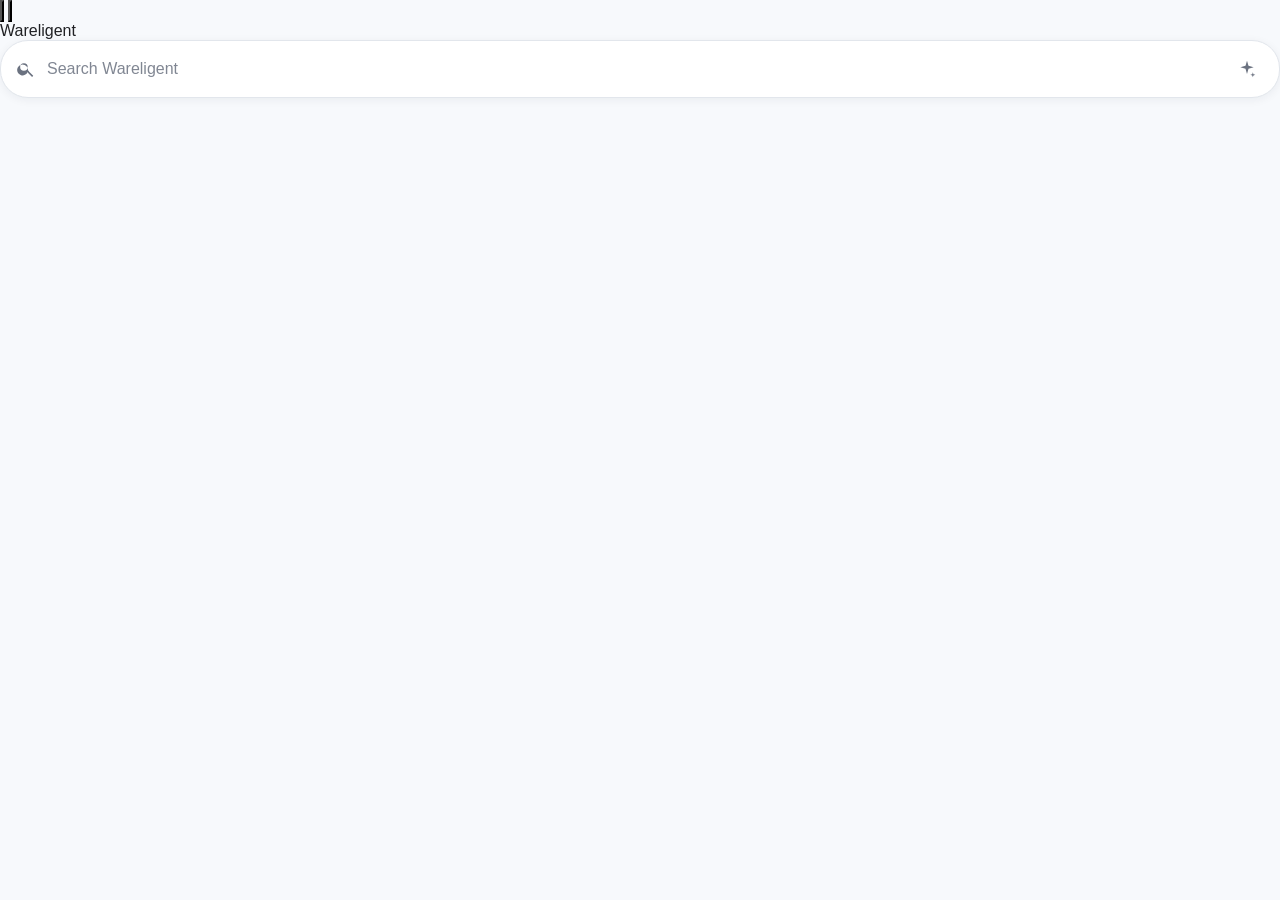
==== index.html @ 11588c5f "Update index.html" ====
<!DOCTYPE html>
<html lang="en">
<head>
  <meta charset="UTF-8">
  <meta name="viewport" content="width=device-width, initial-scale=1.0">

  <title>Wareligent</title>

  <link rel="stylesheet" href="style.css">
  <script src="script.js" defer></script>
</head>

<body>

  <div class="app">

    <!-- Top Bar -->
    <header class="topbar">

      <div class="topbar-spacer"></div>

      <div class="top-actions">

        <!-- Clear -->
        <button
          id="fireBtn"
          class="top-btn"
          type="button"
          aria-label="Clear"
        >
          <svg viewBox="0 0 24 24">
            <path d="M13.5 0.7s-2.6 2.2-2.6 4.7c0 1.3.5 2.4 1.3 3.2-1.8 0-3.3 1.5-3.3 3.3 0 .3 0 .5.1.8-1-.7-1.7-1.8-1.7-3.2 0-.2 0-.5.1-.7-2.3 1.6-3.7 4.1-3.7 7.1 0 4.8 3.9 8.7 8.7 8.7s8.7-3.9 8.7-8.7c0-5.8-4.4-10.6-7.6-15.2z"/>
          </svg>
        </button>

        <!-- Menu -->
        <button
          id="menuBtn"
          class="top-btn"
          type="button"
          aria-label="Settings"
        >
          <svg viewBox="0 0 24 24">
            <path d="M12 8a4 4 0 1 0 0 8 4 4 0 0 0 0-8zm8.9 3a7.8 7.8 0 0 0-.7-1.8l1.4-1.4-1.4-1.4-1.4 1.4a7.8 7.8 0 0 0-1.8-.7V5h-2v2.1a7.8 7.8 0 0 0-1.8.7L11.8 6.4 10.4 7.8l1.4 1.4a7.8 7.8 0 0 0-.7 1.8H9v2h2.1c.2.6.4 1.2.7 1.8l-1.4 1.4 1.4 1.4 1.4-1.4c.6.3 1.2.6 1.8.7V19h2v-2.1c.6-.2 1.2-.4 1.8-.7l1.4 1.4 1.4-1.4-1.4-1.4c.3-.6.6-1.2.7-1.8H21v-2h-2.1z"/>
          </svg>
        </button>

      </div>
    </header>


    <!-- Main -->
    <main class="main">

      <!-- Logo -->
      <div class="logo" id="brandTitle">
        Wareligent
      </div>


      <!-- Search -->
      <div class="search-box" id="searchBox">

        <!-- Back -->
        <button
          id="backBtn"
          class="back-btn"
          type="button"
          aria-label="Back"
        >
          <svg viewBox="0 0 24 24">
            <path d="M20 11H7.8l5.6-5.6L12 4l-8 8 8 8 1.4-1.4L7.8 13H20v-2z"/>
          </svg>
        </button>


        <!-- Search -->
        <svg
          class="search-icon"
          viewBox="0 0 24 24"
        >
          <path d="M15.5 14h-.8l-.3-.3A6.5 6.5 0 1 0 14 15.5l.3.3v.8l5 5 1.4-1.4-5.2-5.2zM9.5 14A4.5 4.5 0 1 1 9.5 5a4.5 4.5 0 0 1 0 9z"/>
        </svg>


        <input
          id="searchInput"
          type="text"
          placeholder="Search Wareligent"
          autocomplete="off"
          autocapitalize="off"
          spellcheck="false"
          enterkeyhint="search"
        >


        <!-- Clear -->
        <button
          id="clearBtn"
          class="clear-btn"
          type="button"
          aria-label="Clear search"
        >
          ×
        </button>


        <!-- AI -->
        <button
          id="aiSparkBtn"
          class="ai-btn"
          type="button"
          aria-label="AI Search"
        >
          <svg viewBox="0 0 24 24">
            <path d="M12 2l1.8 6.2L20 10l-6.2 1.8L12 18l-1.8-6.2L4 10l6.2-1.8L12 2zm7 14l.7 2.3L22 19l-2.3.7L19 22l-.7-2.3L16 19l2.3-.7L19 16z"/>
          </svg>
        </button>

      </div>

    </main>


    <!-- Settings -->
    <div
      id="menuModal"
      class="menu-modal"
      aria-hidden="true"
    >

      <div class="menu">

        <div class="menu-top">
          <span>Settings</span>

          <button
            id="closeMenuBtn"
            type="button"
            aria-label="Close"
          >
            ×
          </button>
        </div>


        <button
          id="themeToggleBtn"
          class="setting"
          type="button"
        >
          <span>Dark mode</span>
          <span id="themeStatus">Off</span>
        </button>


        <a
          class="setting"
          href="https://about-wareligent.vercel.app"
          target="_blank"
          rel="noopener noreferrer"
        >
          <span>About</span>
          <span>→</span>
        </a>

      </div>

    </div>


    <!-- Fire Effect -->
    <div
      id="fireOverlay"
      class="fire-overlay"
    ></div>

  </div>

</body>
</html>
---- style.css ----
/* =====================================================
   WARELIGENT
   Simple • Professional • Mobile First
===================================================== */

:root {
  --bg: #f7f9fc;
  --surface: #ffffff;
  --surface-soft: #f1f4f8;

  --text: #202124;
  --muted: #6b7280;

  --border: #e2e6ec;
  --primary: #1769ff;
  --primary-soft: #edf4ff;

  --shadow-sm: 0 2px 10px rgba(20, 30, 50, 0.06);
  --shadow-md: 0 10px 35px rgba(20, 30, 50, 0.10);

  --radius: 18px;
}

body.dark-theme {
  --bg: #101214;
  --surface: #181b1f;
  --surface-soft: #22262b;

  --text: #f1f3f4;
  --muted: #a5adb8;

  --border: #30353c;
  --primary: #5c94ff;
  --primary-soft: #1b2b49;

  --shadow-sm: 0 2px 12px rgba(0, 0, 0, 0.25);
  --shadow-md: 0 12px 40px rgba(0, 0, 0, 0.40);
}


/* =====================================================
   RESET
===================================================== */

* {
  box-sizing: border-box;
  margin: 0;
  padding: 0;

  -webkit-tap-highlight-color: transparent;
}

html {
  min-height: 100%;
  background: var(--bg);
}

body {
  min-height: 100vh;

  font-family:
    -apple-system,
    BlinkMacSystemFont,
    "Segoe UI",
    Roboto,
    Helvetica,
    Arial,
    sans-serif;

  background: var(--bg);
  color: var(--text);

  overflow-x: hidden;

  transition:
    background-color 0.25s ease,
    color 0.25s ease;
}

button,
input {
  font: inherit;
}

button {
  -webkit-appearance: none;
  appearance: none;
}

a {
  color: inherit;
}


/* =====================================================
   APP
===================================================== */

.app {
  min-height: 100vh;

  display: flex;
  flex-direction: column;
}


/* =====================================================
   HEADER
===================================================== */

.app-header {
  width: 100%;

  min-height: 68px;

  padding:
    14px
    16px;

  display: flex;
  align-items: center;
  justify-content: space-between;

  transition:
    opacity 0.25s ease,
    transform 0.25s ease;
}

.header-spacer {
  flex: 1;
}

.header-actions {
  display: flex;
  align-items: center;
  gap: 10px;
}


/* =====================================================
   HEADER BUTTONS
===================================================== */

.icon-btn {
  width: 40px;
  height: 40px;

  border: 0;
  outline: 0;

  background: transparent;

  color: var(--text);

  display: grid;
  place-items: center;

  border-radius: 50%;

  cursor: pointer;

  transition:
    background 0.2s ease,
    transform 0.2s ease;
}

.icon-btn svg {
  width: 21px;
  height: 21px;

  fill: currentColor;
}

.icon-btn:hover {
  background: var(--surface-soft);
}

.icon-btn:active {
  transform: scale(0.90);
}


/* =====================================================
   TAB BADGE
===================================================== */

.tab-badge {
  width: 30px;
  height: 30px;

  border: 2px solid var(--text);
  border-radius: 8px;

  background: transparent;

  color: var(--text);

  font-size: 12px;
  font-weight: 700;

  display: grid;
  place-items: center;

  cursor: pointer;

  transition:
    transform 0.2s ease,
    background 0.2s ease;
}

.tab-badge:active {
  transform: scale(0.90);
}


/* =====================================================
   MAIN
===================================================== */

.main-content {
  flex: 1;

  width: 100%;

  display: flex;
  justify-content: center;

  padding:
    58px
    18px
    30px;
}

.search-area {
  width: 100%;
  max-width: 620px;

  display: flex;
  flex-direction: column;
  align-items: center;
}


/* =====================================================
   BRAND
===================================================== */

.brand {
  display: flex;
  flex-direction: column;
  align-items: center;

  margin-bottom: 24px;

  user-select: none;

  transition:
    opacity 0.25s ease,
    transform 0.25s ease;
}


/* Simple original Wareligent mark */

.brand-mark {
  width: 38px;
  height: 38px;

  margin-bottom: 8px;

  display: flex;
  align-items: flex-end;
  justify-content: center;

  gap: 4px;
}

.brand-mark span {
  display: block;

  width: 7px;

  border-radius: 8px;

  background:
    linear-gradient(
      180deg,
      #00bfff,
      #1769ff,
      #7b2cff
    );
}

.brand-mark span:nth-child(1) {
  height: 18px;
}

.brand-mark span:nth-child(2) {
  height: 30px;
}

.brand-mark span:nth-child(3) {
  height: 23px;
}


.brand h1 {
  font-size: clamp(38px, 10vw, 52px);

  line-height: 1;

  font-weight: 800;

  letter-spacing: -2px;

  background:
    linear-gradient(
      135deg,
      #00bfff 0%,
      #1769ff 50%,
      #7b2cff 100%
    );

  -webkit-background-clip: text;
  background-clip: text;

  -webkit-text-fill-color: transparent;
}

.brand p {
  margin-top: 9px;

  color: var(--muted);

  font-size: 13px;
  font-weight: 400;
}


/* =====================================================
   SEARCH BOX
===================================================== */

.search-box {
  width: 100%;
  height: 56px;

  display: flex;
  align-items: center;

  padding:
    0
    15px;

  gap: 11px;

  background: var(--surface);

  border: 1px solid var(--border);

  border-radius: 28px;

  box-shadow: var(--shadow-sm);

  transition:
    border-color 0.2s ease,
    box-shadow 0.2s ease,
    border-radius 0.25s ease,
    height 0.25s ease;
}

.search-box:hover {
  box-shadow: var(--shadow-md);
}

.search-box:focus-within {
  border-color: rgba(23, 105, 255, 0.35);

  box-shadow:
    0 5px 25px rgba(23, 105, 255, 0.12);
}


/* Search icon */

.search-icon {
  width: 20px;
  height: 20px;

  flex: 0 0 auto;

  fill: var(--muted);

  transition: opacity 0.2s ease;
}


/* Input */

.search-box input {
  min-width: 0;
  flex: 1;

  border: 0;
  outline: 0;

  background: transparent;

  color: var(--text);

  font-size: 16px;

  line-height: 1.3;
}

.search-box input::placeholder {
  color: var(--muted);
  opacity: 0.85;
}


/* =====================================================
   BACK BUTTON
===================================================== */

.back-btn {
  width: 30px;
  height: 30px;

  flex: 0 0 auto;

  border: 0;
  outline: 0;

  background: transparent;

  color: var(--text);

  display: none;
  place-items: center;

  cursor: pointer;
}

.back-btn svg {
  width: 20px;
  height: 20px;

  fill: currentColor;
}


/* =====================================================
   CLEAR BUTTON
===================================================== */

.clear-btn {
  width: 28px;
  height: 28px;

  flex: 0 0 auto;

  border: 0;
  outline: 0;

  background: transparent;

  display: none;
  place-items: center;

  cursor: pointer;
}

.clear-btn span,
.clear-btn span::after {
  width: 16px;
  height: 2px;

  position: absolute;

  border-radius: 2px;

  background: var(--muted);

  content: "";
}

.clear-btn span {
  transform: rotate(45deg);
}

.clear-btn span::after {
  transform: rotate(90deg);
}


/* =====================================================
   AI BUTTON
===================================================== */

.ai-btn {
  width: 34px;
  height: 34px;

  flex: 0 0 auto;

  border: 0;
  outline: 0;

  background: transparent;

  color: var(--muted);

  display: grid;
  place-items: center;

  border-radius: 50%;

  cursor: pointer;

  transition:
    background 0.2s ease,
    color 0.2s ease,
    transform 0.2s ease;
}

.ai-btn svg {
  width: 20px;
  height: 20px;

  fill: currentColor;
}

.ai-btn:hover {
  background: var(--primary-soft);
  color: var(--primary);
}

.ai-btn:active {
  transform: scale(0.88);
}


/* =====================================================
   SEARCH HINT
===================================================== */

.search-hint {
  margin-top: 13px;

  display: flex;
  align-items: center;
  gap: 6px;

  color: var(--muted);

  font-size: 11px;

  opacity: 0.75;
}

kbd {
  padding:
    2px
    6px;

  border: 1px solid var(--border);

  border-bottom-width: 2px;

  border-radius: 5px;

  background: var(--surface);

  color: var(--muted);

  font-size: 10px;
}


/* =====================================================
   FOOTER
===================================================== */

.app-footer {
  padding:
    18px
    20px
    22px;

  display: flex;
  justify-content: center;
  align-items: center;

  gap: 7px;

  color: var(--muted);

  font-size: 11px;

  opacity: 0.7;
}

.footer-dot {
  opacity: 0.5;
}


/* =====================================================
   SEARCH FOCUS MODE
===================================================== */

body.search-focused .app-header {
  opacity: 0;
  transform: translateY(-20px);

  pointer-events: none;

  display: none;
}

body.search-focused .main-content {
  padding:
    0
    0
    20px;
}

body.search-focused .search-area {
  max-width: 100%;
}

body.search-focused .brand,
body.search-focused .search-hint,
body.search-focused .app-footer {
  display: none;
}

body.search-focused .search-box {
  width: 100%;

  height: 52px;

  border-radius:
    0
    0
    14px
    14px;

  border-top: 0;

  box-shadow:
    0 4px 18px rgba(0, 0, 0, 0.08);

  padding:
    0
    12px;
}

body.search-focused .search-icon {
  display: none;
}

body.search-focused .back-btn {
  display: grid;
}


/* =====================================================
   MENU MODAL
===================================================== */

.menu-modal {
  position: fixed;
  inset: 0;

  z-index: 5000;

  background: rgba(0, 0, 0, 0.38);

  backdrop-filter: blur(4px);
  -webkit-backdrop-filter: blur(4px);

  display: flex;
  justify-content: flex-end;

  opacity: 0;

  pointer-events: none;

  transition:
    opacity 0.25s ease;
}

.menu-modal.open {
  opacity: 1;
  pointer-events: auto;
}


/* =====================================================
   MENU
===================================================== */

.menu-content {
  width: min(340px, 88vw);
  height: 100%;

  padding:
    25px
    20px
    20px;

  background: var(--surface);

  box-shadow:
    -10px 0 35px rgba(0, 0, 0, 0.16);

  transform: translateX(100%);

  transition:
    transform 0.30s cubic-bezier(0.16, 1, 0.3, 1);

  display: flex;
  flex-direction: column;
}

.menu-modal.open .menu-content {
  transform: translateX(0);
}


/* =====================================================
   MENU HEADER
===================================================== */

.menu-header {
  display: flex;
  align-items: center;
  justify-content: space-between;

  margin-bottom: 25px;
}

.menu-eyebrow {
  display: block;

  margin-bottom: 3px;

  color: var(--primary);

  font-size: 9px;

  font-weight: 800;

  letter-spacing: 1.5px;
}

.menu-header h2 {
  font-size: 22px;
  font-weight: 700;
}

.close-btn {
  width: 38px;
  height: 38px;

  border: 0;
  outline: 0;

  border-radius: 50%;

  background: var(--surface-soft);

  color: var(--text);

  font-size: 25px;

  line-height: 1;

  cursor: pointer;

  display: grid;
  place-items: center;

  transition:
    transform 0.2s ease,
    background 0.2s ease;
}

.close-btn:hover {
  background: var(--border);
}

.close-btn:active {
  transform: scale(0.9);
}


/* =====================================================
   MENU BODY
===================================================== */

.menu-body {
  display: flex;
  flex-direction: column;

  gap: 10px;
}


/* =====================================================
   MENU ITEM
===================================================== */

.menu-item {
  width: 100%;

  min-height: 66px;

  padding:
    12px
    13px;

  display: flex;
  align-items: center;
  justify-content: space-between;

  gap: 10px;

  border: 1px solid var(--border);
  border-radius: 14px;

  background: var(--surface-soft);

  color: var(--text);

  text-decoration: none;

  cursor: pointer;

  transition:
    transform 0.2s ease,
    border-color 0.2s ease,
    background 0.2s ease;
}

.menu-item:hover {
  border-color: rgba(23, 105, 255, 0.3);
}

.menu-item:active {
  transform: scale(0.98);
}

.menu-item-left {
  display: flex;
  align-items: center;

  gap: 11px;

  text-align: left;
}

.menu-icon {
  width: 34px;
  height: 34px;

  flex: 0 0 auto;

  display: grid;
  place-items: center;

  border-radius: 10px;

  background: var(--surface);

  color: var(--primary);

  font-size: 17px;
  font-weight: 700;
}

.menu-item strong {
  display: block;

  font-size: 14px;
  font-weight: 600;
}

.menu-item small {
  display: block;

  margin-top: 3px;

  color: var(--muted);

  font-size: 11px;
}

.status-pill {
  padding:
    4px
    8px;

  border-radius: 20px;

  background: var(--surface);

  color: var(--muted);

  font-size: 11px;
  font-weight: 600;
}

.arrow {
  color: var(--muted);
  font-size: 20px;
}


/* =====================================================
   MENU FOOTER
===================================================== */

.menu-footer {
  margin-top: auto;

  padding-top: 20px;

  border-top: 1px solid var(--border);

  color: var(--muted);

  text-align: center;

  font-size: 10px;
}


/* =====================================================
   FIRE EFFECT
===================================================== */

.fire-overlay {
  position: fixed;
  inset: 0;

  z-index: 9999;

  pointer-events: none;

  opacity: 0;

  background:
    radial-gradient(
      circle at center,
      rgba(255, 125, 30, 0.65),
      rgba(255, 55, 0, 0.25) 35%,
      transparent 72%
    );

  transform: scale(0.8);

  transition:
    opacity 0.18s ease,
    transform 0.35s ease;
}

.fire-overlay.active {
  opacity: 1;

  transform: scale(1.15);
}


/* =====================================================
   TOAST
===================================================== */

.toast {
  position: fixed;

  left: 50%;
  bottom: 25px;

  z-index: 10000;

  padding:
    9px
    14px;

  border-radius: 20px;

  background: #202124;
  color: #ffffff;

  font-size: 12px;

  transform:
    translate(-50%, 20px);

  opacity: 0;

  pointer-events: none;

  transition:
    opacity 0.2s ease,
    transform 0.2s ease;
}

.toast.show {
  opacity: 1;

  transform:
    translate(-50%, 0);
}


/* =====================================================
   SMALL MOBILE DEVICES
===================================================== */

@media (max-width: 380px) {

  .main-content {
    padding-top: 45px;
  }

  .brand h1 {
    font-size: 40px;
  }

  .brand p {
    font-size: 12px;
  }

  .search-box {
    height: 53px;
  }

  .search-box input {
    font-size: 15px;
  }

}


/* =====================================================
   DESKTOP
===================================================== */

@media (min-width: 700px) {

  .app-header {
    padding:
      18px
      24px;
  }

  .main-content {
    padding-top: 95px;
  }

  .search-box {
    height: 58px;
  }

  .brand {
    margin-bottom: 27px;
  }

}


/* =====================================================
   REDUCED MOTION
===================================================== */

@media (prefers-reduced-motion: reduce) {

  *,
  *::before,
  *::after {
    scroll-behavior: auto !important;

    animation-duration: 0.01ms !important;
    animation-iteration-count: 1 !important;

    transition-duration: 0.01ms !important;
  }

}
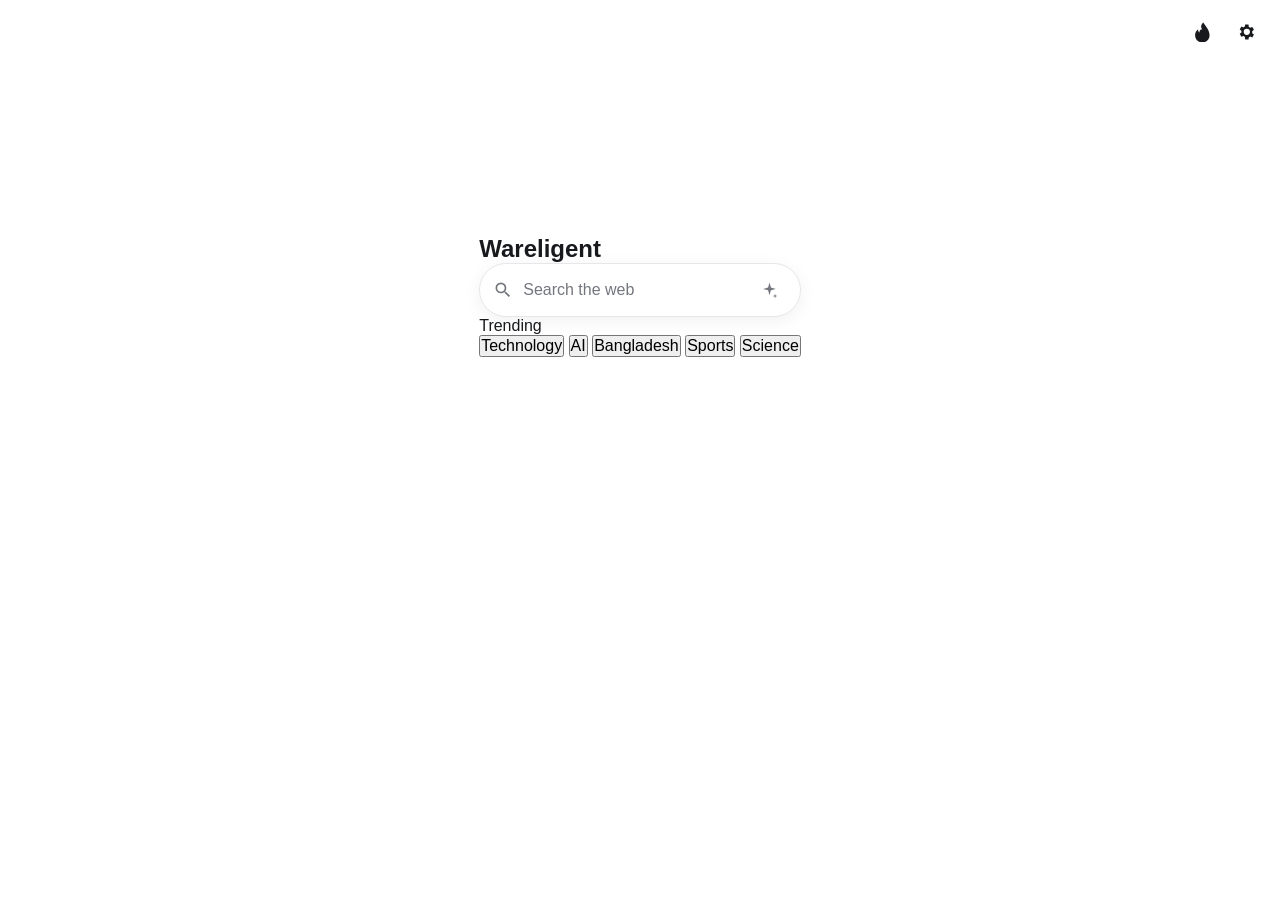
==== commit 581fab7a: "Update index.html" ====
--- a/index.html
+++ b/index.html
@@ -4,6 +4,8 @@
   <meta charset="UTF-8">
   <meta name="viewport" content="width=device-width, initial-scale=1.0">
 
+  <meta name="theme-color" content="#ffffff">
+
   <title>Wareligent</title>
 
   <link rel="stylesheet" href="style.css">
@@ -14,14 +16,18 @@
 
   <div class="app">
 
-    <!-- Top Bar -->
+    <!-- Background animation -->
+    <div class="ambient ambient-one"></div>
+    <div class="ambient ambient-two"></div>
+
+
+    <!-- Header -->
     <header class="topbar">
 
-      <div class="topbar-spacer"></div>
+      <div></div>
 
       <div class="top-actions">
 
-        <!-- Clear -->
         <button
           id="fireBtn"
           class="top-btn"
@@ -29,11 +35,10 @@
           aria-label="Clear"
         >
           <svg viewBox="0 0 24 24">
-            <path d="M13.5 0.7s-2.6 2.2-2.6 4.7c0 1.3.5 2.4 1.3 3.2-1.8 0-3.3 1.5-3.3 3.3 0 .3 0 .5.1.8-1-.7-1.7-1.8-1.7-3.2 0-.2 0-.5.1-.7-2.3 1.6-3.7 4.1-3.7 7.1 0 4.8 3.9 8.7 8.7 8.7s8.7-3.9 8.7-8.7c0-5.8-4.4-10.6-7.6-15.2z"/>
+            <path d="M13.5.7s-2.6 2.2-2.6 4.7c0 1.3.5 2.4 1.3 3.2-1.8 0-3.3 1.5-3.3 3.3 0 .3 0 .5.1.8-1-.7-1.7-1.8-1.7-3.2 0-.2 0-.5.1-.7-2.3 1.6-3.7 4.1-3.7 7.1 0 4.8 3.9 8.7 8.7 8.7s8.7-3.9 8.7-8.7c0-5.8-4.4-10.6-7.6-15.2z"/>
           </svg>
         </button>
 
-        <!-- Menu -->
         <button
           id="menuBtn"
           class="top-btn"
@@ -41,83 +46,137 @@
           aria-label="Settings"
         >
           <svg viewBox="0 0 24 24">
-            <path d="M12 8a4 4 0 1 0 0 8 4 4 0 0 0 0-8zm8.9 3a7.8 7.8 0 0 0-.7-1.8l1.4-1.4-1.4-1.4-1.4 1.4a7.8 7.8 0 0 0-1.8-.7V5h-2v2.1a7.8 7.8 0 0 0-1.8.7L11.8 6.4 10.4 7.8l1.4 1.4a7.8 7.8 0 0 0-.7 1.8H9v2h2.1c.2.6.4 1.2.7 1.8l-1.4 1.4 1.4 1.4 1.4-1.4c.6.3 1.2.6 1.8.7V19h2v-2.1c.6-.2 1.2-.4 1.8-.7l1.4 1.4 1.4-1.4-1.4-1.4c.3-.6.6-1.2.7-1.8H21v-2h-2.1z"/>
+            <path d="M19.43 12.98c.04-.32.07-.65.07-.98s-.02-.66-.07-.98l2.11-1.65-2-3.46-2.49 1a7.8 7.8 0 0 0-1.69-.98L15 3h-4l-.36 2.53c-.61.25-1.18.58-1.69.98l-2.49-1-2 3.46 2.11 1.65c-.04.32-.08.65-.08.98s.03.66.08.98l-2.11 1.65 2 3.46 2.49-1c.51.4 1.08.73 1.69.98L11 21h4l.36-2.53c.61-.25 1.18-.58 1.69-.98l2.49 1 2-3.46-2.11-1.65zM13 15.5A3.5 3.5 0 1 1 13 8a3.5 3.5 0 0 1 0 7.5z"/>
           </svg>
         </button>
 
       </div>
+
     </header>
 
 
     <!-- Main -->
     <main class="main">
 
-      <!-- Logo -->
-      <div class="logo" id="brandTitle">
-        Wareligent
-      </div>
-
-
-      <!-- Search -->
-      <div class="search-box" id="searchBox">
-
-        <!-- Back -->
-        <button
-          id="backBtn"
-          class="back-btn"
-          type="button"
-          aria-label="Back"
-        >
-          <svg viewBox="0 0 24 24">
-            <path d="M20 11H7.8l5.6-5.6L12 4l-8 8 8 8 1.4-1.4L7.8 13H20v-2z"/>
+      <section class="search-section">
+
+        <!-- Brand -->
+        <div class="brand">
+
+          <div class="brand-mark">
+            <span></span>
+            <span></span>
+            <span></span>
+          </div>
+
+          <h1>Wareligent</h1>
+
+        </div>
+
+
+        <!-- Search -->
+        <div
+          id="searchBox"
+          class="search-box"
+        >
+
+          <button
+            id="backBtn"
+            class="back-btn"
+            type="button"
+            aria-label="Back"
+          >
+            <svg viewBox="0 0 24 24">
+              <path d="M20 11H7.83l5.59-5.59L12 4l-8 8 8 8 1.41-1.41L7.83 13H20v-2z"/>
+            </svg>
+          </button>
+
+
+          <svg
+            class="search-icon"
+            viewBox="0 0 24 24"
+          >
+            <path d="M15.5 14h-.79l-.28-.27A6.47 6.47 0 0 0 16 9.5a6.5 6.5 0 1 0-6.5 6.5c1.61 0 3.09-.59 4.23-1.57l.27.28v.79l5 4.99L20.49 19l-4.99-5zM9.5 14C7.01 14 5 11.99 5 9.5S7.01 5 9.5 5 14 7.01 14 9.5 11.99 14 9.5 14z"/>
           </svg>
-        </button>
-
-
-        <!-- Search -->
-        <svg
-          class="search-icon"
-          viewBox="0 0 24 24"
-        >
-          <path d="M15.5 14h-.8l-.3-.3A6.5 6.5 0 1 0 14 15.5l.3.3v.8l5 5 1.4-1.4-5.2-5.2zM9.5 14A4.5 4.5 0 1 1 9.5 5a4.5 4.5 0 0 1 0 9z"/>
-        </svg>
-
-
-        <input
-          id="searchInput"
-          type="text"
-          placeholder="Search Wareligent"
-          autocomplete="off"
-          autocapitalize="off"
-          spellcheck="false"
-          enterkeyhint="search"
-        >
-
-
-        <!-- Clear -->
-        <button
-          id="clearBtn"
-          class="clear-btn"
-          type="button"
-          aria-label="Clear search"
-        >
-          ×
-        </button>
-
-
-        <!-- AI -->
-        <button
-          id="aiSparkBtn"
-          class="ai-btn"
-          type="button"
-          aria-label="AI Search"
-        >
-          <svg viewBox="0 0 24 24">
-            <path d="M12 2l1.8 6.2L20 10l-6.2 1.8L12 18l-1.8-6.2L4 10l6.2-1.8L12 2zm7 14l.7 2.3L22 19l-2.3.7L19 22l-.7-2.3L16 19l2.3-.7L19 16z"/>
-          </svg>
-        </button>
-
-      </div>
+
+
+          <input
+            id="searchInput"
+            type="text"
+            placeholder="Search the web"
+            autocomplete="off"
+            autocapitalize="off"
+            spellcheck="false"
+            enterkeyhint="search"
+          >
+
+
+          <button
+            id="clearBtn"
+            class="clear-btn"
+            type="button"
+            aria-label="Clear"
+          >
+            ×
+          </button>
+
+
+          <button
+            id="aiSparkBtn"
+            class="ai-btn"
+            type="button"
+            aria-label="AI Search"
+          >
+            <svg viewBox="0 0 24 24">
+              <path d="M12 2l1.8 6.2L20 10l-6.2 1.8L12 18l-1.8-6.2L4 10l6.2-1.8L12 2zm7 14l.7 2.3L22 19l-2.3.7L19 22l-.7-2.3L16 19l2.3-.7L19 16z"/>
+            </svg>
+          </button>
+
+        </div>
+
+
+        <!-- Trending -->
+        <div
+          id="trending"
+          class="trending"
+        >
+
+          <div class="trending-head">
+
+            <span class="trend-dot"></span>
+
+            <span>Trending</span>
+
+          </div>
+
+
+          <div class="trend-scroll">
+
+            <button class="trend-item" type="button">
+              Technology
+            </button>
+
+            <button class="trend-item" type="button">
+              AI
+            </button>
+
+            <button class="trend-item" type="button">
+              Bangladesh
+            </button>
+
+            <button class="trend-item" type="button">
+              Sports
+            </button>
+
+            <button class="trend-item" type="button">
+              Science
+            </button>
+
+          </div>
+
+        </div>
+
+      </section>
 
     </main>
 
@@ -131,16 +190,17 @@
 
       <div class="menu">
 
-        <div class="menu-top">
+        <div class="menu-header">
+
           <span>Settings</span>
 
           <button
             id="closeMenuBtn"
             type="button"
-            aria-label="Close"
           >
             ×
           </button>
+
         </div>
 
 
@@ -155,12 +215,12 @@
 
 
         <a
+          href="https://about-wareligent.vercel.app"
           class="setting"
-          href="https://about-wareligent.vercel.app"
           target="_blank"
           rel="noopener noreferrer"
         >
-          <span>About</span>
+          <span>About Wareligent</span>
           <span>→</span>
         </a>
 
@@ -169,7 +229,7 @@
     </div>
 
 
-    <!-- Fire Effect -->
+    <!-- Fire -->
     <div
       id="fireOverlay"
       class="fire-overlay"
--- a/style.css
+++ b/style.css
@@ -1,40 +1,32 @@
 /* =====================================================
    WARELIGENT
-   Simple • Professional • Mobile First
+   Minimal Search Interface
 ===================================================== */
 
 :root {
-  --bg: #f7f9fc;
-  --surface: #ffffff;
-  --surface-soft: #f1f4f8;
-
-  --text: #202124;
-  --muted: #6b7280;
-
-  --border: #e2e6ec;
+  --bg: #ffffff;
+  --text: #17191c;
+  --muted: #73777d;
+  --border: #e5e7eb;
+  --search: #ffffff;
+  --hover: #f4f5f7;
   --primary: #1769ff;
-  --primary-soft: #edf4ff;
-
-  --shadow-sm: 0 2px 10px rgba(20, 30, 50, 0.06);
-  --shadow-md: 0 10px 35px rgba(20, 30, 50, 0.10);
-
-  --radius: 18px;
+
+  --shadow:
+    0 4px 18px rgba(0, 0, 0, 0.06);
 }
 
 body.dark-theme {
   --bg: #101214;
-  --surface: #181b1f;
-  --surface-soft: #22262b;
-
-  --text: #f1f3f4;
-  --muted: #a5adb8;
-
-  --border: #30353c;
-  --primary: #5c94ff;
-  --primary-soft: #1b2b49;
-
-  --shadow-sm: 0 2px 12px rgba(0, 0, 0, 0.25);
-  --shadow-md: 0 12px 40px rgba(0, 0, 0, 0.40);
+  --text: #f2f4f7;
+  --muted: #9299a3;
+  --border: #2c3036;
+  --search: #171a1e;
+  --hover: #20242a;
+  --primary: #6b9cff;
+
+  --shadow:
+    0 5px 22px rgba(0, 0, 0, 0.28);
 }
 
 
@@ -43,16 +35,17 @@
 ===================================================== */
 
 * {
-  box-sizing: border-box;
   margin: 0;
   padding: 0;
+  box-sizing: border-box;
 
   -webkit-tap-highlight-color: transparent;
 }
 
-html {
+html,
+body {
+  width: 100%;
   min-height: 100%;
-  background: var(--bg);
 }
 
 body {
@@ -63,7 +56,6 @@
     BlinkMacSystemFont,
     "Segoe UI",
     Roboto,
-    Helvetica,
     Arial,
     sans-serif;
 
@@ -73,8 +65,8 @@
   overflow-x: hidden;
 
   transition:
-    background-color 0.25s ease,
-    color 0.25s ease;
+    background-color .25s ease,
+    color .25s ease;
 }
 
 button,
@@ -82,15 +74,6 @@
   font: inherit;
 }
 
-button {
-  -webkit-appearance: none;
-  appearance: none;
-}
-
-a {
-  color: inherit;
-}
-
 
 /* =====================================================
    APP
@@ -98,55 +81,49 @@
 
 .app {
   min-height: 100vh;
-
-  display: flex;
-  flex-direction: column;
-}
-
-
-/* =====================================================
-   HEADER
-===================================================== */
-
-.app-header {
   width: 100%;
 
-  min-height: 68px;
-
-  padding:
-    14px
-    16px;
+  background: var(--bg);
+}
+
+
+/* =====================================================
+   TOP BAR
+===================================================== */
+
+.topbar {
+  width: 100%;
+
+  height: 64px;
+
+  padding: 10px 14px;
 
   display: flex;
   align-items: center;
   justify-content: space-between;
-
-  transition:
-    opacity 0.25s ease,
-    transform 0.25s ease;
-}
-
-.header-spacer {
+}
+
+.topbar-spacer {
   flex: 1;
 }
 
-.header-actions {
+.top-actions {
   display: flex;
   align-items: center;
-  gap: 10px;
-}
-
-
-/* =====================================================
-   HEADER BUTTONS
-===================================================== */
-
-.icon-btn {
+  gap: 4px;
+}
+
+
+/* =====================================================
+   TOP BUTTON
+===================================================== */
+
+.top-btn {
   width: 40px;
   height: 40px;
 
   border: 0;
-  outline: 0;
+  border-radius: 50%;
 
   background: transparent;
 
@@ -155,61 +132,26 @@
   display: grid;
   place-items: center;
 
-  border-radius: 50%;
-
   cursor: pointer;
 
   transition:
-    background 0.2s ease,
-    transform 0.2s ease;
-}
-
-.icon-btn svg {
-  width: 21px;
-  height: 21px;
+    background .18s ease,
+    transform .18s ease;
+}
+
+.top-btn svg {
+  width: 20px;
+  height: 20px;
 
   fill: currentColor;
 }
 
-.icon-btn:hover {
-  background: var(--surface-soft);
-}
-
-.icon-btn:active {
-  transform: scale(0.90);
-}
-
-
-/* =====================================================
-   TAB BADGE
-===================================================== */
-
-.tab-badge {
-  width: 30px;
-  height: 30px;
-
-  border: 2px solid var(--text);
-  border-radius: 8px;
-
-  background: transparent;
-
-  color: var(--text);
-
-  font-size: 12px;
-  font-weight: 700;
-
-  display: grid;
-  place-items: center;
-
-  cursor: pointer;
-
-  transition:
-    transform 0.2s ease,
-    background 0.2s ease;
-}
-
-.tab-badge:active {
-  transform: scale(0.90);
+.top-btn:hover {
+  background: var(--hover);
+}
+
+.top-btn:active {
+  transform: scale(.9);
 }
 
 
@@ -217,123 +159,54 @@
    MAIN
 ===================================================== */
 
-.main-content {
-  flex: 1;
-
-  width: 100%;
+.main {
+  min-height: calc(100vh - 64px);
 
   display: flex;
-  justify-content: center;
+  flex-direction: column;
+
+  align-items: center;
 
   padding:
-    58px
+    18vh
     18px
     30px;
 }
 
-.search-area {
-  width: 100%;
-  max-width: 620px;
-
-  display: flex;
-  flex-direction: column;
-  align-items: center;
-}
-
-
-/* =====================================================
-   BRAND
-===================================================== */
-
-.brand {
-  display: flex;
-  flex-direction: column;
-  align-items: center;
-
+
+/* =====================================================
+   LOGO
+===================================================== */
+
+.logo {
   margin-bottom: 24px;
 
+  font-size: clamp(38px, 10vw, 52px);
+
+  line-height: 1;
+
+  font-weight: 800;
+
+  letter-spacing: -2px;
+
   user-select: none;
-
-  transition:
-    opacity 0.25s ease,
-    transform 0.25s ease;
-}
-
-
-/* Simple original Wareligent mark */
-
-.brand-mark {
-  width: 38px;
-  height: 38px;
-
-  margin-bottom: 8px;
-
-  display: flex;
-  align-items: flex-end;
-  justify-content: center;
-
-  gap: 4px;
-}
-
-.brand-mark span {
-  display: block;
-
-  width: 7px;
-
-  border-radius: 8px;
 
   background:
     linear-gradient(
-      180deg,
-      #00bfff,
-      #1769ff,
-      #7b2cff
-    );
-}
-
-.brand-mark span:nth-child(1) {
-  height: 18px;
-}
-
-.brand-mark span:nth-child(2) {
-  height: 30px;
-}
-
-.brand-mark span:nth-child(3) {
-  height: 23px;
-}
-
-
-.brand h1 {
-  font-size: clamp(38px, 10vw, 52px);
-
-  line-height: 1;
-
-  font-weight: 800;
-
-  letter-spacing: -2px;
-
-  background:
-    linear-gradient(
-      135deg,
-      #00bfff 0%,
-      #1769ff 50%,
-      #7b2cff 100%
+      120deg,
+      #00b8ff,
+      #1769ff 55%,
+      #7a35ff
     );
 
   -webkit-background-clip: text;
   background-clip: text;
 
   -webkit-text-fill-color: transparent;
-}
-
-.brand p {
-  margin-top: 9px;
-
-  color: var(--muted);
-
-  font-size: 13px;
-  font-weight: 400;
+
+  transition:
+    opacity .2s ease,
+    transform .2s ease;
 }
 
 
@@ -343,62 +216,64 @@
 
 .search-box {
   width: 100%;
-  height: 56px;
+  max-width: 590px;
+
+  height: 54px;
 
   display: flex;
   align-items: center;
 
-  padding:
-    0
-    15px;
-
-  gap: 11px;
-
-  background: var(--surface);
-
-  border: 1px solid var(--border);
-
-  border-radius: 28px;
-
-  box-shadow: var(--shadow-sm);
-
-  transition:
-    border-color 0.2s ease,
-    box-shadow 0.2s ease,
-    border-radius 0.25s ease,
-    height 0.25s ease;
-}
-
-.search-box:hover {
-  box-shadow: var(--shadow-md);
+  padding: 0 13px;
+
+  gap: 10px;
+
+  background: var(--search);
+
+  border:
+    1px solid var(--border);
+
+  border-radius: 27px;
+
+  box-shadow: var(--shadow);
+
+  transition:
+    max-width .25s ease,
+    height .25s ease,
+    border-radius .25s ease,
+    box-shadow .25s ease;
 }
 
 .search-box:focus-within {
-  border-color: rgba(23, 105, 255, 0.35);
+  border-color:
+    rgba(23, 105, 255, .35);
 
   box-shadow:
-    0 5px 25px rgba(23, 105, 255, 0.12);
-}
-
-
-/* Search icon */
+    0 5px 25px rgba(23, 105, 255, .10);
+}
+
+
+/* =====================================================
+   SEARCH ICON
+===================================================== */
 
 .search-icon {
   width: 20px;
   height: 20px;
 
-  flex: 0 0 auto;
+  flex-shrink: 0;
 
   fill: var(--muted);
-
-  transition: opacity 0.2s ease;
-}
-
-
-/* Input */
+}
+
+
+/* =====================================================
+   INPUT
+===================================================== */
 
 .search-box input {
+  width: 100%;
   min-width: 0;
+
   flex: 1;
 
   border: 0;
@@ -409,35 +284,30 @@
   color: var(--text);
 
   font-size: 16px;
-
-  line-height: 1.3;
 }
 
 .search-box input::placeholder {
   color: var(--muted);
-  opacity: 0.85;
-}
-
-
-/* =====================================================
-   BACK BUTTON
+}
+
+
+/* =====================================================
+   BACK
 ===================================================== */
 
 .back-btn {
   width: 30px;
   height: 30px;
 
-  flex: 0 0 auto;
-
-  border: 0;
-  outline: 0;
-
-  background: transparent;
-
-  color: var(--text);
+  flex-shrink: 0;
 
   display: none;
   place-items: center;
+
+  border: 0;
+  background: transparent;
+
+  color: var(--text);
 
   cursor: pointer;
 }
@@ -451,61 +321,42 @@
 
 
 /* =====================================================
-   CLEAR BUTTON
+   CLEAR
 ===================================================== */
 
 .clear-btn {
   width: 28px;
   height: 28px;
 
-  flex: 0 0 auto;
-
-  border: 0;
-  outline: 0;
-
-  background: transparent;
+  flex-shrink: 0;
 
   display: none;
   place-items: center;
 
+  border: 0;
+  background: transparent;
+
+  color: var(--muted);
+
+  font-size: 24px;
+  font-weight: 300;
+
   cursor: pointer;
 }
 
-.clear-btn span,
-.clear-btn span::after {
-  width: 16px;
-  height: 2px;
-
-  position: absolute;
-
-  border-radius: 2px;
-
-  background: var(--muted);
-
-  content: "";
-}
-
-.clear-btn span {
-  transform: rotate(45deg);
-}
-
-.clear-btn span::after {
-  transform: rotate(90deg);
-}
-
-
-/* =====================================================
-   AI BUTTON
+
+/* =====================================================
+   AI
 ===================================================== */
 
 .ai-btn {
   width: 34px;
   height: 34px;
 
-  flex: 0 0 auto;
+  flex-shrink: 0;
 
   border: 0;
-  outline: 0;
+  border-radius: 50%;
 
   background: transparent;
 
@@ -514,95 +365,28 @@
   display: grid;
   place-items: center;
 
-  border-radius: 50%;
-
   cursor: pointer;
 
   transition:
-    background 0.2s ease,
-    color 0.2s ease,
-    transform 0.2s ease;
+    background .18s ease,
+    color .18s ease,
+    transform .18s ease;
 }
 
 .ai-btn svg {
-  width: 20px;
-  height: 20px;
+  width: 19px;
+  height: 19px;
 
   fill: currentColor;
 }
 
 .ai-btn:hover {
-  background: var(--primary-soft);
   color: var(--primary);
+  background: var(--hover);
 }
 
 .ai-btn:active {
-  transform: scale(0.88);
-}
-
-
-/* =====================================================
-   SEARCH HINT
-===================================================== */
-
-.search-hint {
-  margin-top: 13px;
-
-  display: flex;
-  align-items: center;
-  gap: 6px;
-
-  color: var(--muted);
-
-  font-size: 11px;
-
-  opacity: 0.75;
-}
-
-kbd {
-  padding:
-    2px
-    6px;
-
-  border: 1px solid var(--border);
-
-  border-bottom-width: 2px;
-
-  border-radius: 5px;
-
-  background: var(--surface);
-
-  color: var(--muted);
-
-  font-size: 10px;
-}
-
-
-/* =====================================================
-   FOOTER
-===================================================== */
-
-.app-footer {
-  padding:
-    18px
-    20px
-    22px;
-
-  display: flex;
-  justify-content: center;
-  align-items: center;
-
-  gap: 7px;
-
-  color: var(--muted);
-
-  font-size: 11px;
-
-  opacity: 0.7;
-}
-
-.footer-dot {
-  opacity: 0.5;
+  transform: scale(.88);
 }
 
 
@@ -610,51 +394,41 @@
    SEARCH FOCUS MODE
 ===================================================== */
 
-body.search-focused .app-header {
-  opacity: 0;
-  transform: translateY(-20px);
-
-  pointer-events: none;
-
+body.search-focused .topbar {
   display: none;
 }
 
-body.search-focused .main-content {
+body.search-focused .main {
+  min-height: 100vh;
+
   padding:
     0
     0
     20px;
-}
-
-body.search-focused .search-area {
-  max-width: 100%;
-}
-
-body.search-focused .brand,
-body.search-focused .search-hint,
-body.search-focused .app-footer {
+
+  align-items: stretch;
+}
+
+body.search-focused .logo {
   display: none;
 }
 
 body.search-focused .search-box {
-  width: 100%;
+  max-width: none;
 
   height: 52px;
 
   border-radius:
     0
     0
-    14px
-    14px;
+    13px
+    13px;
 
   border-top: 0;
-
-  box-shadow:
-    0 4px 18px rgba(0, 0, 0, 0.08);
 
   padding:
     0
-    12px;
+    11px;
 }
 
 body.search-focused .search-icon {
@@ -667,29 +441,25 @@
 
 
 /* =====================================================
-   MENU MODAL
+   SETTINGS MODAL
 ===================================================== */
 
 .menu-modal {
   position: fixed;
   inset: 0;
 
-  z-index: 5000;
-
-  background: rgba(0, 0, 0, 0.38);
-
-  backdrop-filter: blur(4px);
-  -webkit-backdrop-filter: blur(4px);
+  z-index: 1000;
 
   display: flex;
   justify-content: flex-end;
 
+  background: rgba(0, 0, 0, .25);
+
   opacity: 0;
-
   pointer-events: none;
 
   transition:
-    opacity 0.25s ease;
+    opacity .2s ease;
 }
 
 .menu-modal.open {
@@ -699,139 +469,88 @@
 
 
 /* =====================================================
-   MENU
-===================================================== */
-
-.menu-content {
-  width: min(340px, 88vw);
+   SETTINGS PANEL
+===================================================== */
+
+.menu {
+  width: min(300px, 86vw);
   height: 100%;
 
-  padding:
-    25px
-    20px
-    20px;
-
-  background: var(--surface);
-
-  box-shadow:
-    -10px 0 35px rgba(0, 0, 0, 0.16);
+  padding: 22px 18px;
+
+  background: var(--bg);
+
+  border-left:
+    1px solid var(--border);
 
   transform: translateX(100%);
 
   transition:
-    transform 0.30s cubic-bezier(0.16, 1, 0.3, 1);
-
-  display: flex;
-  flex-direction: column;
-}
-
-.menu-modal.open .menu-content {
+    transform .25s cubic-bezier(.16, 1, .3, 1);
+}
+
+.menu-modal.open .menu {
   transform: translateX(0);
 }
 
 
 /* =====================================================
-   MENU HEADER
-===================================================== */
-
-.menu-header {
+   MENU TOP
+===================================================== */
+
+.menu-top {
   display: flex;
   align-items: center;
   justify-content: space-between;
 
   margin-bottom: 25px;
-}
-
-.menu-eyebrow {
-  display: block;
-
-  margin-bottom: 3px;
-
-  color: var(--primary);
-
-  font-size: 9px;
-
-  font-weight: 800;
-
-  letter-spacing: 1.5px;
-}
-
-.menu-header h2 {
-  font-size: 22px;
+
+  font-size: 19px;
   font-weight: 700;
 }
 
-.close-btn {
-  width: 38px;
-  height: 38px;
+.menu-top button {
+  width: 34px;
+  height: 34px;
 
   border: 0;
-  outline: 0;
-
   border-radius: 50%;
 
-  background: var(--surface-soft);
+  background: transparent;
 
   color: var(--text);
 
   font-size: 25px;
 
-  line-height: 1;
-
   cursor: pointer;
-
-  display: grid;
-  place-items: center;
-
-  transition:
-    transform 0.2s ease,
-    background 0.2s ease;
-}
-
-.close-btn:hover {
-  background: var(--border);
-}
-
-.close-btn:active {
-  transform: scale(0.9);
-}
-
-
-/* =====================================================
-   MENU BODY
-===================================================== */
-
-.menu-body {
-  display: flex;
-  flex-direction: column;
-
-  gap: 10px;
-}
-
-
-/* =====================================================
-   MENU ITEM
-===================================================== */
-
-.menu-item {
+}
+
+
+/* =====================================================
+   SETTING
+===================================================== */
+
+.setting {
   width: 100%;
 
-  min-height: 66px;
+  min-height: 52px;
+
+  margin-bottom: 8px;
 
   padding:
-    12px
+    0
     13px;
 
   display: flex;
   align-items: center;
   justify-content: space-between;
 
-  gap: 10px;
-
-  border: 1px solid var(--border);
-  border-radius: 14px;
-
-  background: var(--surface-soft);
+  border:
+    1px solid var(--border);
+
+  border-radius: 12px;
+
+  background: var(--hover);
 
   color: var(--text);
 
@@ -839,102 +558,12 @@
 
   cursor: pointer;
 
-  transition:
-    transform 0.2s ease,
-    border-color 0.2s ease,
-    background 0.2s ease;
-}
-
-.menu-item:hover {
-  border-color: rgba(23, 105, 255, 0.3);
-}
-
-.menu-item:active {
-  transform: scale(0.98);
-}
-
-.menu-item-left {
-  display: flex;
-  align-items: center;
-
-  gap: 11px;
-
-  text-align: left;
-}
-
-.menu-icon {
-  width: 34px;
-  height: 34px;
-
-  flex: 0 0 auto;
-
-  display: grid;
-  place-items: center;
-
-  border-radius: 10px;
-
-  background: var(--surface);
-
-  color: var(--primary);
-
-  font-size: 17px;
-  font-weight: 700;
-}
-
-.menu-item strong {
-  display: block;
-
   font-size: 14px;
-  font-weight: 600;
-}
-
-.menu-item small {
-  display: block;
-
-  margin-top: 3px;
-
-  color: var(--muted);
-
-  font-size: 11px;
-}
-
-.status-pill {
-  padding:
-    4px
-    8px;
-
-  border-radius: 20px;
-
-  background: var(--surface);
-
-  color: var(--muted);
-
-  font-size: 11px;
-  font-weight: 600;
-}
-
-.arrow {
-  color: var(--muted);
-  font-size: 20px;
-}
-
-
-/* =====================================================
-   MENU FOOTER
-===================================================== */
-
-.menu-footer {
-  margin-top: auto;
-
-  padding-top: 20px;
-
-  border-top: 1px solid var(--border);
-
-  color: var(--muted);
-
-  text-align: center;
-
-  font-size: 10px;
+}
+
+.setting:hover {
+  border-color:
+    rgba(23, 105, 255, .3);
 }
 
 
@@ -946,7 +575,7 @@
   position: fixed;
   inset: 0;
 
-  z-index: 9999;
+  z-index: 5000;
 
   pointer-events: none;
 
@@ -954,95 +583,42 @@
 
   background:
     radial-gradient(
-      circle at center,
-      rgba(255, 125, 30, 0.65),
-      rgba(255, 55, 0, 0.25) 35%,
-      transparent 72%
+      circle,
+      rgba(255, 120, 20, .65),
+      transparent 65%
     );
 
-  transform: scale(0.8);
-
-  transition:
-    opacity 0.18s ease,
-    transform 0.35s ease;
+  transform: scale(.7);
+
+  transition:
+    opacity .18s ease,
+    transform .3s ease;
 }
 
 .fire-overlay.active {
   opacity: 1;
-
   transform: scale(1.15);
 }
 
 
 /* =====================================================
-   TOAST
-===================================================== */
-
-.toast {
-  position: fixed;
-
-  left: 50%;
-  bottom: 25px;
-
-  z-index: 10000;
-
-  padding:
-    9px
-    14px;
-
-  border-radius: 20px;
-
-  background: #202124;
-  color: #ffffff;
-
-  font-size: 12px;
-
-  transform:
-    translate(-50%, 20px);
-
-  opacity: 0;
-
-  pointer-events: none;
-
-  transition:
-    opacity 0.2s ease,
-    transform 0.2s ease;
-}
-
-.toast.show {
-  opacity: 1;
-
-  transform:
-    translate(-50%, 0);
-}
-
-
-/* =====================================================
-   SMALL MOBILE DEVICES
-===================================================== */
-
-@media (max-width: 380px) {
-
-  .main-content {
-    padding-top: 45px;
+   MOBILE
+===================================================== */
+
+@media (max-width: 480px) {
+
+  .main {
+    padding-top: 17vh;
   }
 
-  .brand h1 {
-    font-size: 40px;
-  }
-
-  .brand p {
-    font-size: 12px;
+  .logo {
+    margin-bottom: 21px;
   }
 
   .search-box {
     height: 53px;
   }
 
-  .search-box input {
-    font-size: 15px;
-  }
-
 }
 
 
@@ -1052,22 +628,8 @@
 
 @media (min-width: 700px) {
 
-  .app-header {
-    padding:
-      18px
-      24px;
-  }
-
-  .main-content {
-    padding-top: 95px;
-  }
-
-  .search-box {
-    height: 58px;
-  }
-
-  .brand {
-    margin-bottom: 27px;
+  .main {
+    padding-top: 19vh;
   }
 
 }
@@ -1082,12 +644,8 @@
   *,
   *::before,
   *::after {
-    scroll-behavior: auto !important;
-
-    animation-duration: 0.01ms !important;
-    animation-iteration-count: 1 !important;
-
-    transition-duration: 0.01ms !important;
+    transition: none !important;
+    animation: none !important;
   }
 
 }
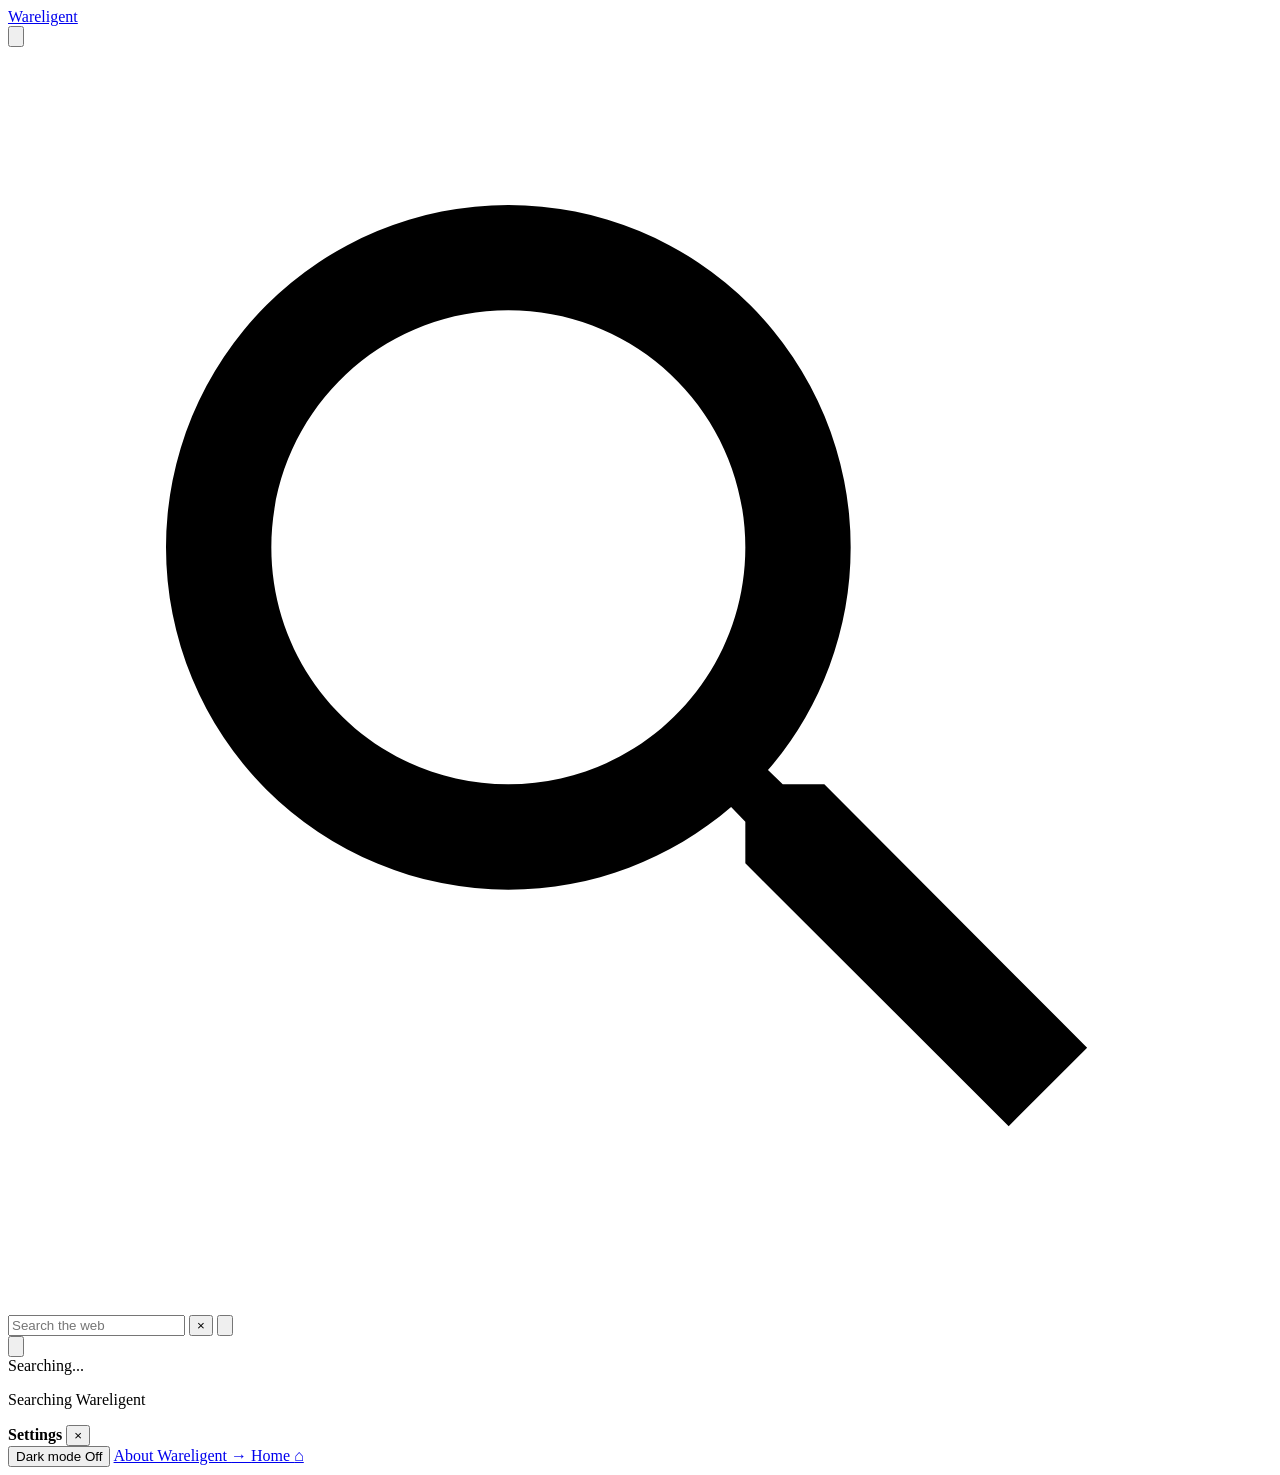
==== commit df2e16a7: "Update index.html" ====
--- a/index.html
+++ b/index.html
@@ -2,201 +2,343 @@
 <html lang="en">
 <head>
   <meta charset="UTF-8">
-  <meta name="viewport" content="width=device-width, initial-scale=1.0">
-
-  <meta name="theme-color" content="#ffffff">
-
-  <title>Wareligent</title>
-
-  <link rel="stylesheet" href="style.css">
-  <script src="script.js" defer></script>
+
+  <meta
+    name="viewport"
+    content="width=device-width, initial-scale=1.0"
+  >
+
+  <meta
+    name="theme-color"
+    content="#ffffff"
+  >
+
+  <meta
+    name="description"
+    content="Wareligent Search"
+  >
+
+  <title>Search — Wareligent</title>
+
+  <link
+    rel="stylesheet"
+    href="search.css"
+  >
+
+  <script
+    src="search.js"
+    defer
+  ></script>
 </head>
 
 <body>
 
-  <div class="app">
-
-    <!-- Background animation -->
-    <div class="ambient ambient-one"></div>
-    <div class="ambient ambient-two"></div>
-
-
-    <!-- Header -->
-    <header class="topbar">
-
-      <div></div>
-
-      <div class="top-actions">
-
-        <button
-          id="fireBtn"
-          class="top-btn"
-          type="button"
-          aria-label="Clear"
-        >
-          <svg viewBox="0 0 24 24">
-            <path d="M13.5.7s-2.6 2.2-2.6 4.7c0 1.3.5 2.4 1.3 3.2-1.8 0-3.3 1.5-3.3 3.3 0 .3 0 .5.1.8-1-.7-1.7-1.8-1.7-3.2 0-.2 0-.5.1-.7-2.3 1.6-3.7 4.1-3.7 7.1 0 4.8 3.9 8.7 8.7 8.7s8.7-3.9 8.7-8.7c0-5.8-4.4-10.6-7.6-15.2z"/>
+  <!-- Page transition -->
+  <div
+    id="pageTransition"
+    class="page-transition"
+  ></div>
+
+
+  <div class="search-app">
+
+
+    <!-- =========================================
+         HEADER
+    ========================================== -->
+
+    <header class="results-header">
+
+      <div class="header-inner">
+
+
+        <!-- Home -->
+        <a
+          href="/"
+          id="homeBtn"
+          class="home-btn"
+          aria-label="Go to Wareligent home"
+        >
+
+          <span class="mini-logo">
+            <i></i>
+            <i></i>
+            <i></i>
+          </span>
+
+          <span class="home-label">
+            Wareligent
+          </span>
+
+        </a>
+
+
+        <!-- Search -->
+        <form
+          id="searchForm"
+          class="results-search"
+          role="search"
+        >
+
+          <button
+            type="button"
+            id="backHomeBtn"
+            class="back-home-btn"
+            aria-label="Back to home"
+          >
+
+            <svg
+              viewBox="0 0 24 24"
+              aria-hidden="true"
+            >
+              <path
+                d="M20 11H7.83l5.59-5.59L12 4l-1.41 1.41L14.17 11H4v2h10.17l-7.58 7.59L8 22l12-8-12-8-1.41 1.41L12.17 11H20z"
+              />
+            </svg>
+
+          </button>
+
+
+          <svg
+            class="results-search-icon"
+            viewBox="0 0 24 24"
+            aria-hidden="true"
+          >
+            <path
+              d="M15.5 14h-.79l-.28-.27A6.47 6.47 0 0 0 16 9.5a6.5 6.5 0 1 0-6.5 6.5c1.61 0 3.09-.59 4.23-1.57l.27.28v.79l5 4.99L20.49 19l-4.99-5zM9.5 14C7.01 14 5 11.99 5 9.5S7.01 5 9.5 5 14 7.01 14 9.5 11.99 14 9.5 14z"
+            />
           </svg>
-        </button>
-
-        <button
-          id="menuBtn"
-          class="top-btn"
-          type="button"
-          aria-label="Settings"
-        >
-          <svg viewBox="0 0 24 24">
-            <path d="M19.43 12.98c.04-.32.07-.65.07-.98s-.02-.66-.07-.98l2.11-1.65-2-3.46-2.49 1a7.8 7.8 0 0 0-1.69-.98L15 3h-4l-.36 2.53c-.61.25-1.18.58-1.69.98l-2.49-1-2 3.46 2.11 1.65c-.04.32-.08.65-.08.98s.03.66.08.98l-2.11 1.65 2 3.46 2.49-1c.51.4 1.08.73 1.69.98L11 21h4l.36-2.53c.61-.25 1.18-.58 1.69-.98l2.49 1 2-3.46-2.11-1.65zM13 15.5A3.5 3.5 0 1 1 13 8a3.5 3.5 0 0 1 0 7.5z"/>
-          </svg>
-        </button>
-
-      </div>
-
-    </header>
-
-
-    <!-- Main -->
-    <main class="main">
-
-      <section class="search-section">
-
-        <!-- Brand -->
-        <div class="brand">
-
-          <div class="brand-mark">
-            <span></span>
-            <span></span>
-            <span></span>
-          </div>
-
-          <h1>Wareligent</h1>
-
-        </div>
-
-
-        <!-- Search -->
-        <div
-          id="searchBox"
-          class="search-box"
-        >
-
-          <button
-            id="backBtn"
-            class="back-btn"
-            type="button"
-            aria-label="Back"
-          >
-            <svg viewBox="0 0 24 24">
-              <path d="M20 11H7.83l5.59-5.59L12 4l-8 8 8 8 1.41-1.41L7.83 13H20v-2z"/>
-            </svg>
-          </button>
-
-
-          <svg
-            class="search-icon"
-            viewBox="0 0 24 24"
-          >
-            <path d="M15.5 14h-.79l-.28-.27A6.47 6.47 0 0 0 16 9.5a6.5 6.5 0 1 0-6.5 6.5c1.61 0 3.09-.59 4.23-1.57l.27.28v.79l5 4.99L20.49 19l-4.99-5zM9.5 14C7.01 14 5 11.99 5 9.5S7.01 5 9.5 5 14 7.01 14 9.5 11.99 14 9.5 14z"/>
-          </svg>
 
 
           <input
-            id="searchInput"
-            type="text"
+            id="queryInput"
+            type="search"
+            name="q"
             placeholder="Search the web"
             autocomplete="off"
             autocapitalize="off"
             spellcheck="false"
-            enterkeyhint="search"
-          >
-
-
-          <button
-            id="clearBtn"
-            class="clear-btn"
+            aria-label="Search"
+          >
+
+
+          <button
             type="button"
-            aria-label="Clear"
+            id="clearQueryBtn"
+            class="clear-query"
+            aria-label="Clear search"
           >
             ×
           </button>
 
 
           <button
-            id="aiSparkBtn"
-            class="ai-btn"
+            type="submit"
+            class="submit-search"
+            aria-label="Search"
+          >
+
+            <svg
+              viewBox="0 0 24 24"
+              aria-hidden="true"
+            >
+              <path
+                d="M9.5 3a6.5 6.5 0 0 0 0 13c1.61 0 3.09-.59 4.23-1.57l.27.28v.79l5 4.99L20.49 19l-4.99-5-.79-.01-.28-.27A6.47 6.47 0 0 0 16 9.5 6.5 6.5 0 0 0 9.5 3zm0 2C11.99 5 14 7.01 14 9.5S11.99 14 9.5 14 5 11.99 5 9.5 7.01 5 9.5 5z"
+              />
+            </svg>
+
+          </button>
+
+        </form>
+
+
+        <!-- Settings -->
+        <button
+          id="settingsBtn"
+          class="settings-btn"
+          type="button"
+          aria-label="Settings"
+        >
+
+          <svg
+            viewBox="0 0 24 24"
+            aria-hidden="true"
+          >
+            <path
+              d="M19.43 12.98c.04-.32.07-.65.07-.98s-.02-.66-.07-.98l2.11-1.65-2-3.46-2.49 1a7.8 7.8 0 0 0-1.69-.98L15 3h-4l-.36 2.53c-.61.25-1.18.58-1.69.98l-2.49-1-2 3.46 2.11 1.65c-.04.32-.08.65-.08.98s.03.66.08.98l-2.11 1.65 2 3.46 2.49-1c.51.4 1.08.73 1.69.98L11 21h4l.36-2.53c.61-.25 1.18-.58 1.69-.98l2.49 1 2-3.46-2.11-1.65zM13 15.5A3.5 3.5 0 1 1 13 8a3.5 3.5 0 0 1 0 7.5z"
+            />
+          </svg>
+
+        </button>
+
+      </div>
+
+    </header>
+
+
+
+    <!-- =========================================
+         MAIN RESULTS
+    ========================================== -->
+
+    <main class="results-main">
+
+      <div class="results-container">
+
+
+        <!-- Search information -->
+        <section
+          id="resultsInfo"
+          class="results-info"
+          aria-live="polite"
+        >
+
+          <div class="results-info-top">
+
+            <span
+              id="resultCount"
+              class="result-count"
+            >
+              Searching...
+            </span>
+
+          </div>
+
+          <div
+            id="queryLabel"
+            class="query-label"
+          ></div>
+
+        </section>
+
+
+        <!-- Loading -->
+        <section
+          id="loadingState"
+          class="loading-state"
+          aria-live="polite"
+        >
+
+          <div class="loading-logo">
+
+            <span></span>
+            <span></span>
+            <span></span>
+
+          </div>
+
+          <p>
+            Searching Wareligent
+          </p>
+
+        </section>
+
+
+        <!-- Results -->
+        <section
+          id="resultsList"
+          class="results-list"
+          aria-label="Search results"
+        ></section>
+
+
+        <!-- Empty -->
+        <section
+          id="emptyState"
+          class="empty-state"
+          hidden
+        >
+
+          <div class="empty-icon">
+
+            <svg
+              viewBox="0 0 24 24"
+              aria-hidden="true"
+            >
+              <path
+                d="M9.5 3a6.5 6.5 0 0 0 0 13c1.61 0 3.09-.59 4.23-1.57l.27.28v.79l5 4.99L20.49 19l-4.99-5-.79-.01-.28-.27A6.47 6.47 0 0 0 16 9.5 6.5 6.5 0 0 0 9.5 3zm0 2C11.99 5 14 7.01 14 9.5S11.99 14 9.5 14 5 11.99 5 9.5 7.01 5 9.5 5z"
+              />
+            </svg>
+
+          </div>
+
+          <h2>
+            No results found
+          </h2>
+
+          <p>
+            We couldn't find anything matching
+            your search.
+          </p>
+
+          <button
+            id="tryAgainBtn"
             type="button"
-            aria-label="AI Search"
-          >
-            <svg viewBox="0 0 24 24">
-              <path d="M12 2l1.8 6.2L20 10l-6.2 1.8L12 18l-1.8-6.2L4 10l6.2-1.8L12 2zm7 14l.7 2.3L22 19l-2.3.7L19 22l-.7-2.3L16 19l2.3-.7L19 16z"/>
-            </svg>
-          </button>
-
-        </div>
-
-
-        <!-- Trending -->
-        <div
-          id="trending"
-          class="trending"
-        >
-
-          <div class="trending-head">
-
-            <span class="trend-dot"></span>
-
-            <span>Trending</span>
-
+          >
+            Try another search
+          </button>
+
+        </section>
+
+
+        <!-- Error -->
+        <section
+          id="errorState"
+          class="error-state"
+          hidden
+        >
+
+          <div class="error-icon">
+            !
           </div>
 
-
-          <div class="trend-scroll">
-
-            <button class="trend-item" type="button">
-              Technology
-            </button>
-
-            <button class="trend-item" type="button">
-              AI
-            </button>
-
-            <button class="trend-item" type="button">
-              Bangladesh
-            </button>
-
-            <button class="trend-item" type="button">
-              Sports
-            </button>
-
-            <button class="trend-item" type="button">
-              Science
-            </button>
-
-          </div>
-
-        </div>
-
-      </section>
+          <h2>
+            Something went wrong
+          </h2>
+
+          <p>
+            Wareligent couldn't complete
+            this search right now.
+          </p>
+
+          <button
+            id="retryBtn"
+            type="button"
+          >
+            Try again
+          </button>
+
+        </section>
+
+
+      </div>
 
     </main>
 
 
-    <!-- Settings -->
+
+    <!-- =========================================
+         SETTINGS
+    ========================================== -->
+
     <div
-      id="menuModal"
-      class="menu-modal"
+      id="settingsModal"
+      class="settings-modal"
       aria-hidden="true"
     >
 
-      <div class="menu">
-
-        <div class="menu-header">
-
-          <span>Settings</span>
-
-          <button
-            id="closeMenuBtn"
+      <div class="settings-panel">
+
+        <div class="settings-header">
+
+          <strong>
+            Settings
+          </strong>
+
+          <button
+            id="closeSettingsBtn"
             type="button"
+            aria-label="Close settings"
           >
             ×
           </button>
@@ -205,35 +347,72 @@
 
 
         <button
-          id="themeToggleBtn"
-          class="setting"
+          id="themeBtn"
+          class="setting-row"
           type="button"
         >
-          <span>Dark mode</span>
-          <span id="themeStatus">Off</span>
+
+          <span>
+            Dark mode
+          </span>
+
+          <span
+            id="themeStatus"
+            class="setting-value"
+          >
+            Off
+          </span>
+
         </button>
 
 
         <a
+          class="setting-row"
           href="https://about-wareligent.vercel.app"
-          class="setting"
           target="_blank"
           rel="noopener noreferrer"
         >
-          <span>About Wareligent</span>
-          <span>→</span>
+
+          <span>
+            About Wareligent
+          </span>
+
+          <span>
+            →
+          </span>
+
         </a>
 
+
+        <a
+          class="setting-row"
+          href="/"
+        >
+
+          <span>
+            Home
+          </span>
+
+          <span>
+            ⌂
+          </span>
+
+        </a>
+
       </div>
 
     </div>
 
 
-    <!-- Fire -->
+    <!-- Page loader -->
     <div
-      id="fireOverlay"
-      class="fire-overlay"
-    ></div>
+      id="routeLoader"
+      class="route-loader"
+    >
+
+      <div class="loader-line"></div>
+
+    </div>
 
   </div>
 
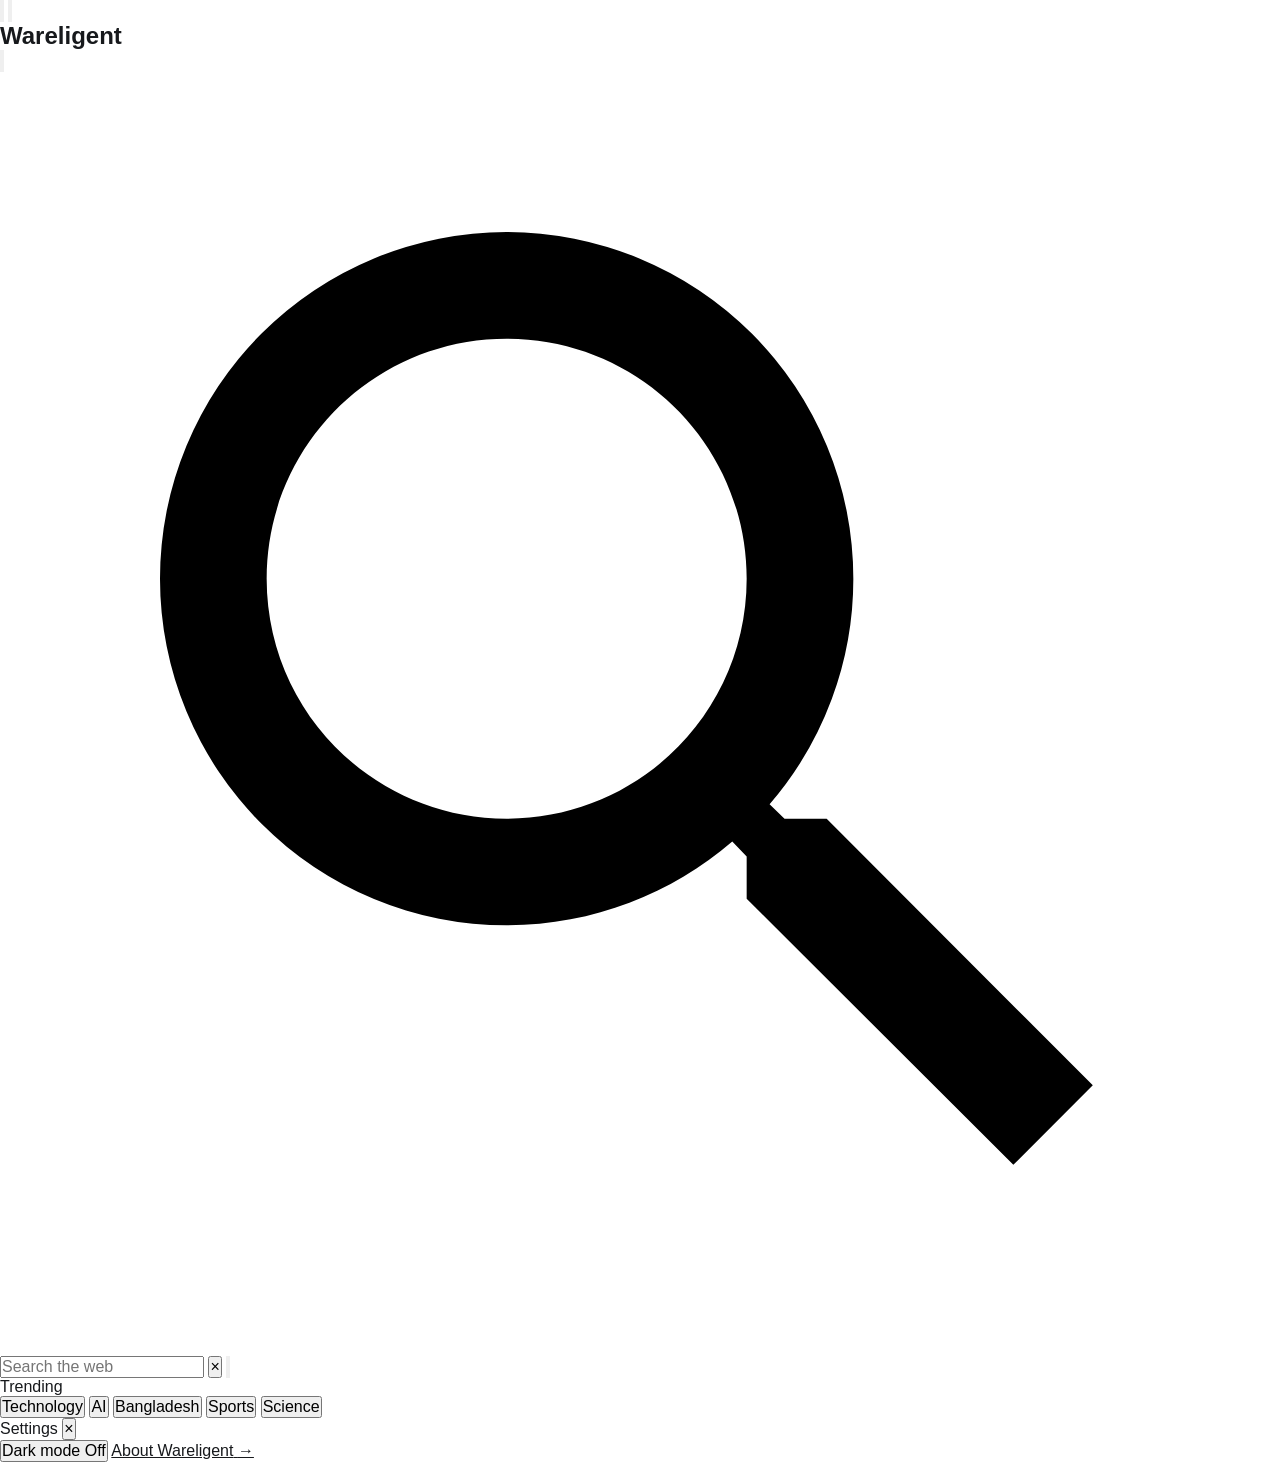
==== commit 52ae40a0: "Update index.html" ====
--- a/index.html
+++ b/index.html
@@ -2,343 +2,201 @@
 <html lang="en">
 <head>
   <meta charset="UTF-8">
-
-  <meta
-    name="viewport"
-    content="width=device-width, initial-scale=1.0"
-  >
-
-  <meta
-    name="theme-color"
-    content="#ffffff"
-  >
-
-  <meta
-    name="description"
-    content="Wareligent Search"
-  >
-
-  <title>Search — Wareligent</title>
-
-  <link
-    rel="stylesheet"
-    href="search.css"
-  >
-
-  <script
-    src="search.js"
-    defer
-  ></script>
+  <meta name="viewport" content="width=device-width, initial-scale=1.0">
+
+  <meta name="theme-color" content="#ffffff">
+
+  <title>Wareligent</title>
+
+  <link rel="stylesheet" href="style.css">
+  <script src="script.js" defer></script>
 </head>
 
 <body>
 
-  <!-- Page transition -->
-  <div
-    id="pageTransition"
-    class="page-transition"
-  ></div>
-
-
-  <div class="search-app">
-
-
-    <!-- =========================================
-         HEADER
-    ========================================== -->
-
-    <header class="results-header">
-
-      <div class="header-inner">
-
-
-        <!-- Home -->
-        <a
-          href="/"
-          id="homeBtn"
-          class="home-btn"
-          aria-label="Go to Wareligent home"
-        >
-
-          <span class="mini-logo">
-            <i></i>
-            <i></i>
-            <i></i>
-          </span>
-
-          <span class="home-label">
-            Wareligent
-          </span>
-
-        </a>
+  <div class="app">
+
+    <!-- Background animation -->
+    <div class="ambient ambient-one"></div>
+    <div class="ambient ambient-two"></div>
+
+
+    <!-- Header -->
+    <header class="topbar">
+
+      <div></div>
+
+      <div class="top-actions">
+
+        <button
+          id="fireBtn"
+          class="top-btn"
+          type="button"
+          aria-label="Clear"
+        >
+          <svg viewBox="0 0 24 24">
+            <path d="M13.5.7s-2.6 2.2-2.6 4.7c0 1.3.5 2.4 1.3 3.2-1.8 0-3.3 1.5-3.3 3.3 0 .3 0 .5.1.8-1-.7-1.7-1.8-1.7-3.2 0-.2 0-.5.1-.7-2.3 1.6-3.7 4.1-3.7 7.1 0 4.8 3.9 8.7 8.7 8.7s8.7-3.9 8.7-8.7c0-5.8-4.4-10.6-7.6-15.2z"/>
+          </svg>
+        </button>
+
+        <button
+          id="menuBtn"
+          class="top-btn"
+          type="button"
+          aria-label="Settings"
+        >
+          <svg viewBox="0 0 24 24">
+            <path d="M19.43 12.98c.04-.32.07-.65.07-.98s-.02-.66-.07-.98l2.11-1.65-2-3.46-2.49 1a7.8 7.8 0 0 0-1.69-.98L15 3h-4l-.36 2.53c-.61.25-1.18.58-1.69.98l-2.49-1-2 3.46 2.11 1.65c-.04.32-.08.65-.08.98s.03.66.08.98l-2.11 1.65 2 3.46 2.49-1c.51.4 1.08.73 1.69.98L11 21h4l.36-2.53c.61-.25 1.18-.58 1.69-.98l2.49 1 2-3.46-2.11-1.65zM13 15.5A3.5 3.5 0 1 1 13 8a3.5 3.5 0 0 1 0 7.5z"/>
+          </svg>
+        </button>
+
+      </div>
+
+    </header>
+
+
+    <!-- Main -->
+    <main class="main">
+
+      <section class="search-section">
+
+        <!-- Brand -->
+        <div class="brand">
+
+          <div class="brand-mark">
+            <span></span>
+            <span></span>
+            <span></span>
+          </div>
+
+          <h1>Wareligent</h1>
+
+        </div>
 
 
         <!-- Search -->
-        <form
-          id="searchForm"
-          class="results-search"
-          role="search"
-        >
-
-          <button
-            type="button"
-            id="backHomeBtn"
-            class="back-home-btn"
-            aria-label="Back to home"
-          >
-
-            <svg
-              viewBox="0 0 24 24"
-              aria-hidden="true"
-            >
-              <path
-                d="M20 11H7.83l5.59-5.59L12 4l-1.41 1.41L14.17 11H4v2h10.17l-7.58 7.59L8 22l12-8-12-8-1.41 1.41L12.17 11H20z"
-              />
+        <div
+          id="searchBox"
+          class="search-box"
+        >
+
+          <button
+            id="backBtn"
+            class="back-btn"
+            type="button"
+            aria-label="Back"
+          >
+            <svg viewBox="0 0 24 24">
+              <path d="M20 11H7.83l5.59-5.59L12 4l-8 8 8 8 1.41-1.41L7.83 13H20v-2z"/>
             </svg>
-
           </button>
 
 
           <svg
-            class="results-search-icon"
+            class="search-icon"
             viewBox="0 0 24 24"
-            aria-hidden="true"
-          >
-            <path
-              d="M15.5 14h-.79l-.28-.27A6.47 6.47 0 0 0 16 9.5a6.5 6.5 0 1 0-6.5 6.5c1.61 0 3.09-.59 4.23-1.57l.27.28v.79l5 4.99L20.49 19l-4.99-5zM9.5 14C7.01 14 5 11.99 5 9.5S7.01 5 9.5 5 14 7.01 14 9.5 11.99 14 9.5 14z"
-            />
+          >
+            <path d="M15.5 14h-.79l-.28-.27A6.47 6.47 0 0 0 16 9.5a6.5 6.5 0 1 0-6.5 6.5c1.61 0 3.09-.59 4.23-1.57l.27.28v.79l5 4.99L20.49 19l-4.99-5zM9.5 14C7.01 14 5 11.99 5 9.5S7.01 5 9.5 5 14 7.01 14 9.5 11.99 14 9.5 14z"/>
           </svg>
 
 
           <input
-            id="queryInput"
-            type="search"
-            name="q"
+            id="searchInput"
+            type="text"
             placeholder="Search the web"
             autocomplete="off"
             autocapitalize="off"
             spellcheck="false"
-            aria-label="Search"
-          >
-
-
-          <button
-            type="button"
-            id="clearQueryBtn"
-            class="clear-query"
-            aria-label="Clear search"
+            enterkeyhint="search"
+          >
+
+
+          <button
+            id="clearBtn"
+            class="clear-btn"
+            type="button"
+            aria-label="Clear"
           >
             ×
           </button>
 
 
           <button
-            type="submit"
-            class="submit-search"
-            aria-label="Search"
-          >
-
-            <svg
-              viewBox="0 0 24 24"
-              aria-hidden="true"
-            >
-              <path
-                d="M9.5 3a6.5 6.5 0 0 0 0 13c1.61 0 3.09-.59 4.23-1.57l.27.28v.79l5 4.99L20.49 19l-4.99-5-.79-.01-.28-.27A6.47 6.47 0 0 0 16 9.5 6.5 6.5 0 0 0 9.5 3zm0 2C11.99 5 14 7.01 14 9.5S11.99 14 9.5 14 5 11.99 5 9.5 7.01 5 9.5 5z"
-              />
+            id="aiSparkBtn"
+            class="ai-btn"
+            type="button"
+            aria-label="AI Search"
+          >
+            <svg viewBox="0 0 24 24">
+              <path d="M12 2l1.8 6.2L20 10l-6.2 1.8L12 18l-1.8-6.2L4 10l6.2-1.8L12 2zm7 14l.7 2.3L22 19l-2.3.7L19 22l-.7-2.3L16 19l2.3-.7L19 16z"/>
             </svg>
-
-          </button>
-
-        </form>
-
-
-        <!-- Settings -->
-        <button
-          id="settingsBtn"
-          class="settings-btn"
-          type="button"
-          aria-label="Settings"
-        >
-
-          <svg
-            viewBox="0 0 24 24"
-            aria-hidden="true"
-          >
-            <path
-              d="M19.43 12.98c.04-.32.07-.65.07-.98s-.02-.66-.07-.98l2.11-1.65-2-3.46-2.49 1a7.8 7.8 0 0 0-1.69-.98L15 3h-4l-.36 2.53c-.61.25-1.18.58-1.69.98l-2.49-1-2 3.46 2.11 1.65c-.04.32-.08.65-.08.98s.03.66.08.98l-2.11 1.65 2 3.46 2.49-1c.51.4 1.08.73 1.69.98L11 21h4l.36-2.53c.61-.25 1.18-.58 1.69-.98l2.49 1 2-3.46-2.11-1.65zM13 15.5A3.5 3.5 0 1 1 13 8a3.5 3.5 0 0 1 0 7.5z"
-            />
-          </svg>
-
-        </button>
-
-      </div>
-
-    </header>
-
-
-
-    <!-- =========================================
-         MAIN RESULTS
-    ========================================== -->
-
-    <main class="results-main">
-
-      <div class="results-container">
-
-
-        <!-- Search information -->
-        <section
-          id="resultsInfo"
-          class="results-info"
-          aria-live="polite"
-        >
-
-          <div class="results-info-top">
-
-            <span
-              id="resultCount"
-              class="result-count"
-            >
-              Searching...
-            </span>
+          </button>
+
+        </div>
+
+
+        <!-- Trending -->
+        <div
+          id="trending"
+          class="trending"
+        >
+
+          <div class="trending-head">
+
+            <span class="trend-dot"></span>
+
+            <span>Trending</span>
 
           </div>
 
-          <div
-            id="queryLabel"
-            class="query-label"
-          ></div>
-
-        </section>
-
-
-        <!-- Loading -->
-        <section
-          id="loadingState"
-          class="loading-state"
-          aria-live="polite"
-        >
-
-          <div class="loading-logo">
-
-            <span></span>
-            <span></span>
-            <span></span>
+
+          <div class="trend-scroll">
+
+            <button class="trend-item" type="button">
+              Technology
+            </button>
+
+            <button class="trend-item" type="button">
+              AI
+            </button>
+
+            <button class="trend-item" type="button">
+              Bangladesh
+            </button>
+
+            <button class="trend-item" type="button">
+              Sports
+            </button>
+
+            <button class="trend-item" type="button">
+              Science
+            </button>
 
           </div>
 
-          <p>
-            Searching Wareligent
-          </p>
-
-        </section>
-
-
-        <!-- Results -->
-        <section
-          id="resultsList"
-          class="results-list"
-          aria-label="Search results"
-        ></section>
-
-
-        <!-- Empty -->
-        <section
-          id="emptyState"
-          class="empty-state"
-          hidden
-        >
-
-          <div class="empty-icon">
-
-            <svg
-              viewBox="0 0 24 24"
-              aria-hidden="true"
-            >
-              <path
-                d="M9.5 3a6.5 6.5 0 0 0 0 13c1.61 0 3.09-.59 4.23-1.57l.27.28v.79l5 4.99L20.49 19l-4.99-5-.79-.01-.28-.27A6.47 6.47 0 0 0 16 9.5 6.5 6.5 0 0 0 9.5 3zm0 2C11.99 5 14 7.01 14 9.5S11.99 14 9.5 14 5 11.99 5 9.5 7.01 5 9.5 5z"
-              />
-            </svg>
-
-          </div>
-
-          <h2>
-            No results found
-          </h2>
-
-          <p>
-            We couldn't find anything matching
-            your search.
-          </p>
-
-          <button
-            id="tryAgainBtn"
-            type="button"
-          >
-            Try another search
-          </button>
-
-        </section>
-
-
-        <!-- Error -->
-        <section
-          id="errorState"
-          class="error-state"
-          hidden
-        >
-
-          <div class="error-icon">
-            !
-          </div>
-
-          <h2>
-            Something went wrong
-          </h2>
-
-          <p>
-            Wareligent couldn't complete
-            this search right now.
-          </p>
-
-          <button
-            id="retryBtn"
-            type="button"
-          >
-            Try again
-          </button>
-
-        </section>
-
-
-      </div>
+        </div>
+
+      </section>
 
     </main>
 
 
-
-    <!-- =========================================
-         SETTINGS
-    ========================================== -->
-
+    <!-- Settings -->
     <div
-      id="settingsModal"
-      class="settings-modal"
+      id="menuModal"
+      class="menu-modal"
       aria-hidden="true"
     >
 
-      <div class="settings-panel">
-
-        <div class="settings-header">
-
-          <strong>
-            Settings
-          </strong>
-
-          <button
-            id="closeSettingsBtn"
-            type="button"
-            aria-label="Close settings"
+      <div class="menu">
+
+        <div class="menu-header">
+
+          <span>Settings</span>
+
+          <button
+            id="closeMenuBtn"
+            type="button"
           >
             ×
           </button>
@@ -347,72 +205,35 @@
 
 
         <button
-          id="themeBtn"
-          class="setting-row"
+          id="themeToggleBtn"
+          class="setting"
           type="button"
         >
-
-          <span>
-            Dark mode
-          </span>
-
-          <span
-            id="themeStatus"
-            class="setting-value"
-          >
-            Off
-          </span>
-
+          <span>Dark mode</span>
+          <span id="themeStatus">Off</span>
         </button>
 
 
         <a
-          class="setting-row"
           href="https://about-wareligent.vercel.app"
+          class="setting"
           target="_blank"
           rel="noopener noreferrer"
         >
-
-          <span>
-            About Wareligent
-          </span>
-
-          <span>
-            →
-          </span>
-
+          <span>About Wareligent</span>
+          <span>→</span>
         </a>
 
-
-        <a
-          class="setting-row"
-          href="/"
-        >
-
-          <span>
-            Home
-          </span>
-
-          <span>
-            ⌂
-          </span>
-
-        </a>
-
       </div>
 
     </div>
 
 
-    <!-- Page loader -->
+    <!-- Fire -->
     <div
-      id="routeLoader"
-      class="route-loader"
-    >
-
-      <div class="loader-line"></div>
-
-    </div>
+      id="fireOverlay"
+      class="fire-overlay"
+    ></div>
 
   </div>
 
--- a/style.css
+++ b/style.css
@@ -0,0 +1,1659 @@
+/* =====================================================
+   WARELIGENT
+   Professional Search Results UI
+===================================================== */
+
+:root {
+
+  --bg: #ffffff;
+  --surface: #ffffff;
+  --surface-soft: #f7f8fa;
+
+  --text: #17191c;
+  --muted: #727780;
+  --muted-2: #9aa0a8;
+
+  --border: #e4e7eb;
+  --border-soft: #edf0f3;
+
+  --primary: #1769ff;
+  --primary-soft: rgba(23,105,255,.08);
+
+  --success: #20a464;
+
+  --shadow:
+    0 8px 28px rgba(20,30,50,.06);
+
+  --header-height: 72px;
+
+}
+
+body.dark-theme {
+
+  --bg: #0f1114;
+  --surface: #171a1f;
+  --surface-soft: #1c2025;
+
+  --text: #f1f3f5;
+  --muted: #969da7;
+  --muted-2: #68707b;
+
+  --border: #2b3037;
+  --border-soft: #242930;
+
+  --primary: #6b9cff;
+  --primary-soft: rgba(107,156,255,.10);
+
+  --shadow:
+    0 10px 30px rgba(0,0,0,.22);
+
+}
+
+
+/* =====================================================
+   RESET
+===================================================== */
+
+* {
+
+  margin: 0;
+  padding: 0;
+
+  box-sizing: border-box;
+
+  -webkit-tap-highlight-color: transparent;
+
+}
+
+html {
+
+  scroll-behavior: smooth;
+
+}
+
+body {
+
+  min-height: 100vh;
+
+  background: var(--bg);
+
+  color: var(--text);
+
+  font-family:
+    -apple-system,
+    BlinkMacSystemFont,
+    "Segoe UI",
+    Roboto,
+    Arial,
+    sans-serif;
+
+  overflow-x: hidden;
+
+  transition:
+    background .3s ease,
+    color .3s ease;
+
+}
+
+button,
+input {
+
+  font: inherit;
+
+}
+
+button {
+
+  cursor: pointer;
+
+}
+
+a {
+
+  color: inherit;
+
+}
+
+
+/* =====================================================
+   APP
+===================================================== */
+
+.search-app {
+
+  min-height: 100vh;
+
+  background:
+    radial-gradient(
+      circle at 15% 10%,
+      rgba(23,105,255,.035),
+      transparent 28%
+    ),
+
+    var(--bg);
+
+}
+
+
+/* =====================================================
+   PAGE TRANSITION
+===================================================== */
+
+.page-transition {
+
+  position: fixed;
+
+  inset: 0;
+
+  z-index: 9999;
+
+  pointer-events: none;
+
+  background:
+    linear-gradient(
+      120deg,
+      #1769ff,
+      #7a35ff
+    );
+
+  opacity: 0;
+
+  transform:
+    scaleY(0);
+
+  transform-origin:
+    bottom;
+
+}
+
+body.page-enter .page-transition {
+
+  animation:
+    pageEnter .65s
+    cubic-bezier(.77,0,.18,1)
+    both;
+
+}
+
+body.page-leave .page-transition {
+
+  animation:
+    pageLeave .5s
+    cubic-bezier(.77,0,.18,1)
+    both;
+
+}
+
+@keyframes pageEnter {
+
+  0% {
+
+    opacity: 1;
+
+    transform:
+      scaleY(1);
+
+    transform-origin:
+      bottom;
+
+  }
+
+  100% {
+
+    opacity: 0;
+
+    transform:
+      scaleY(0);
+
+    transform-origin:
+      top;
+
+  }
+
+}
+
+@keyframes pageLeave {
+
+  0% {
+
+    opacity: 0;
+
+    transform:
+      scaleY(0);
+
+    transform-origin:
+      top;
+
+  }
+
+  45% {
+
+    opacity: 1;
+
+    transform:
+      scaleY(1);
+
+    transform-origin:
+      top;
+
+  }
+
+  100% {
+
+    opacity: 1;
+
+    transform:
+      scaleY(1);
+
+    transform-origin:
+      bottom;
+
+  }
+
+}
+
+
+/* =====================================================
+   HEADER
+===================================================== */
+
+.results-header {
+
+  position: sticky;
+
+  top: 0;
+
+  z-index: 100;
+
+  height:
+    var(--header-height);
+
+  background:
+    color-mix(
+      in srgb,
+      var(--bg) 88%,
+      transparent
+    );
+
+  border-bottom:
+    1px solid var(--border-soft);
+
+  backdrop-filter:
+    blur(18px);
+
+  -webkit-backdrop-filter:
+    blur(18px);
+
+}
+
+.header-inner {
+
+  width: min(
+    1180px,
+    calc(100% - 28px)
+  );
+
+  height: 100%;
+
+  margin: auto;
+
+  display: flex;
+
+  align-items: center;
+
+  gap: 20px;
+
+}
+
+
+/* =====================================================
+   MINI LOGO
+===================================================== */
+
+.home-btn {
+
+  flex-shrink: 0;
+
+  display: flex;
+
+  align-items: center;
+
+  gap: 9px;
+
+  text-decoration: none;
+
+  font-weight: 800;
+
+  letter-spacing: -.5px;
+
+}
+
+.mini-logo {
+
+  height: 25px;
+
+  display: flex;
+
+  align-items: flex-end;
+
+  gap: 3px;
+
+}
+
+.mini-logo i {
+
+  display: block;
+
+  width: 5px;
+
+  border-radius: 8px;
+
+  background:
+    linear-gradient(
+      180deg,
+      #00b8ff,
+      #1769ff,
+      #7a35ff
+    );
+
+}
+
+.mini-logo i:nth-child(1) {
+
+  height: 13px;
+
+}
+
+.mini-logo i:nth-child(2) {
+
+  height: 24px;
+
+}
+
+.mini-logo i:nth-child(3) {
+
+  height: 18px;
+
+}
+
+.home-label {
+
+  font-size: 17px;
+
+}
+
+
+/* =====================================================
+   SEARCH BAR
+===================================================== */
+
+.results-search {
+
+  flex: 1;
+
+  max-width: 720px;
+
+  height: 46px;
+
+  margin: auto;
+
+  display: flex;
+
+  align-items: center;
+
+  gap: 9px;
+
+  padding:
+    0 8px 0 14px;
+
+  border:
+    1px solid var(--border);
+
+  border-radius: 24px;
+
+  background:
+    var(--surface);
+
+  box-shadow:
+    0 3px 14px
+    rgba(20,30,50,.035);
+
+  transition:
+    border-color .2s ease,
+    box-shadow .2s ease;
+
+}
+
+.results-search:focus-within {
+
+  border-color:
+    rgba(23,105,255,.42);
+
+  box-shadow:
+    0 5px 22px
+    rgba(23,105,255,.10);
+
+}
+
+.results-search-icon {
+
+  width: 19px;
+  height: 19px;
+
+  flex-shrink: 0;
+
+  fill: var(--muted);
+
+}
+
+.results-search input {
+
+  min-width: 0;
+
+  flex: 1;
+
+  height: 100%;
+
+  border: 0;
+
+  outline: 0;
+
+  background: transparent;
+
+  color: var(--text);
+
+  font-size: 15px;
+
+}
+
+.results-search input::placeholder {
+
+  color: var(--muted);
+
+}
+
+.back-home-btn {
+
+  display: none;
+
+  width: 30px;
+  height: 30px;
+
+  border: 0;
+
+  background: transparent;
+
+  color: var(--text);
+
+  place-items: center;
+
+}
+
+.back-home-btn svg {
+
+  width: 19px;
+  height: 19px;
+
+  fill: currentColor;
+
+  transform:
+    rotate(180deg);
+
+}
+
+.clear-query {
+
+  width: 30px;
+  height: 30px;
+
+  border: 0;
+
+  background: transparent;
+
+  color: var(--muted);
+
+  font-size: 22px;
+
+  font-weight: 300;
+
+  display: none;
+
+  place-items: center;
+
+}
+
+.submit-search {
+
+  width: 34px;
+  height: 34px;
+
+  border: 0;
+
+  border-radius: 50%;
+
+  background:
+    var(--primary-soft);
+
+  color:
+    var(--primary);
+
+  display: grid;
+
+  place-items: center;
+
+  transition:
+    transform .2s ease,
+    background .2s ease;
+
+}
+
+.submit-search svg {
+
+  width: 18px;
+  height: 18px;
+
+  fill: currentColor;
+
+}
+
+.submit-search:hover {
+
+  background:
+    rgba(23,105,255,.14);
+
+}
+
+.submit-search:active {
+
+  transform:
+    scale(.88);
+
+}
+
+
+/* =====================================================
+   SETTINGS BUTTON
+===================================================== */
+
+.settings-btn {
+
+  width: 40px;
+  height: 40px;
+
+  flex-shrink: 0;
+
+  border: 0;
+
+  border-radius: 50%;
+
+  background: transparent;
+
+  color: var(--text);
+
+  display: grid;
+
+  place-items: center;
+
+  transition:
+    background .2s ease,
+    transform .2s ease;
+
+}
+
+.settings-btn:hover {
+
+  background:
+    var(--surface-soft);
+
+}
+
+.settings-btn:active {
+
+  transform:
+    scale(.88);
+
+}
+
+.settings-btn svg {
+
+  width: 20px;
+  height: 20px;
+
+  fill: currentColor;
+
+}
+
+
+/* =====================================================
+   MAIN
+===================================================== */
+
+.results-main {
+
+  min-height:
+    calc(100vh - var(--header-height));
+
+}
+
+.results-container {
+
+  width: min(
+    820px,
+    calc(100% - 32px)
+  );
+
+  margin:
+    0 auto;
+
+  padding:
+    27px 0 80px;
+
+}
+
+
+/* =====================================================
+   RESULTS INFO
+===================================================== */
+
+.results-info {
+
+  margin-bottom: 22px;
+
+  animation:
+    contentIn .55s
+    ease both;
+
+}
+
+.results-info-top {
+
+  display: flex;
+
+  align-items: center;
+
+}
+
+.result-count {
+
+  color: var(--muted);
+
+  font-size: 12px;
+
+}
+
+.query-label {
+
+  margin-top: 6px;
+
+  color: var(--text);
+
+  font-size: 14px;
+
+  font-weight: 600;
+
+}
+
+
+/* =====================================================
+   RESULTS
+===================================================== */
+
+.results-list {
+
+  display: flex;
+
+  flex-direction: column;
+
+  gap: 4px;
+
+}
+
+
+/* =====================================================
+   RESULT CARD
+===================================================== */
+
+.result-card {
+
+  position: relative;
+
+  padding:
+    17px 16px 18px;
+
+  border-radius: 13px;
+
+  border:
+    1px solid transparent;
+
+  animation:
+    resultIn .55s
+    cubic-bezier(.2,.8,.2,1)
+    both;
+
+  transition:
+    background .2s ease,
+    border-color .2s ease,
+    transform .2s ease;
+
+}
+
+.result-card:hover {
+
+  background:
+    var(--surface-soft);
+
+  border-color:
+    var(--border-soft);
+
+  transform:
+    translateY(-1px);
+
+}
+
+.result-card:nth-child(2) {
+
+  animation-delay:
+    .045s;
+
+}
+
+.result-card:nth-child(3) {
+
+  animation-delay:
+    .09s;
+
+}
+
+.result-card:nth-child(4) {
+
+  animation-delay:
+    .135s;
+
+}
+
+.result-card:nth-child(5) {
+
+  animation-delay:
+    .18s;
+
+}
+
+@keyframes resultIn {
+
+  from {
+
+    opacity: 0;
+
+    transform:
+      translateY(12px);
+
+  }
+
+  to {
+
+    opacity: 1;
+
+    transform:
+      translateY(0);
+
+  }
+
+}
+
+
+/* =====================================================
+   RESULT TOP
+===================================================== */
+
+.result-source {
+
+  display: flex;
+
+  align-items: center;
+
+  gap: 8px;
+
+  margin-bottom: 7px;
+
+  min-width: 0;
+
+}
+
+.source-icon {
+
+  width: 24px;
+  height: 24px;
+
+  flex-shrink: 0;
+
+  border-radius: 7px;
+
+  background:
+    var(--surface-soft);
+
+  border:
+    1px solid var(--border);
+
+  display: grid;
+
+  place-items: center;
+
+  color:
+    var(--muted);
+
+  font-size: 11px;
+
+  font-weight: 700;
+
+}
+
+.source-info {
+
+  min-width: 0;
+
+}
+
+.source-name {
+
+  color:
+    var(--text);
+
+  font-size: 12px;
+
+  font-weight: 600;
+
+  white-space: nowrap;
+
+  overflow: hidden;
+
+  text-overflow: ellipsis;
+
+}
+
+.source-url {
+
+  color:
+    var(--muted);
+
+  font-size: 11px;
+
+  white-space: nowrap;
+
+  overflow: hidden;
+
+  text-overflow: ellipsis;
+
+}
+
+
+/* =====================================================
+   TITLE
+===================================================== */
+
+.result-title {
+
+  display: block;
+
+  margin-bottom: 6px;
+
+  color:
+    var(--primary);
+
+  font-size:
+    clamp(17px, 2.5vw, 19px);
+
+  line-height: 1.3;
+
+  font-weight: 650;
+
+  letter-spacing:
+    -.2px;
+
+  text-decoration: none;
+
+}
+
+.result-title:hover {
+
+  text-decoration:
+    underline;
+
+}
+
+
+/* =====================================================
+   DESCRIPTION
+===================================================== */
+
+.result-description {
+
+  max-width: 700px;
+
+  color:
+    var(--muted);
+
+  font-size: 13px;
+
+  line-height: 1.65;
+
+}
+
+
+/* =====================================================
+   KEYWORDS
+===================================================== */
+
+.result-keywords {
+
+  display: flex;
+
+  flex-wrap: wrap;
+
+  gap: 6px;
+
+  margin-top: 11px;
+
+}
+
+.keyword {
+
+  padding:
+    4px 8px;
+
+  border:
+    1px solid var(--border);
+
+  border-radius: 12px;
+
+  background:
+    var(--surface);
+
+  color:
+    var(--muted);
+
+  font-size: 10px;
+
+}
+
+
+/* =====================================================
+   DIVIDER
+===================================================== */
+
+.result-card::after {
+
+  content: "";
+
+  position: absolute;
+
+  left: 16px;
+  right: 16px;
+
+  bottom: -3px;
+
+  height: 1px;
+
+  background:
+    var(--border-soft);
+
+}
+
+.result-card:last-child::after {
+
+  display: none;
+
+}
+
+
+/* =====================================================
+   LOADING
+===================================================== */
+
+.loading-state {
+
+  min-height: 260px;
+
+  display: flex;
+
+  flex-direction: column;
+
+  align-items: center;
+
+  justify-content: center;
+
+  gap: 14px;
+
+  color: var(--muted);
+
+  animation:
+    contentIn .4s ease both;
+
+}
+
+.loading-logo {
+
+  height: 28px;
+
+  display: flex;
+
+  align-items: flex-end;
+
+  gap: 4px;
+
+}
+
+.loading-logo span {
+
+  width: 5px;
+
+  border-radius: 8px;
+
+  background:
+    linear-gradient(
+      180deg,
+      #00b8ff,
+      #1769ff,
+      #7a35ff
+    );
+
+  animation:
+    loadingBars
+    1s
+    ease-in-out
+    infinite;
+
+}
+
+.loading-logo span:nth-child(1) {
+
+  height: 15px;
+
+  animation-delay:
+    0s;
+
+}
+
+.loading-logo span:nth-child(2) {
+
+  height: 28px;
+
+  animation-delay:
+    .12s;
+
+}
+
+.loading-logo span:nth-child(3) {
+
+  height: 21px;
+
+  animation-delay:
+    .24s;
+
+}
+
+@keyframes loadingBars {
+
+  0%,
+  100% {
+
+    transform:
+      scaleY(.55);
+
+    opacity: .45;
+
+  }
+
+  50% {
+
+    transform:
+      scaleY(1);
+
+    opacity: 1;
+
+  }
+
+}
+
+.loading-state p {
+
+  font-size: 12px;
+
+}
+
+
+/* =====================================================
+   EMPTY / ERROR
+===================================================== */
+
+.empty-state,
+.error-state {
+
+  min-height:
+    390px;
+
+  display: flex;
+
+  flex-direction: column;
+
+  align-items: center;
+
+  justify-content: center;
+
+  text-align: center;
+
+  padding: 30px;
+
+  animation:
+    contentIn .5s
+    ease both;
+
+}
+
+.empty-icon,
+.error-icon {
+
+  width: 52px;
+  height: 52px;
+
+  margin-bottom: 16px;
+
+  border:
+    1px solid var(--border);
+
+  border-radius: 16px;
+
+  background:
+    var(--surface-soft);
+
+  color:
+    var(--muted);
+
+  display: grid;
+
+  place-items: center;
+
+}
+
+.empty-icon svg {
+
+  width: 23px;
+  height: 23px;
+
+  fill: currentColor;
+
+}
+
+.error-icon {
+
+  font-size: 21px;
+
+  font-weight: 700;
+
+}
+
+.empty-state h2,
+.error-state h2 {
+
+  font-size: 18px;
+
+  margin-bottom: 7px;
+
+}
+
+.empty-state p,
+.error-state p {
+
+  max-width: 350px;
+
+  color: var(--muted);
+
+  font-size: 13px;
+
+  line-height: 1.6;
+
+}
+
+.empty-state button,
+.error-state button {
+
+  margin-top: 20px;
+
+  padding:
+    9px 15px;
+
+  border:
+    1px solid var(--border);
+
+  border-radius: 10px;
+
+  background:
+    var(--surface);
+
+  color:
+    var(--text);
+
+  font-size: 12px;
+
+  font-weight: 600;
+
+  transition:
+    background .2s ease,
+    transform .2s ease;
+
+}
+
+.empty-state button:hover,
+.error-state button:hover {
+
+  background:
+    var(--surface-soft);
+
+}
+
+.empty-state button:active,
+.error-state button:active {
+
+  transform:
+    scale(.96);
+
+}
+
+
+/* =====================================================
+   SETTINGS
+===================================================== */
+
+.settings-modal {
+
+  position: fixed;
+
+  inset: 0;
+
+  z-index: 1000;
+
+  display: flex;
+
+  justify-content: flex-end;
+
+  background:
+    rgba(0,0,0,.22);
+
+  backdrop-filter:
+    blur(4px);
+
+  opacity: 0;
+
+  pointer-events: none;
+
+  transition:
+    opacity .25s ease;
+
+}
+
+.settings-modal.open {
+
+  opacity: 1;
+
+  pointer-events: auto;
+
+}
+
+.settings-panel {
+
+  width:
+    min(310px, 88vw);
+
+  height: 100%;
+
+  padding:
+    22px 18px;
+
+  background:
+    var(--bg);
+
+  border-left:
+    1px solid var(--border);
+
+  transform:
+    translateX(100%);
+
+  transition:
+    transform .32s
+    cubic-bezier(.16,1,.3,1);
+
+}
+
+.settings-modal.open
+.settings-panel {
+
+  transform:
+    translateX(0);
+
+}
+
+.settings-header {
+
+  display: flex;
+
+  justify-content: space-between;
+
+  align-items: center;
+
+  margin-bottom: 24px;
+
+}
+
+.settings-header strong {
+
+  font-size: 19px;
+
+}
+
+.settings-header button {
+
+  width: 34px;
+  height: 34px;
+
+  border: 0;
+
+  border-radius: 50%;
+
+  background: transparent;
+
+  color: var(--text);
+
+  font-size: 25px;
+
+}
+
+.setting-row {
+
+  width: 100%;
+
+  min-height: 51px;
+
+  margin-bottom: 8px;
+
+  padding:
+    0 13px;
+
+  display: flex;
+
+  align-items: center;
+
+  justify-content: space-between;
+
+  border:
+    1px solid var(--border);
+
+  border-radius: 12px;
+
+  background:
+    var(--surface-soft);
+
+  color:
+    var(--text);
+
+  text-decoration: none;
+
+  font-size: 13px;
+
+  cursor: pointer;
+
+}
+
+.setting-value {
+
+  color:
+    var(--muted);
+
+}
+
+
+/* =====================================================
+   ROUTE LOADER
+===================================================== */
+
+.route-loader {
+
+  position: fixed;
+
+  top: 0;
+  left: 0;
+  right: 0;
+
+  height: 2px;
+
+  z-index: 10000;
+
+  pointer-events: none;
+
+  opacity: 0;
+
+}
+
+.route-loader.active {
+
+  opacity: 1;
+
+}
+
+.loader-line {
+
+  width: 35%;
+
+  height: 100%;
+
+  background:
+    linear-gradient(
+      90deg,
+      #00b8ff,
+      #1769ff,
+      #7a35ff
+    );
+
+  animation:
+    routeLoading
+    1.1s
+    ease-in-out
+    infinite;
+
+}
+
+@keyframes routeLoading {
+
+  0% {
+
+    transform:
+      translateX(-120%);
+
+  }
+
+  100% {
+
+    transform:
+      translateX(350%);
+
+  }
+
+}
+
+
+/* =====================================================
+   CONTENT ANIMATION
+===================================================== */
+
+@keyframes contentIn {
+
+  from {
+
+    opacity: 0;
+
+    transform:
+      translateY(8px);
+
+  }
+
+  to {
+
+    opacity: 1;
+
+    transform:
+      translateY(0);
+
+  }
+
+}
+
+
+/* =====================================================
+   MOBILE
+===================================================== */
+
+@media (max-width: 700px) {
+
+  :root {
+
+    --header-height:
+      64px;
+
+  }
+
+  .header-inner {
+
+    width:
+      calc(100% - 18px);
+
+    gap: 8px;
+
+  }
+
+  .home-label {
+
+    display: none;
+
+  }
+
+  .home-btn {
+
+    width: 36px;
+    height: 36px;
+
+    justify-content: center;
+
+  }
+
+  .results-search {
+
+    height: 44px;
+
+  }
+
+  .settings-btn {
+
+    width: 36px;
+    height: 36px;
+
+  }
+
+  .results-container {
+
+    width:
+      calc(100% - 20px);
+
+    padding-top:
+      20px;
+
+  }
+
+  .result-card {
+
+    padding:
+      15px 10px 17px;
+
+    border-radius:
+      10px;
+
+  }
+
+  .result-card:hover {
+
+    transform: none;
+
+  }
+
+  .result-card::after {
+
+    left: 10px;
+    right: 10px;
+
+  }
+
+  .result-description {
+
+    font-size: 12.5px;
+
+  }
+
+}
+
+@media (max-width: 430px) {
+
+  .results-search {
+
+    padding-left:
+      11px;
+
+    gap: 7px;
+
+  }
+
+  .results-search-icon {
+
+    width: 17px;
+    height: 17px;
+
+  }
+
+  .results-search input {
+
+    font-size: 14px;
+
+  }
+
+  .submit-search {
+
+    width: 32px;
+    height: 32px;
+
+  }
+
+  .source-url {
+
+    max-width:
+      190px;
+
+  }
+
+}
+
+
+/* =====================================================
+   REDUCED MOTION
+===================================================== */
+
+@media (prefers-reduced-motion: reduce) {
+
+  *,
+  *::before,
+  *::after {
+
+    animation: none !important;
+
+    transition: none !important;
+
+    scroll-behavior: auto !important;
+
+  }
+
+}
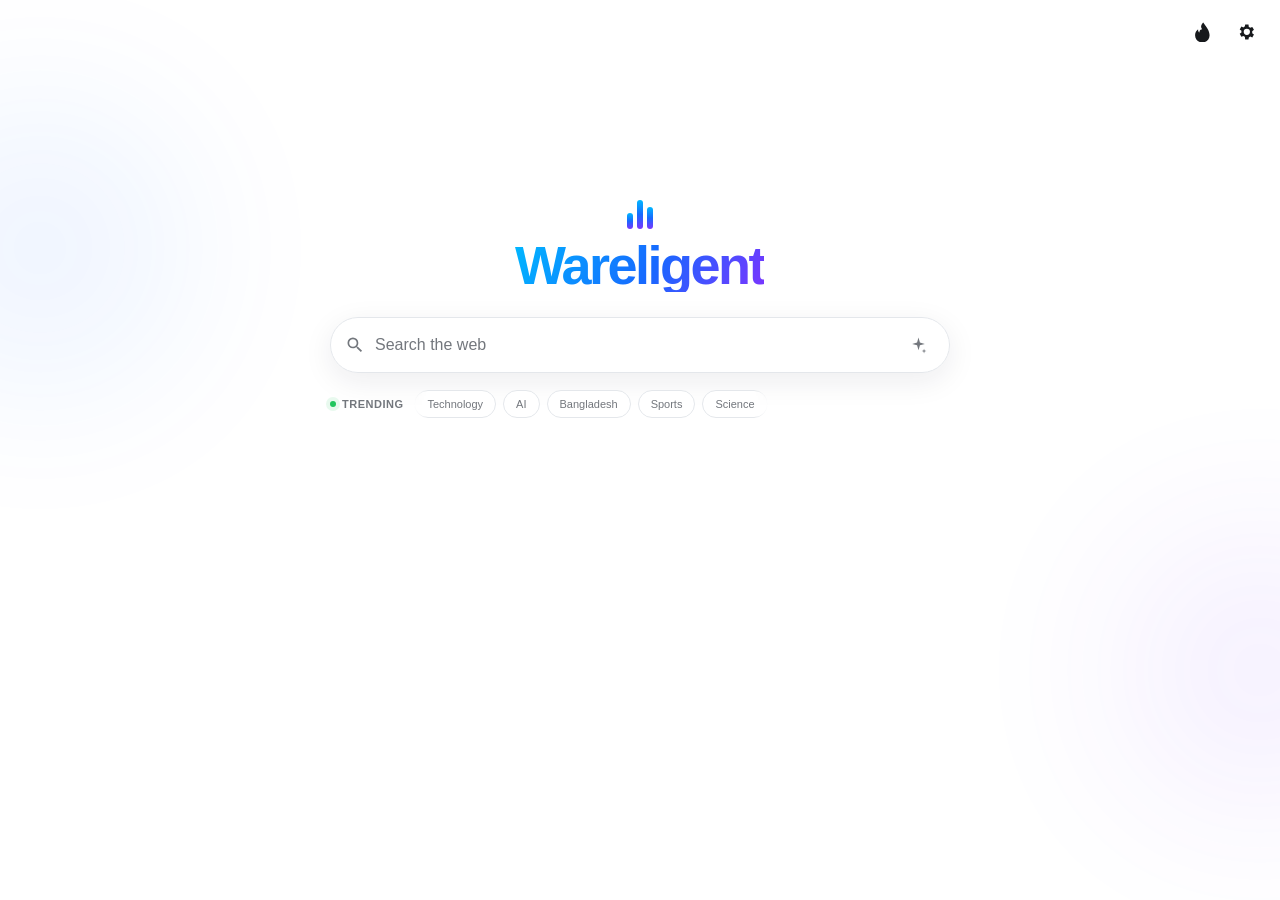
==== commit 6928811f: "Update index.html" ====
--- a/index.html
+++ b/index.html
@@ -5,6 +5,7 @@
   <meta name="viewport" content="width=device-width, initial-scale=1.0">
 
   <meta name="theme-color" content="#ffffff">
+  <link rel="icon" type="image/png" href="/logo.png">
 
   <title>Wareligent</title>
 
--- a/style.css
+++ b/style.css
@@ -1,52 +1,32 @@
 /* =====================================================
    WARELIGENT
-   Professional Search Results UI
+   Minimal Animated Search UI
 ===================================================== */
 
 :root {
-
   --bg: #ffffff;
-  --surface: #ffffff;
-  --surface-soft: #f7f8fa;
-
+  --surface: rgba(255,255,255,.92);
   --text: #17191c;
-  --muted: #727780;
-  --muted-2: #9aa0a8;
-
+  --muted: #73777d;
   --border: #e4e7eb;
-  --border-soft: #edf0f3;
-
+  --hover: #f4f6f8;
   --primary: #1769ff;
-  --primary-soft: rgba(23,105,255,.08);
-
-  --success: #20a464;
 
   --shadow:
-    0 8px 28px rgba(20,30,50,.06);
-
-  --header-height: 72px;
-
+    0 8px 30px rgba(20,30,50,.08);
 }
 
 body.dark-theme {
-
   --bg: #0f1114;
-  --surface: #171a1f;
-  --surface-soft: #1c2025;
-
-  --text: #f1f3f5;
-  --muted: #969da7;
-  --muted-2: #68707b;
-
+  --surface: rgba(22,25,29,.94);
+  --text: #f2f4f7;
+  --muted: #9299a3;
   --border: #2b3037;
-  --border-soft: #242930;
-
+  --hover: #1c2025;
   --primary: #6b9cff;
-  --primary-soft: rgba(107,156,255,.10);
 
   --shadow:
-    0 10px 30px rgba(0,0,0,.22);
-
+    0 8px 30px rgba(0,0,0,.35);
 }
 
 
@@ -55,29 +35,20 @@
 ===================================================== */
 
 * {
-
   margin: 0;
   padding: 0;
-
   box-sizing: border-box;
 
   -webkit-tap-highlight-color: transparent;
-
-}
-
-html {
-
-  scroll-behavior: smooth;
-
-}
-
+}
+
+html,
 body {
-
+  min-height: 100%;
+}
+
+body {
   min-height: 100vh;
-
-  background: var(--bg);
-
-  color: var(--text);
 
   font-family:
     -apple-system,
@@ -87,266 +58,258 @@
     Arial,
     sans-serif;
 
+  background: var(--bg);
+  color: var(--text);
+
   overflow-x: hidden;
 
   transition:
-    background .3s ease,
-    color .3s ease;
-
+    background .35s ease,
+    color .35s ease;
 }
 
 button,
 input {
-
   font: inherit;
-
-}
-
-button {
+}
+
+
+/* =====================================================
+   APP
+===================================================== */
+
+.app {
+  min-height: 100vh;
+
+  position: relative;
+
+  overflow: hidden;
+
+  background: var(--bg);
+}
+
+
+/* =====================================================
+   AMBIENT BACKGROUND
+===================================================== */
+
+.ambient {
+  position: absolute;
+
+  width: 280px;
+  height: 280px;
+
+  border-radius: 50%;
+
+  filter: blur(90px);
+
+  opacity: .08;
+
+  pointer-events: none;
+
+  animation:
+    float 12s ease-in-out infinite alternate;
+}
+
+.ambient-one {
+  top: 12%;
+  left: -100px;
+
+  background: #1769ff;
+}
+
+.ambient-two {
+  right: -120px;
+  bottom: 10%;
+
+  background: #7a35ff;
+
+  animation-delay: -5s;
+}
+
+@keyframes float {
+
+  from {
+    transform:
+      translate3d(0,0,0)
+      scale(1);
+  }
+
+  to {
+    transform:
+      translate3d(35px,-25px,0)
+      scale(1.15);
+  }
+
+}
+
+
+/* =====================================================
+   TOP BAR
+===================================================== */
+
+.topbar {
+  height: 64px;
+
+  padding: 10px 14px;
+
+  display: flex;
+  align-items: center;
+  justify-content: space-between;
+
+  position: relative;
+  z-index: 10;
+
+  animation:
+    topbarIn .7s ease both;
+}
+
+@keyframes topbarIn {
+
+  from {
+    opacity: 0;
+    transform: translateY(-12px);
+  }
+
+  to {
+    opacity: 1;
+    transform: translateY(0);
+  }
+
+}
+
+.top-actions {
+  display: flex;
+  gap: 4px;
+}
+
+
+/* =====================================================
+   TOP BUTTON
+===================================================== */
+
+.top-btn {
+  width: 40px;
+  height: 40px;
+
+  border: 0;
+  border-radius: 50%;
+
+  background: transparent;
+
+  color: var(--text);
+
+  display: grid;
+  place-items: center;
 
   cursor: pointer;
 
-}
-
-a {
-
-  color: inherit;
-
-}
-
-
-/* =====================================================
-   APP
-===================================================== */
-
-.search-app {
-
-  min-height: 100vh;
-
-  background:
-    radial-gradient(
-      circle at 15% 10%,
-      rgba(23,105,255,.035),
-      transparent 28%
-    ),
-
-    var(--bg);
-
-}
-
-
-/* =====================================================
-   PAGE TRANSITION
-===================================================== */
-
-.page-transition {
-
-  position: fixed;
-
-  inset: 0;
-
-  z-index: 9999;
-
-  pointer-events: none;
-
-  background:
-    linear-gradient(
-      120deg,
-      #1769ff,
-      #7a35ff
-    );
-
-  opacity: 0;
-
-  transform:
-    scaleY(0);
-
-  transform-origin:
-    bottom;
-
-}
-
-body.page-enter .page-transition {
+  transition:
+    background .2s ease,
+    transform .2s ease;
+}
+
+.top-btn svg {
+  width: 20px;
+  height: 20px;
+
+  fill: currentColor;
+}
+
+.top-btn:hover {
+  background: var(--hover);
+}
+
+.top-btn:active {
+  transform: scale(.88);
+}
+
+
+/* =====================================================
+   MAIN
+===================================================== */
+
+.main {
+  min-height:
+    calc(100vh - 64px);
+
+  display: flex;
+  justify-content: center;
+
+  padding:
+    15vh
+    18px
+    30px;
+
+  position: relative;
+  z-index: 2;
+}
+
+.search-section {
+  width: 100%;
+  max-width: 620px;
+
+  display: flex;
+  flex-direction: column;
+  align-items: center;
+}
+
+
+/* =====================================================
+   BRAND
+===================================================== */
+
+.brand {
+  display: flex;
+  flex-direction: column;
+  align-items: center;
+
+  margin-bottom: 25px;
 
   animation:
-    pageEnter .65s
-    cubic-bezier(.77,0,.18,1)
+    brandIn .8s
+    cubic-bezier(.2,.8,.2,1)
     both;
-
-}
-
-body.page-leave .page-transition {
-
-  animation:
-    pageLeave .5s
-    cubic-bezier(.77,0,.18,1)
-    both;
-
-}
-
-@keyframes pageEnter {
-
-  0% {
-
+}
+
+@keyframes brandIn {
+
+  from {
+    opacity: 0;
+    transform:
+      translateY(20px)
+      scale(.96);
+  }
+
+  to {
     opacity: 1;
-
     transform:
-      scaleY(1);
-
-    transform-origin:
-      bottom;
-
-  }
-
-  100% {
-
-    opacity: 0;
-
-    transform:
-      scaleY(0);
-
-    transform-origin:
-      top;
-
-  }
-
-}
-
-@keyframes pageLeave {
-
-  0% {
-
-    opacity: 0;
-
-    transform:
-      scaleY(0);
-
-    transform-origin:
-      top;
-
-  }
-
-  45% {
-
-    opacity: 1;
-
-    transform:
-      scaleY(1);
-
-    transform-origin:
-      top;
-
-  }
-
-  100% {
-
-    opacity: 1;
-
-    transform:
-      scaleY(1);
-
-    transform-origin:
-      bottom;
-
-  }
-
-}
-
-
-/* =====================================================
-   HEADER
-===================================================== */
-
-.results-header {
-
-  position: sticky;
-
-  top: 0;
-
-  z-index: 100;
-
-  height:
-    var(--header-height);
-
-  background:
-    color-mix(
-      in srgb,
-      var(--bg) 88%,
-      transparent
-    );
-
-  border-bottom:
-    1px solid var(--border-soft);
-
-  backdrop-filter:
-    blur(18px);
-
-  -webkit-backdrop-filter:
-    blur(18px);
-
-}
-
-.header-inner {
-
-  width: min(
-    1180px,
-    calc(100% - 28px)
-  );
-
-  height: 100%;
-
-  margin: auto;
-
-  display: flex;
-
-  align-items: center;
-
-  gap: 20px;
-
-}
-
-
-/* =====================================================
-   MINI LOGO
-===================================================== */
-
-.home-btn {
-
-  flex-shrink: 0;
-
-  display: flex;
-
-  align-items: center;
-
-  gap: 9px;
-
-  text-decoration: none;
-
-  font-weight: 800;
-
-  letter-spacing: -.5px;
-
-}
-
-.mini-logo {
-
-  height: 25px;
-
-  display: flex;
-
+      translateY(0)
+      scale(1);
+  }
+
+}
+
+
+/* =====================================================
+   BRAND MARK
+===================================================== */
+
+.brand-mark {
+  height: 30px;
+
+  display: flex;
   align-items: flex-end;
 
-  gap: 3px;
-
-}
-
-.mini-logo i {
-
-  display: block;
-
-  width: 5px;
-
-  border-radius: 8px;
+  gap: 4px;
+
+  margin-bottom: 9px;
+}
+
+.brand-mark span {
+  width: 6px;
+
+  border-radius: 10px;
 
   background:
     linear-gradient(
@@ -356,1153 +319,669 @@
       #7a35ff
     );
 
-}
-
-.mini-logo i:nth-child(1) {
-
-  height: 13px;
-
-}
-
-.mini-logo i:nth-child(2) {
-
-  height: 24px;
-
-}
-
-.mini-logo i:nth-child(3) {
-
-  height: 18px;
-
-}
-
-.home-label {
-
-  font-size: 17px;
-
-}
-
-
-/* =====================================================
-   SEARCH BAR
-===================================================== */
-
-.results-search {
-
-  flex: 1;
-
-  max-width: 720px;
-
-  height: 46px;
-
-  margin: auto;
-
-  display: flex;
-
+  animation:
+    barPulse 2.2s
+    ease-in-out
+    infinite;
+}
+
+.brand-mark span:nth-child(1) {
+  height: 16px;
+  animation-delay: 0s;
+}
+
+.brand-mark span:nth-child(2) {
+  height: 29px;
+  animation-delay: .15s;
+}
+
+.brand-mark span:nth-child(3) {
+  height: 22px;
+  animation-delay: .3s;
+}
+
+@keyframes barPulse {
+
+  0%,
+  100% {
+    transform: scaleY(.85);
+  }
+
+  50% {
+    transform: scaleY(1);
+  }
+
+}
+
+
+.brand h1 {
+  font-size:
+    clamp(40px, 10vw, 54px);
+
+  line-height: 1;
+
+  font-weight: 800;
+
+  letter-spacing: -2.5px;
+
+  background:
+    linear-gradient(
+      120deg,
+      #00b8ff,
+      #1769ff 55%,
+      #7a35ff
+    );
+
+  -webkit-background-clip: text;
+  background-clip: text;
+
+  -webkit-text-fill-color: transparent;
+}
+
+
+/* =====================================================
+   SEARCH BOX
+===================================================== */
+
+.search-box {
+  width: 100%;
+
+  height: 56px;
+
+  display: flex;
   align-items: center;
 
-  gap: 9px;
-
   padding:
-    0 8px 0 14px;
+    0 14px;
+
+  gap: 10px;
+
+  background:
+    var(--surface);
 
   border:
     1px solid var(--border);
 
-  border-radius: 24px;
-
-  background:
-    var(--surface);
+  border-radius: 28px;
 
   box-shadow:
-    0 3px 14px
-    rgba(20,30,50,.035);
+    var(--shadow);
+
+  backdrop-filter: blur(14px);
+  -webkit-backdrop-filter: blur(14px);
+
+  animation:
+    searchIn .9s
+    .1s
+    cubic-bezier(.2,.8,.2,1)
+    both;
 
   transition:
-    border-color .2s ease,
-    box-shadow .2s ease;
-
-}
-
-.results-search:focus-within {
-
+    border .25s ease,
+    box-shadow .25s ease,
+    border-radius .3s ease,
+    transform .25s ease;
+}
+
+@keyframes searchIn {
+
+  from {
+    opacity: 0;
+    transform:
+      translateY(20px)
+      scale(.97);
+  }
+
+  to {
+    opacity: 1;
+    transform:
+      translateY(0)
+      scale(1);
+  }
+
+}
+
+.search-box:focus-within {
   border-color:
-    rgba(23,105,255,.42);
+    rgba(23,105,255,.4);
 
   box-shadow:
-    0 5px 22px
-    rgba(23,105,255,.10);
-
-}
-
-.results-search-icon {
-
+    0 10px 38px
+    rgba(23,105,255,.12);
+
+  transform:
+    translateY(-1px);
+}
+
+
+/* =====================================================
+   SEARCH ICON
+===================================================== */
+
+.search-icon {
+  width: 20px;
+  height: 20px;
+
+  flex-shrink: 0;
+
+  fill: var(--muted);
+}
+
+
+/* =====================================================
+   INPUT
+===================================================== */
+
+.search-box input {
+  flex: 1;
+
+  min-width: 0;
+
+  border: 0;
+  outline: 0;
+
+  background: transparent;
+
+  color: var(--text);
+
+  font-size: 16px;
+}
+
+.search-box input::placeholder {
+  color: var(--muted);
+}
+
+
+/* =====================================================
+   BACK
+===================================================== */
+
+.back-btn {
+  width: 30px;
+  height: 30px;
+
+  flex-shrink: 0;
+
+  border: 0;
+  background: transparent;
+
+  color: var(--text);
+
+  display: none;
+  place-items: center;
+
+  cursor: pointer;
+}
+
+.back-btn svg {
+  width: 20px;
+  height: 20px;
+
+  fill: currentColor;
+}
+
+
+/* =====================================================
+   CLEAR
+===================================================== */
+
+.clear-btn {
+  width: 28px;
+  height: 28px;
+
+  border: 0;
+  background: transparent;
+
+  color: var(--muted);
+
+  font-size: 23px;
+  font-weight: 300;
+
+  display: none;
+  place-items: center;
+
+  cursor: pointer;
+}
+
+
+/* =====================================================
+   AI
+===================================================== */
+
+.ai-btn {
+  width: 34px;
+  height: 34px;
+
+  flex-shrink: 0;
+
+  border: 0;
+  border-radius: 50%;
+
+  background: transparent;
+
+  color: var(--muted);
+
+  display: grid;
+  place-items: center;
+
+  cursor: pointer;
+
+  transition:
+    color .2s ease,
+    background .2s ease,
+    transform .2s ease;
+}
+
+.ai-btn svg {
   width: 19px;
   height: 19px;
 
+  fill: currentColor;
+
+  animation:
+    sparkle 3s
+    ease-in-out
+    infinite;
+}
+
+@keyframes sparkle {
+
+  0%,
+  100% {
+    transform: rotate(0deg) scale(1);
+  }
+
+  50% {
+    transform: rotate(8deg) scale(1.08);
+  }
+
+}
+
+.ai-btn:hover {
+  color: var(--primary);
+  background: var(--hover);
+}
+
+.ai-btn:active {
+  transform: scale(.88);
+}
+
+
+/* =====================================================
+   TRENDING
+===================================================== */
+
+.trending {
+  width: 100%;
+
+  margin-top: 17px;
+
+  display: flex;
+  align-items: center;
+
+  gap: 11px;
+
+  animation:
+    trendingIn .8s
+    .35s
+    ease
+    both;
+}
+
+@keyframes trendingIn {
+
+  from {
+    opacity: 0;
+    transform: translateY(10px);
+  }
+
+  to {
+    opacity: 1;
+    transform: translateY(0);
+  }
+
+}
+
+
+/* Trending title */
+
+.trending-head {
   flex-shrink: 0;
 
-  fill: var(--muted);
-
-}
-
-.results-search input {
-
+  display: flex;
+  align-items: center;
+
+  gap: 6px;
+
+  color: var(--muted);
+
+  font-size: 11px;
+  font-weight: 600;
+
+  text-transform: uppercase;
+
+  letter-spacing: .5px;
+}
+
+.trend-dot {
+  width: 6px;
+  height: 6px;
+
+  border-radius: 50%;
+
+  background: #22c55e;
+
+  box-shadow:
+    0 0 0 4px
+    rgba(34,197,94,.10);
+
+  animation:
+    livePulse 1.8s
+    infinite;
+}
+
+@keyframes livePulse {
+
+  0%,
+  100% {
+    opacity: .55;
+    transform: scale(.85);
+  }
+
+  50% {
+    opacity: 1;
+    transform: scale(1);
+  }
+
+}
+
+
+/* Trending scroll */
+
+.trend-scroll {
   min-width: 0;
 
-  flex: 1;
+  display: flex;
+
+  gap: 7px;
+
+  overflow-x: auto;
+
+  scrollbar-width: none;
+
+  mask-image:
+    linear-gradient(
+      90deg,
+      transparent 0,
+      #000 4%,
+      #000 96%,
+      transparent 100%
+    );
+}
+
+.trend-scroll::-webkit-scrollbar {
+  display: none;
+}
+
+
+/* Trend item */
+
+.trend-item {
+  flex-shrink: 0;
+
+  padding:
+    7px 12px;
+
+  border:
+    1px solid var(--border);
+
+  border-radius: 18px;
+
+  background: var(--surface);
+
+  color: var(--muted);
+
+  font-size: 11px;
+
+  cursor: pointer;
+
+  transition:
+    color .2s ease,
+    background .2s ease,
+    border .2s ease,
+    transform .2s ease;
+}
+
+.trend-item:hover {
+  color: var(--primary);
+
+  border-color:
+    rgba(23,105,255,.3);
+
+  background:
+    rgba(23,105,255,.05);
+
+  transform:
+    translateY(-1px);
+}
+
+.trend-item:active {
+  transform: scale(.95);
+}
+
+
+/* =====================================================
+   SEARCH FOCUS MODE
+===================================================== */
+
+body.search-focused .topbar {
+  display: none;
+}
+
+body.search-focused .main {
+  min-height: 100vh;
+
+  padding:
+    0
+    0
+    20px;
+
+  align-items: stretch;
+}
+
+body.search-focused .search-section {
+  max-width: none;
+}
+
+body.search-focused .brand {
+  display: none;
+}
+
+body.search-focused .trending {
+  display: none;
+}
+
+body.search-focused .search-box {
+  height: 52px;
+
+  border-radius:
+    0
+    0
+    14px
+    14px;
+
+  border-top: 0;
+
+  box-shadow:
+    0 5px 20px
+    rgba(0,0,0,.08);
+}
+
+body.search-focused .search-icon {
+  display: none;
+}
+
+body.search-focused .back-btn {
+  display: grid;
+}
+
+
+/* =====================================================
+   SETTINGS
+===================================================== */
+
+.menu-modal {
+  position: fixed;
+  inset: 0;
+
+  z-index: 1000;
+
+  display: flex;
+  justify-content: flex-end;
+
+  background:
+    rgba(0,0,0,.25);
+
+  backdrop-filter: blur(3px);
+  -webkit-backdrop-filter: blur(3px);
+
+  opacity: 0;
+
+  pointer-events: none;
+
+  transition:
+    opacity .25s ease;
+}
+
+.menu-modal.open {
+  opacity: 1;
+  pointer-events: auto;
+}
+
+.menu {
+  width:
+    min(300px, 86vw);
 
   height: 100%;
 
-  border: 0;
-
-  outline: 0;
-
-  background: transparent;
-
-  color: var(--text);
-
-  font-size: 15px;
-
-}
-
-.results-search input::placeholder {
-
-  color: var(--muted);
-
-}
-
-.back-home-btn {
-
-  display: none;
-
-  width: 30px;
-  height: 30px;
-
-  border: 0;
-
-  background: transparent;
-
-  color: var(--text);
-
-  place-items: center;
-
-}
-
-.back-home-btn svg {
-
-  width: 19px;
-  height: 19px;
-
-  fill: currentColor;
+  padding:
+    22px 18px;
+
+  background: var(--bg);
+
+  border-left:
+    1px solid var(--border);
 
   transform:
-    rotate(180deg);
-
-}
-
-.clear-query {
-
-  width: 30px;
-  height: 30px;
-
-  border: 0;
-
-  background: transparent;
-
-  color: var(--muted);
-
-  font-size: 22px;
-
-  font-weight: 300;
-
-  display: none;
-
-  place-items: center;
-
-}
-
-.submit-search {
-
+    translateX(100%);
+
+  transition:
+    transform .3s
+    cubic-bezier(.16,1,.3,1);
+}
+
+.menu-modal.open .menu {
+  transform:
+    translateX(0);
+}
+
+.menu-header {
+  display: flex;
+  justify-content: space-between;
+  align-items: center;
+
+  margin-bottom: 25px;
+
+  font-size: 19px;
+  font-weight: 700;
+}
+
+.menu-header button {
   width: 34px;
   height: 34px;
 
   border: 0;
-
   border-radius: 50%;
 
-  background:
-    var(--primary-soft);
-
-  color:
-    var(--primary);
-
-  display: grid;
-
-  place-items: center;
+  background: transparent;
+
+  color: var(--text);
+
+  font-size: 25px;
+
+  cursor: pointer;
+}
+
+.setting {
+  width: 100%;
+  min-height: 52px;
+
+  margin-bottom: 8px;
+
+  padding: 0 13px;
+
+  display: flex;
+  align-items: center;
+  justify-content: space-between;
+
+  border:
+    1px solid var(--border);
+
+  border-radius: 12px;
+
+  background: var(--hover);
+
+  color: var(--text);
+
+  text-decoration: none;
+
+  font-size: 14px;
+
+  cursor: pointer;
 
   transition:
     transform .2s ease,
-    background .2s ease;
-
-}
-
-.submit-search svg {
-
-  width: 18px;
-  height: 18px;
-
-  fill: currentColor;
-
-}
-
-.submit-search:hover {
+    border .2s ease;
+}
+
+.setting:active {
+  transform: scale(.98);
+}
+
+
+/* =====================================================
+   FIRE
+===================================================== */
+
+.fire-overlay {
+  position: fixed;
+  inset: 0;
+
+  z-index: 5000;
+
+  pointer-events: none;
+
+  opacity: 0;
 
   background:
-    rgba(23,105,255,.14);
-
-}
-
-.submit-search:active {
+    radial-gradient(
+      circle,
+      rgba(255,120,20,.55),
+      transparent 65%
+    );
+
+  transform: scale(.7);
+
+  transition:
+    opacity .2s ease,
+    transform .35s ease;
+}
+
+.fire-overlay.active {
+  opacity: 1;
 
   transform:
-    scale(.88);
-
-}
-
-
-/* =====================================================
-   SETTINGS BUTTON
-===================================================== */
-
-.settings-btn {
-
-  width: 40px;
-  height: 40px;
-
-  flex-shrink: 0;
-
-  border: 0;
-
-  border-radius: 50%;
-
-  background: transparent;
-
-  color: var(--text);
-
-  display: grid;
-
-  place-items: center;
-
-  transition:
-    background .2s ease,
-    transform .2s ease;
-
-}
-
-.settings-btn:hover {
-
-  background:
-    var(--surface-soft);
-
-}
-
-.settings-btn:active {
-
-  transform:
-    scale(.88);
-
-}
-
-.settings-btn svg {
-
-  width: 20px;
-  height: 20px;
-
-  fill: currentColor;
-
-}
-
-
-/* =====================================================
-   MAIN
-===================================================== */
-
-.results-main {
-
-  min-height:
-    calc(100vh - var(--header-height));
-
-}
-
-.results-container {
-
-  width: min(
-    820px,
-    calc(100% - 32px)
-  );
-
-  margin:
-    0 auto;
-
-  padding:
-    27px 0 80px;
-
-}
-
-
-/* =====================================================
-   RESULTS INFO
-===================================================== */
-
-.results-info {
-
-  margin-bottom: 22px;
-
-  animation:
-    contentIn .55s
-    ease both;
-
-}
-
-.results-info-top {
-
-  display: flex;
-
-  align-items: center;
-
-}
-
-.result-count {
-
-  color: var(--muted);
-
-  font-size: 12px;
-
-}
-
-.query-label {
-
-  margin-top: 6px;
-
-  color: var(--text);
-
-  font-size: 14px;
-
-  font-weight: 600;
-
-}
-
-
-/* =====================================================
-   RESULTS
-===================================================== */
-
-.results-list {
-
-  display: flex;
-
-  flex-direction: column;
-
-  gap: 4px;
-
-}
-
-
-/* =====================================================
-   RESULT CARD
-===================================================== */
-
-.result-card {
-
-  position: relative;
-
-  padding:
-    17px 16px 18px;
-
-  border-radius: 13px;
-
-  border:
-    1px solid transparent;
-
-  animation:
-    resultIn .55s
-    cubic-bezier(.2,.8,.2,1)
-    both;
-
-  transition:
-    background .2s ease,
-    border-color .2s ease,
-    transform .2s ease;
-
-}
-
-.result-card:hover {
-
-  background:
-    var(--surface-soft);
-
-  border-color:
-    var(--border-soft);
-
-  transform:
-    translateY(-1px);
-
-}
-
-.result-card:nth-child(2) {
-
-  animation-delay:
-    .045s;
-
-}
-
-.result-card:nth-child(3) {
-
-  animation-delay:
-    .09s;
-
-}
-
-.result-card:nth-child(4) {
-
-  animation-delay:
-    .135s;
-
-}
-
-.result-card:nth-child(5) {
-
-  animation-delay:
-    .18s;
-
-}
-
-@keyframes resultIn {
-
-  from {
-
-    opacity: 0;
-
-    transform:
-      translateY(12px);
-
-  }
-
-  to {
-
-    opacity: 1;
-
-    transform:
-      translateY(0);
-
-  }
-
-}
-
-
-/* =====================================================
-   RESULT TOP
-===================================================== */
-
-.result-source {
-
-  display: flex;
-
-  align-items: center;
-
-  gap: 8px;
-
-  margin-bottom: 7px;
-
-  min-width: 0;
-
-}
-
-.source-icon {
-
-  width: 24px;
-  height: 24px;
-
-  flex-shrink: 0;
-
-  border-radius: 7px;
-
-  background:
-    var(--surface-soft);
-
-  border:
-    1px solid var(--border);
-
-  display: grid;
-
-  place-items: center;
-
-  color:
-    var(--muted);
-
-  font-size: 11px;
-
-  font-weight: 700;
-
-}
-
-.source-info {
-
-  min-width: 0;
-
-}
-
-.source-name {
-
-  color:
-    var(--text);
-
-  font-size: 12px;
-
-  font-weight: 600;
-
-  white-space: nowrap;
-
-  overflow: hidden;
-
-  text-overflow: ellipsis;
-
-}
-
-.source-url {
-
-  color:
-    var(--muted);
-
-  font-size: 11px;
-
-  white-space: nowrap;
-
-  overflow: hidden;
-
-  text-overflow: ellipsis;
-
-}
-
-
-/* =====================================================
-   TITLE
-===================================================== */
-
-.result-title {
-
-  display: block;
-
-  margin-bottom: 6px;
-
-  color:
-    var(--primary);
-
-  font-size:
-    clamp(17px, 2.5vw, 19px);
-
-  line-height: 1.3;
-
-  font-weight: 650;
-
-  letter-spacing:
-    -.2px;
-
-  text-decoration: none;
-
-}
-
-.result-title:hover {
-
-  text-decoration:
-    underline;
-
-}
-
-
-/* =====================================================
-   DESCRIPTION
-===================================================== */
-
-.result-description {
-
-  max-width: 700px;
-
-  color:
-    var(--muted);
-
-  font-size: 13px;
-
-  line-height: 1.65;
-
-}
-
-
-/* =====================================================
-   KEYWORDS
-===================================================== */
-
-.result-keywords {
-
-  display: flex;
-
-  flex-wrap: wrap;
-
-  gap: 6px;
-
-  margin-top: 11px;
-
-}
-
-.keyword {
-
-  padding:
-    4px 8px;
-
-  border:
-    1px solid var(--border);
-
-  border-radius: 12px;
-
-  background:
-    var(--surface);
-
-  color:
-    var(--muted);
-
-  font-size: 10px;
-
-}
-
-
-/* =====================================================
-   DIVIDER
-===================================================== */
-
-.result-card::after {
-
-  content: "";
-
-  position: absolute;
-
-  left: 16px;
-  right: 16px;
-
-  bottom: -3px;
-
-  height: 1px;
-
-  background:
-    var(--border-soft);
-
-}
-
-.result-card:last-child::after {
-
-  display: none;
-
-}
-
-
-/* =====================================================
-   LOADING
-===================================================== */
-
-.loading-state {
-
-  min-height: 260px;
-
-  display: flex;
-
-  flex-direction: column;
-
-  align-items: center;
-
-  justify-content: center;
-
-  gap: 14px;
-
-  color: var(--muted);
-
-  animation:
-    contentIn .4s ease both;
-
-}
-
-.loading-logo {
-
-  height: 28px;
-
-  display: flex;
-
-  align-items: flex-end;
-
-  gap: 4px;
-
-}
-
-.loading-logo span {
-
-  width: 5px;
-
-  border-radius: 8px;
-
-  background:
-    linear-gradient(
-      180deg,
-      #00b8ff,
-      #1769ff,
-      #7a35ff
-    );
-
-  animation:
-    loadingBars
-    1s
-    ease-in-out
-    infinite;
-
-}
-
-.loading-logo span:nth-child(1) {
-
-  height: 15px;
-
-  animation-delay:
-    0s;
-
-}
-
-.loading-logo span:nth-child(2) {
-
-  height: 28px;
-
-  animation-delay:
-    .12s;
-
-}
-
-.loading-logo span:nth-child(3) {
-
-  height: 21px;
-
-  animation-delay:
-    .24s;
-
-}
-
-@keyframes loadingBars {
-
-  0%,
-  100% {
-
-    transform:
-      scaleY(.55);
-
-    opacity: .45;
-
-  }
-
-  50% {
-
-    transform:
-      scaleY(1);
-
-    opacity: 1;
-
-  }
-
-}
-
-.loading-state p {
-
-  font-size: 12px;
-
-}
-
-
-/* =====================================================
-   EMPTY / ERROR
-===================================================== */
-
-.empty-state,
-.error-state {
-
-  min-height:
-    390px;
-
-  display: flex;
-
-  flex-direction: column;
-
-  align-items: center;
-
-  justify-content: center;
-
-  text-align: center;
-
-  padding: 30px;
-
-  animation:
-    contentIn .5s
-    ease both;
-
-}
-
-.empty-icon,
-.error-icon {
-
-  width: 52px;
-  height: 52px;
-
-  margin-bottom: 16px;
-
-  border:
-    1px solid var(--border);
-
-  border-radius: 16px;
-
-  background:
-    var(--surface-soft);
-
-  color:
-    var(--muted);
-
-  display: grid;
-
-  place-items: center;
-
-}
-
-.empty-icon svg {
-
-  width: 23px;
-  height: 23px;
-
-  fill: currentColor;
-
-}
-
-.error-icon {
-
-  font-size: 21px;
-
-  font-weight: 700;
-
-}
-
-.empty-state h2,
-.error-state h2 {
-
-  font-size: 18px;
-
-  margin-bottom: 7px;
-
-}
-
-.empty-state p,
-.error-state p {
-
-  max-width: 350px;
-
-  color: var(--muted);
-
-  font-size: 13px;
-
-  line-height: 1.6;
-
-}
-
-.empty-state button,
-.error-state button {
-
-  margin-top: 20px;
-
-  padding:
-    9px 15px;
-
-  border:
-    1px solid var(--border);
-
-  border-radius: 10px;
-
-  background:
-    var(--surface);
-
-  color:
-    var(--text);
-
-  font-size: 12px;
-
-  font-weight: 600;
-
-  transition:
-    background .2s ease,
-    transform .2s ease;
-
-}
-
-.empty-state button:hover,
-.error-state button:hover {
-
-  background:
-    var(--surface-soft);
-
-}
-
-.empty-state button:active,
-.error-state button:active {
-
-  transform:
-    scale(.96);
-
-}
-
-
-/* =====================================================
-   SETTINGS
-===================================================== */
-
-.settings-modal {
-
-  position: fixed;
-
-  inset: 0;
-
-  z-index: 1000;
-
-  display: flex;
-
-  justify-content: flex-end;
-
-  background:
-    rgba(0,0,0,.22);
-
-  backdrop-filter:
-    blur(4px);
-
-  opacity: 0;
-
-  pointer-events: none;
-
-  transition:
-    opacity .25s ease;
-
-}
-
-.settings-modal.open {
-
-  opacity: 1;
-
-  pointer-events: auto;
-
-}
-
-.settings-panel {
-
-  width:
-    min(310px, 88vw);
-
-  height: 100%;
-
-  padding:
-    22px 18px;
-
-  background:
-    var(--bg);
-
-  border-left:
-    1px solid var(--border);
-
-  transform:
-    translateX(100%);
-
-  transition:
-    transform .32s
-    cubic-bezier(.16,1,.3,1);
-
-}
-
-.settings-modal.open
-.settings-panel {
-
-  transform:
-    translateX(0);
-
-}
-
-.settings-header {
-
-  display: flex;
-
-  justify-content: space-between;
-
-  align-items: center;
-
-  margin-bottom: 24px;
-
-}
-
-.settings-header strong {
-
-  font-size: 19px;
-
-}
-
-.settings-header button {
-
-  width: 34px;
-  height: 34px;
-
-  border: 0;
-
-  border-radius: 50%;
-
-  background: transparent;
-
-  color: var(--text);
-
-  font-size: 25px;
-
-}
-
-.setting-row {
-
-  width: 100%;
-
-  min-height: 51px;
-
-  margin-bottom: 8px;
-
-  padding:
-    0 13px;
-
-  display: flex;
-
-  align-items: center;
-
-  justify-content: space-between;
-
-  border:
-    1px solid var(--border);
-
-  border-radius: 12px;
-
-  background:
-    var(--surface-soft);
-
-  color:
-    var(--text);
-
-  text-decoration: none;
-
-  font-size: 13px;
-
-  cursor: pointer;
-
-}
-
-.setting-value {
-
-  color:
-    var(--muted);
-
-}
-
-
-/* =====================================================
-   ROUTE LOADER
-===================================================== */
-
-.route-loader {
-
-  position: fixed;
-
-  top: 0;
-  left: 0;
-  right: 0;
-
-  height: 2px;
-
-  z-index: 10000;
-
-  pointer-events: none;
-
-  opacity: 0;
-
-}
-
-.route-loader.active {
-
-  opacity: 1;
-
-}
-
-.loader-line {
-
-  width: 35%;
-
-  height: 100%;
-
-  background:
-    linear-gradient(
-      90deg,
-      #00b8ff,
-      #1769ff,
-      #7a35ff
-    );
-
-  animation:
-    routeLoading
-    1.1s
-    ease-in-out
-    infinite;
-
-}
-
-@keyframes routeLoading {
-
-  0% {
-
-    transform:
-      translateX(-120%);
-
-  }
-
-  100% {
-
-    transform:
-      translateX(350%);
-
-  }
-
-}
-
-
-/* =====================================================
-   CONTENT ANIMATION
-===================================================== */
-
-@keyframes contentIn {
-
-  from {
-
-    opacity: 0;
-
-    transform:
-      translateY(8px);
-
-  }
-
-  to {
-
-    opacity: 1;
-
-    transform:
-      translateY(0);
-
-  }
-
+    scale(1.15);
 }
 
 
@@ -1510,129 +989,26 @@
    MOBILE
 ===================================================== */
 
-@media (max-width: 700px) {
-
-  :root {
-
-    --header-height:
-      64px;
-
-  }
-
-  .header-inner {
-
-    width:
-      calc(100% - 18px);
-
+@media (max-width: 480px) {
+
+  .main {
+    padding-top: 15vh;
+  }
+
+  .brand h1 {
+    font-size: 42px;
+  }
+
+  .search-box {
+    height: 54px;
+  }
+
+  .trending {
     gap: 8px;
-
-  }
-
-  .home-label {
-
-    display: none;
-
-  }
-
-  .home-btn {
-
-    width: 36px;
-    height: 36px;
-
-    justify-content: center;
-
-  }
-
-  .results-search {
-
-    height: 44px;
-
-  }
-
-  .settings-btn {
-
-    width: 36px;
-    height: 36px;
-
-  }
-
-  .results-container {
-
-    width:
-      calc(100% - 20px);
-
-    padding-top:
-      20px;
-
-  }
-
-  .result-card {
-
-    padding:
-      15px 10px 17px;
-
-    border-radius:
-      10px;
-
-  }
-
-  .result-card:hover {
-
-    transform: none;
-
-  }
-
-  .result-card::after {
-
-    left: 10px;
-    right: 10px;
-
-  }
-
-  .result-description {
-
-    font-size: 12.5px;
-
-  }
-
-}
-
-@media (max-width: 430px) {
-
-  .results-search {
-
-    padding-left:
-      11px;
-
-    gap: 7px;
-
-  }
-
-  .results-search-icon {
-
-    width: 17px;
-    height: 17px;
-
-  }
-
-  .results-search input {
-
-    font-size: 14px;
-
-  }
-
-  .submit-search {
-
-    width: 32px;
-    height: 32px;
-
-  }
-
-  .source-url {
-
-    max-width:
-      190px;
-
+  }
+
+  .trending-head {
+    font-size: 10px;
   }
 
 }
@@ -1647,13 +1023,8 @@
   *,
   *::before,
   *::after {
-
     animation: none !important;
-
     transition: none !important;
-
-    scroll-behavior: auto !important;
-
-  }
-
-}
+  }
+
+}
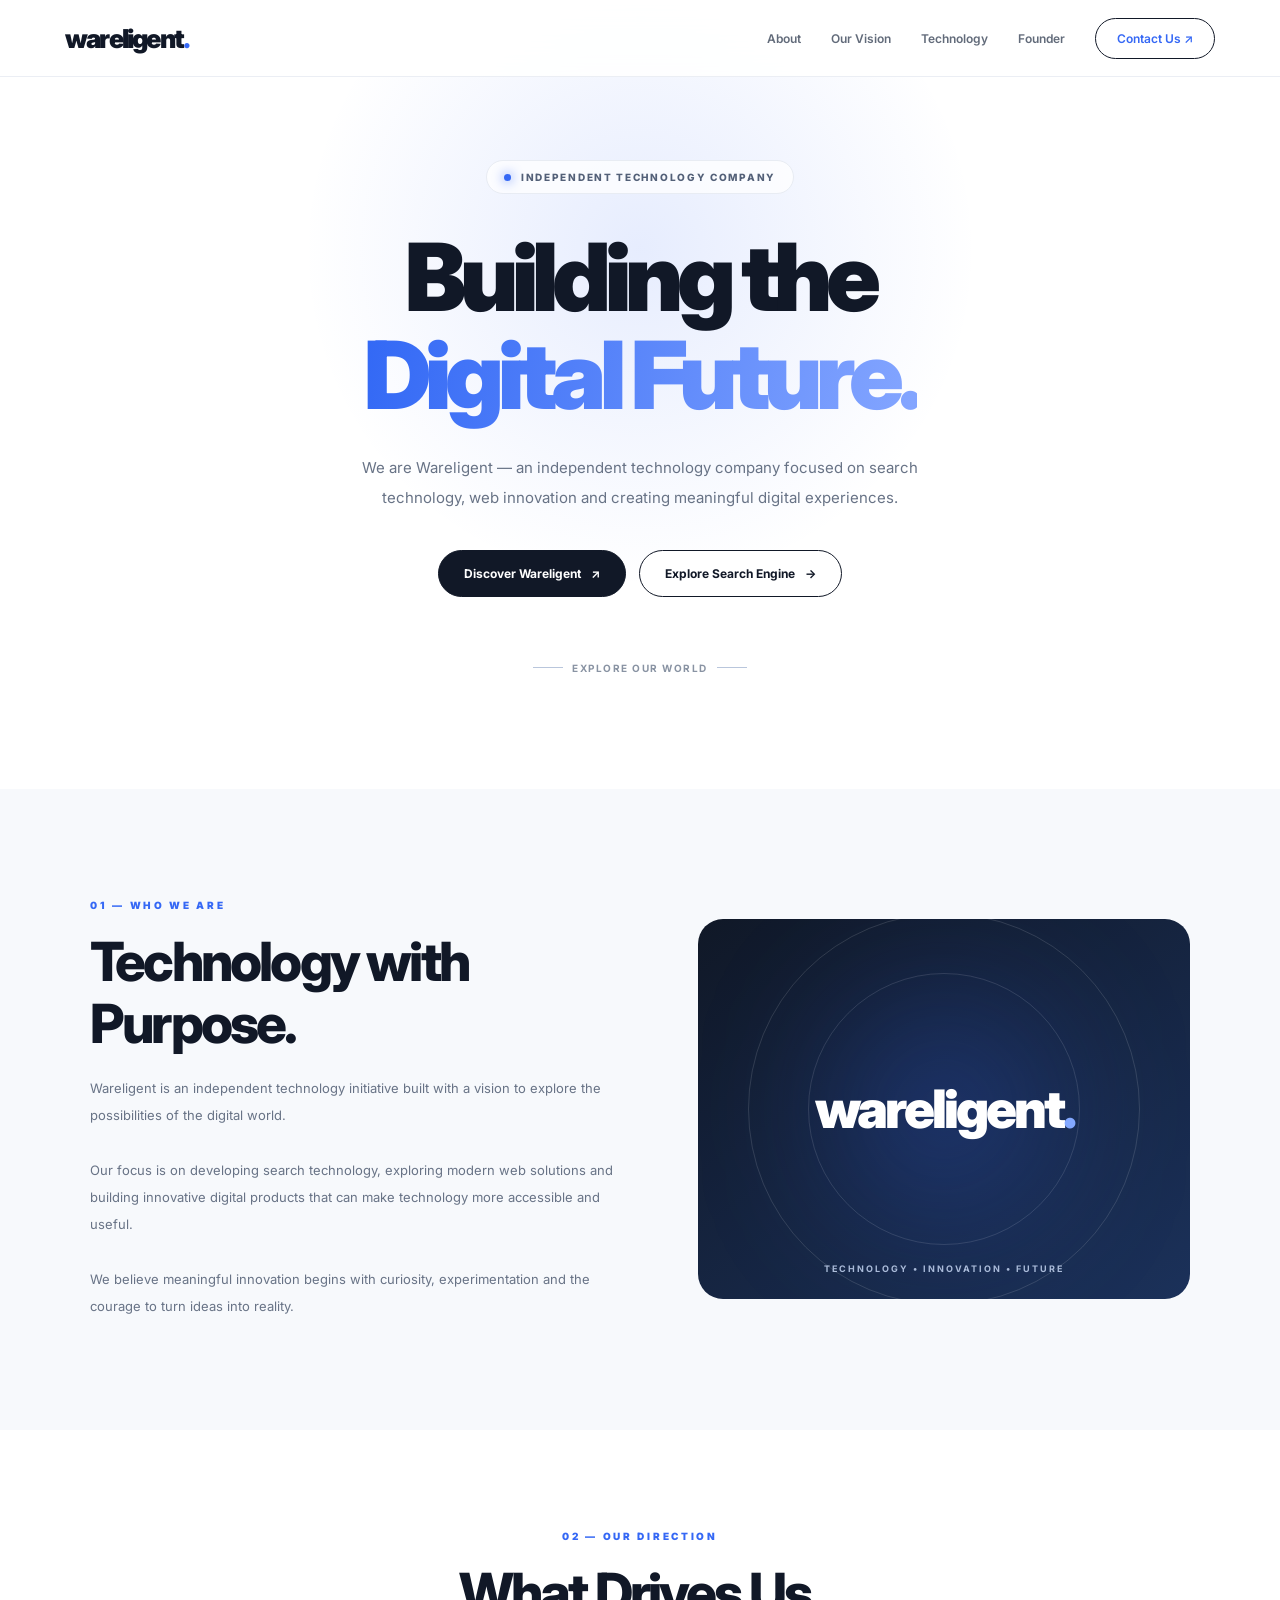
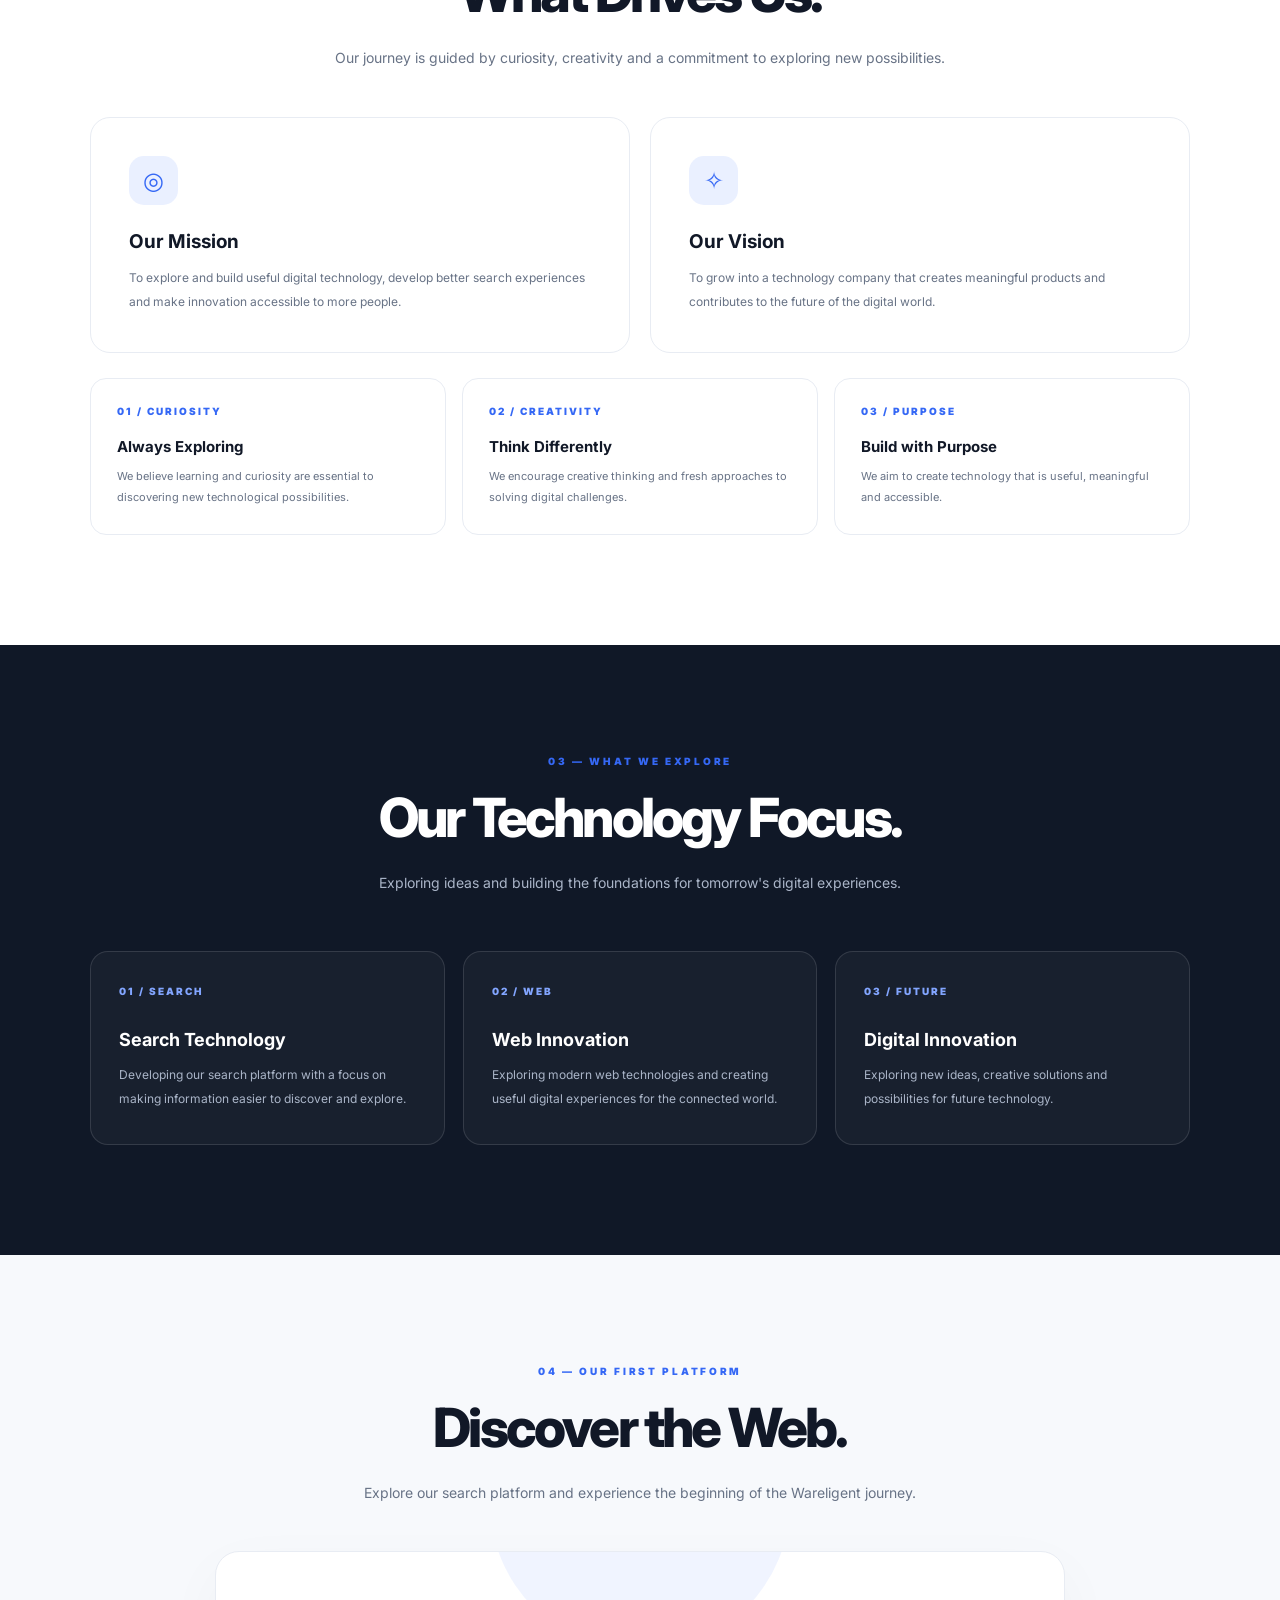
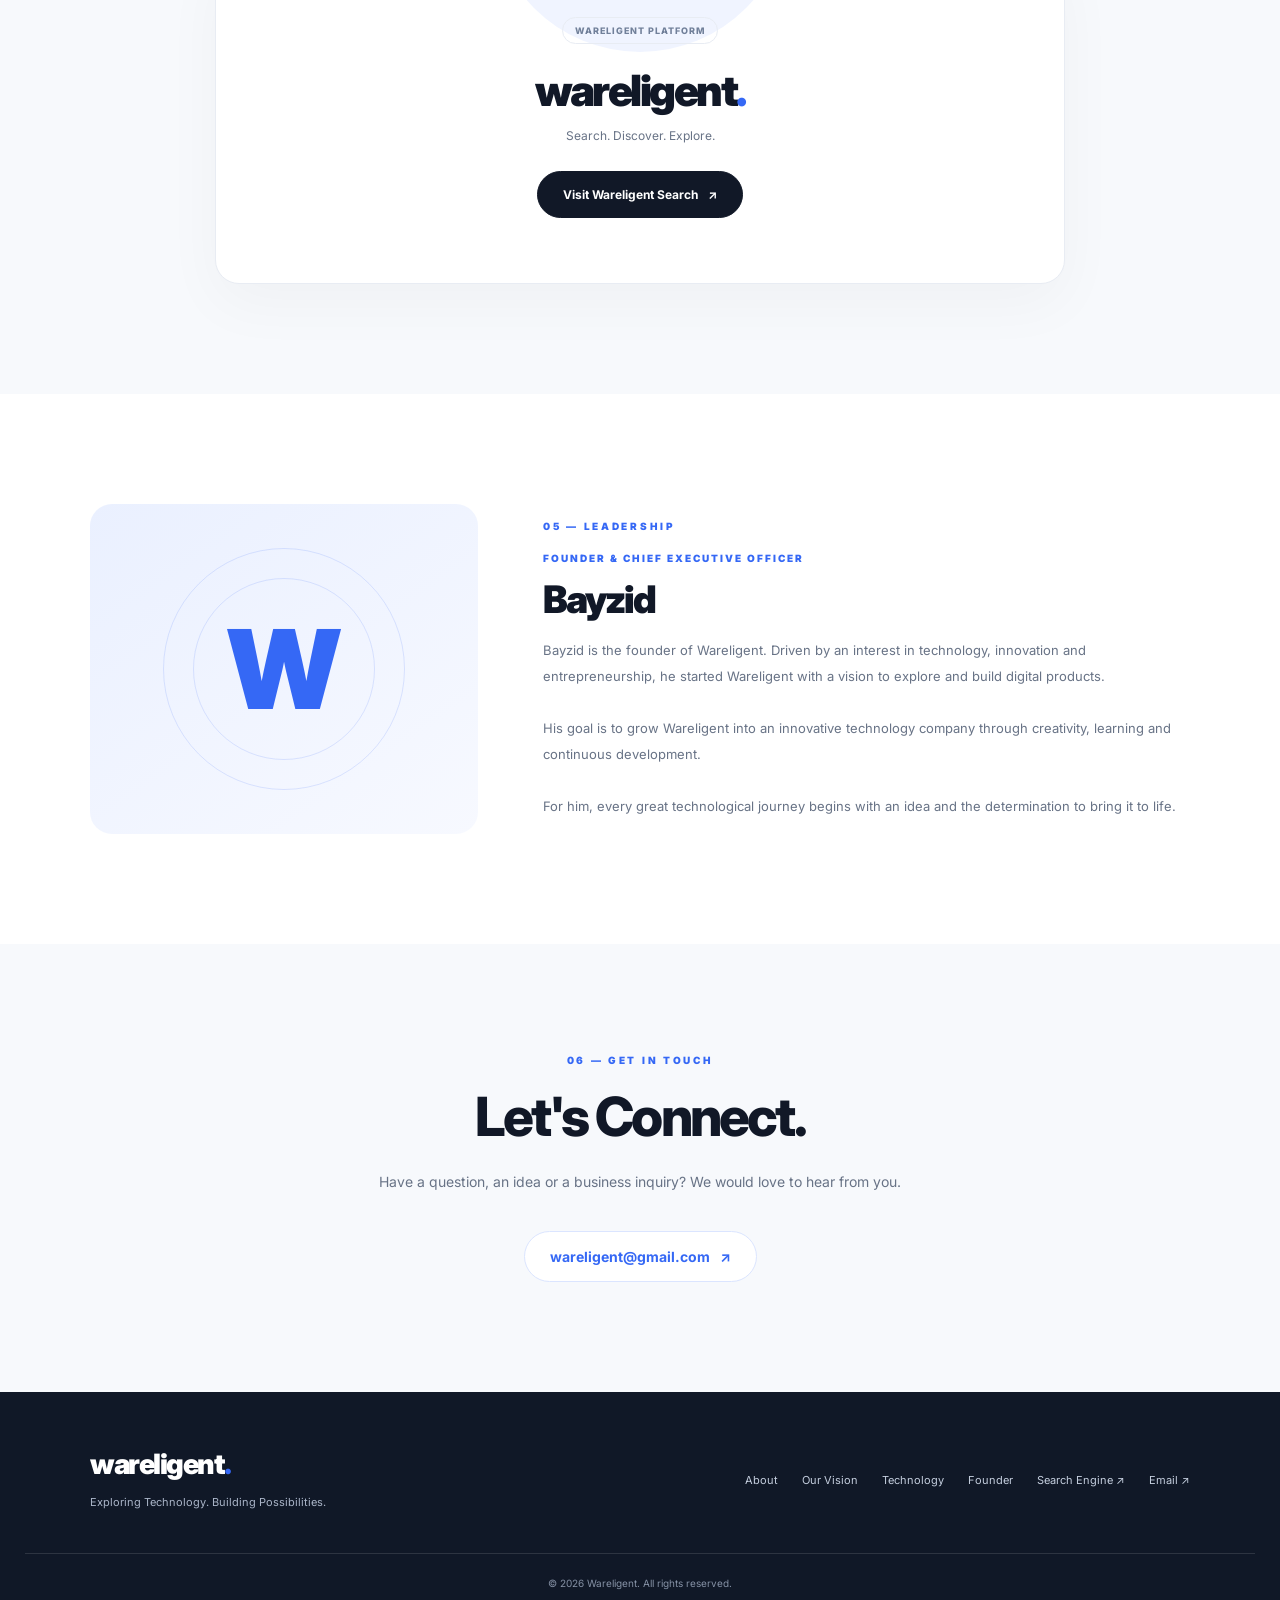
==== commit 49cb42f1: "Update index.html" ====
--- a/index.html
+++ b/index.html
@@ -1,242 +1,1762 @@
+
 <!DOCTYPE html>
 <html lang="en">
 <head>
-  <meta charset="UTF-8">
-  <meta name="viewport" content="width=device-width, initial-scale=1.0">
-
-  <meta name="theme-color" content="#ffffff">
-  <link rel="icon" type="image/png" href="/logo.png">
-
-  <title>Wareligent</title>
-
-  <link rel="stylesheet" href="style.css">
-  <script src="script.js" defer></script>
+<meta charset="UTF-8">
+<meta name="viewport" content="width=device-width, initial-scale=1.0">
+<meta name="theme-color" content="#ffffff">
+
+<title>About Wareligent — Technology & Innovation</title>
+
+<meta name="description" content="Discover Wareligent, an independent technology company exploring search technology, web innovation and meaningful digital experiences.">
+<meta name="keywords" content="Wareligent, Technology, Search Engine, Web Innovation, Digital Technology">
+<meta name="author" content="Wareligent">
+
+<meta property="og:title" content="Wareligent — Building the Digital Future">
+<meta property="og:description" content="Explore Wareligent, an independent technology company.">
+<meta property="og:type" content="website">
+<meta property="og:url" content="https://about-wareligent.vercel.app">
+
+<link rel="preconnect" href="https://fonts.googleapis.com">
+<link rel="preconnect" href="https://fonts.gstatic.com" crossorigin>
+<link href="https://fonts.googleapis.com/css2?family=Inter:wght@400;500;600;700;800;900&display=swap" rel="stylesheet">
+
+<style>
+:root {
+  --black: #111827;
+  --dark: #101827;
+  --blue: #3568f5;
+  --blue-light: #eaf0ff;
+  --gray: #687386;
+  --light: #f7f9fc;
+  --border: #e8ecf3;
+  --white: #ffffff;
+  --shadow: 0 20px 60px rgba(20,40,90,.07);
+}
+
+* {
+  margin: 0;
+  padding: 0;
+  box-sizing: border-box;
+}
+
+html {
+  scroll-behavior: smooth;
+  scroll-padding-top: 85px;
+}
+
+body {
+  font-family: 'Inter', sans-serif;
+  color: var(--black);
+  background: var(--white);
+  overflow-x: hidden;
+  -webkit-font-smoothing: antialiased;
+}
+
+body.menu-open {
+  overflow: hidden;
+}
+
+a {
+  text-decoration: none;
+  color: inherit;
+}
+
+button {
+  font-family: inherit;
+}
+
+button, a {
+  -webkit-tap-highlight-color: transparent;
+}
+
+button:focus-visible,
+a:focus-visible {
+  outline: 3px solid rgba(53,104,245,.4);
+  outline-offset: 4px;
+}
+
+::selection {
+  background: #dce6ff;
+  color: #1747c5;
+}
+
+/* SCROLL PROGRESS */
+
+.progress {
+  position: fixed;
+  z-index: 2000;
+  top: 0;
+  left: 0;
+  width: 0%;
+  height: 3px;
+  background: linear-gradient(90deg,#3568f5,#80a6ff);
+}
+
+/* NAVIGATION */
+
+header {
+  position: fixed;
+  top: 0;
+  left: 0;
+  width: 100%;
+  z-index: 1000;
+  background: rgba(255,255,255,.88);
+  backdrop-filter: blur(18px);
+  -webkit-backdrop-filter: blur(18px);
+  border-bottom: 1px solid rgba(230,234,242,.8);
+  transition: .3s;
+}
+
+header.scrolled {
+  box-shadow: 0 5px 30px rgba(0,0,0,.045);
+}
+
+.navbar {
+  max-width: 1200px;
+  height: 76px;
+  padding: 0 25px;
+  margin: auto;
+  display: flex;
+  justify-content: space-between;
+  align-items: center;
+}
+
+.logo {
+  font-size: 26px;
+  font-weight: 900;
+  letter-spacing: -1.8px;
+}
+
+.logo span,
+.footer-brand span {
+  color: var(--blue);
+}
+
+.nav-links {
+  display: flex;
+  align-items: center;
+  gap: 30px;
+}
+
+.nav-links a {
+  color: #626b7a;
+  font-size: 12px;
+  font-weight: 600;
+  transition: .3s;
+}
+
+.nav-links a:hover,
+.nav-links a.active {
+  color: var(--blue);
+}
+
+.nav-links .nav-btn {
+  border: 1px solid var(--black);
+  border-radius: 30px;
+  padding: 12px 21px;
+  color: var(--black);
+}
+
+.nav-links .nav-btn:hover {
+  background: var(--black);
+  color: white;
+  transform: translateY(-2px);
+}
+
+.menu-btn {
+  display: none;
+  background: white;
+  border: 1px solid var(--border);
+  border-radius: 12px;
+  width: 43px;
+  height: 43px;
+  font-size: 20px;
+  cursor: pointer;
+  transition: .3s;
+}
+
+/* BUTTONS */
+
+.btn {
+  display: inline-flex;
+  align-items: center;
+  justify-content: center;
+  gap: 10px;
+  padding: 15px 25px;
+  border-radius: 40px;
+  font-size: 12px;
+  font-weight: 700;
+  border: 1px solid var(--black);
+  transition: .3s ease;
+  cursor: pointer;
+}
+
+.btn:hover {
+  transform: translateY(-4px);
+  box-shadow: 0 12px 28px rgba(0,0,0,.12);
+}
+
+.btn-primary {
+  background: var(--black);
+  color: white;
+}
+
+.btn-primary:hover {
+  background: var(--blue);
+  border-color: var(--blue);
+}
+
+.btn-outline {
+  background: white;
+  color: var(--black);
+}
+
+.btn-outline:hover {
+  border-color: var(--blue);
+  color: var(--blue);
+}
+
+.arrow {
+  transition: transform .3s;
+}
+
+.btn:hover .arrow {
+  transform: translateX(4px);
+}
+
+/* HERO */
+
+.hero {
+  min-height: 760px;
+  padding: 160px 25px 115px;
+  display: flex;
+  justify-content: center;
+  align-items: center;
+  text-align: center;
+  position: relative;
+  overflow: hidden;
+}
+
+.hero::before {
+  content: "";
+  position: absolute;
+  width: 700px;
+  height: 700px;
+  top: -100px;
+  left: 50%;
+  transform: translateX(-50%);
+  background: radial-gradient(circle,rgba(53,104,245,.12),transparent 68%);
+  pointer-events: none;
+  animation: heroGlow 7s ease-in-out infinite alternate;
+}
+
+@keyframes heroGlow {
+  from { opacity: .5; transform: translateX(-50%) scale(.85); }
+  to { opacity: 1; transform: translateX(-50%) scale(1.15); }
+}
+
+.hero-content {
+  max-width: 900px;
+  position: relative;
+  z-index: 2;
+}
+
+.tag {
+  display: inline-flex;
+  align-items: center;
+  gap: 10px;
+  padding: 10px 17px;
+  border: 1px solid var(--border);
+  border-radius: 40px;
+  background: rgba(255,255,255,.75);
+  color: #536078;
+  font-size: 10px;
+  letter-spacing: 1.7px;
+  font-weight: 800;
+  margin-bottom: 35px;
+}
+
+.dot {
+  height: 7px;
+  width: 7px;
+  background: var(--blue);
+  border-radius: 50%;
+  box-shadow: 0 0 12px var(--blue);
+}
+
+.hero h1 {
+  font-size: clamp(48px,8vw,94px);
+  font-weight: 900;
+  letter-spacing: -6px;
+  line-height: 1.04;
+  margin-bottom: 28px;
+}
+
+.hero h1 span {
+  background: linear-gradient(100deg,#3268f5,#83a5ff,#3268f5);
+  background-size: 200%;
+  -webkit-background-clip: text;
+  background-clip: text;
+  color: transparent;
+  animation: gradient 6s linear infinite;
+}
+
+@keyframes gradient {
+  to { background-position: 200%; }
+}
+
+.hero p {
+  max-width: 630px;
+  margin: auto;
+  font-size: 15px;
+  line-height: 2;
+  color: var(--gray);
+}
+
+.hero-buttons {
+  display: flex;
+  justify-content: center;
+  flex-wrap: wrap;
+  gap: 13px;
+  margin-top: 37px;
+}
+
+.hero-bottom {
+  display: flex;
+  justify-content: center;
+  align-items: center;
+  gap: 9px;
+  margin-top: 65px;
+  color: #8993a3;
+  font-size: 10px;
+  letter-spacing: 1.5px;
+  font-weight: 700;
+}
+
+.scroll-line {
+  width: 30px;
+  height: 1px;
+  background: #b9c6dc;
+}
+
+/* COMMON SECTIONS */
+
+section {
+  padding: 110px 25px;
+}
+
+.container {
+  max-width: 1100px;
+  margin: auto;
+}
+
+.section-label {
+  color: var(--blue);
+  font-size: 10px;
+  font-weight: 900;
+  letter-spacing: 2.7px;
+  margin-bottom: 20px;
+}
+
+.section-title {
+  font-size: clamp(33px,5vw,54px);
+  letter-spacing: -2.8px;
+  line-height: 1.15;
+  font-weight: 800;
+  margin-bottom: 20px;
+}
+
+.section-desc {
+  color: var(--gray);
+  font-size: 14px;
+  line-height: 1.95;
+  max-width: 640px;
+}
+
+/* ABOUT */
+
+.about {
+  background: var(--light);
+}
+
+.about-grid {
+  display: grid;
+  grid-template-columns: 1.05fr .95fr;
+  align-items: center;
+  gap: 65px;
+}
+
+.about-text {
+  color: var(--gray);
+  font-size: 13px;
+  line-height: 2.1;
+  margin-top: 18px;
+}
+
+.about-visual {
+  min-height: 380px;
+  border-radius: 25px;
+  background: linear-gradient(145deg,#101827,#1b315a);
+  display: flex;
+  align-items: center;
+  justify-content: center;
+  position: relative;
+  overflow: hidden;
+  isolation: isolate;
+}
+
+.about-visual::before,
+.about-visual::after {
+  content: "";
+  position: absolute;
+  border: 1px solid rgba(255,255,255,.13);
+  border-radius: 50%;
+  width: 270px;
+  height: 270px;
+  animation: rotate 25s linear infinite;
+}
+
+.about-visual::after {
+  width: 390px;
+  height: 390px;
+  animation-direction: reverse;
+}
+
+.visual-glow {
+  position: absolute;
+  width: 200px;
+  height: 200px;
+  background: rgba(53,104,245,.3);
+  filter: blur(75px);
+  border-radius: 50%;
+}
+
+.visual-logo {
+  color: white;
+  font-size: clamp(35px,5vw,53px);
+  font-weight: 900;
+  letter-spacing: -3px;
+  position: relative;
+  z-index: 2;
+}
+
+.visual-logo span {
+  color: #83a8ff;
+}
+
+.visual-caption {
+  position: absolute;
+  bottom: 25px;
+  color: #aabbd9;
+  font-size: 9px;
+  letter-spacing: 2px;
+  font-weight: 700;
+}
+
+@keyframes rotate {
+  to { transform: rotate(360deg); }
+}
+
+/* PRINCIPLES */
+
+.principles {
+  padding-top: 100px;
+}
+
+.principles-heading {
+  text-align: center;
+}
+
+.principles-heading .section-desc {
+  margin: auto;
+}
+
+.mission-grid {
+  display: grid;
+  grid-template-columns: repeat(2,1fr);
+  gap: 20px;
+  margin-top: 45px;
+}
+
+.info-card {
+  padding: 38px;
+  border: 1px solid var(--border);
+  border-radius: 20px;
+  background: white;
+  transition: .35s;
+}
+
+.info-card:hover {
+  transform: translateY(-7px);
+  border-color: #b9cbff;
+  box-shadow: var(--shadow);
+}
+
+.card-icon {
+  width: 49px;
+  height: 49px;
+  display: grid;
+  place-items: center;
+  border-radius: 15px;
+  background: var(--blue-light);
+  color: var(--blue);
+  font-size: 24px;
+  margin-bottom: 25px;
+}
+
+.info-card h3 {
+  font-size: 19px;
+  margin-bottom: 13px;
+}
+
+.info-card p {
+  color: var(--gray);
+  font-size: 12px;
+  line-height: 2;
+}
+
+/* PRINCIPLES EXTRA */
+
+.values-grid {
+  display: grid;
+  grid-template-columns: repeat(3,1fr);
+  gap: 16px;
+  margin-top: 25px;
+}
+
+.value-card {
+  padding: 26px;
+  border: 1px solid var(--border);
+  border-radius: 16px;
+  background: #fff;
+  transition: .3s;
+}
+
+.value-card:hover {
+  transform: translateY(-5px);
+  border-color: #b9cbff;
+}
+
+.value-card .value-number {
+  color: var(--blue);
+  font-size: 10px;
+  font-weight: 900;
+  letter-spacing: 2px;
+  margin-bottom: 20px;
+}
+
+.value-card h3 {
+  font-size: 15px;
+  margin-bottom: 10px;
+}
+
+.value-card p {
+  color: var(--gray);
+  font-size: 11px;
+  line-height: 1.9;
+}
+
+/* TECHNOLOGY */
+
+.tech {
+  background: var(--dark);
+  color: white;
+}
+
+.tech .section-desc {
+  color: #aab5c8;
+}
+
+.tech-heading {
+  text-align: center;
+}
+
+.tech-heading .section-desc {
+  margin: auto;
+}
+
+.tech-boxes {
+  display: grid;
+  grid-template-columns: repeat(3,1fr);
+  gap: 18px;
+  margin-top: 55px;
+}
+
+.tech-card {
+  padding: 33px 28px;
+  border: 1px solid rgba(255,255,255,.12);
+  border-radius: 18px;
+  background: rgba(255,255,255,.035);
+  transition: .35s;
+}
+
+.tech-card:hover {
+  transform: translateY(-7px);
+  background: rgba(255,255,255,.075);
+  border-color: #5986ff;
+}
+
+.tech-card .number {
+  color: #82a5ff;
+  font-size: 10px;
+  font-weight: 900;
+  letter-spacing: 2px;
+  margin-bottom: 32px;
+}
+
+.tech-card h3 {
+  font-size: 18px;
+  margin-bottom: 13px;
+}
+
+.tech-card p {
+  color: #aab5c8;
+  font-size: 12px;
+  line-height: 2;
+}
+
+/* SEARCH PLATFORM */
+
+.search-section {
+  text-align: center;
+  background: #f7f9fc;
+}
+
+.search-section .section-desc {
+  margin: auto;
+}
+
+.search-card {
+  max-width: 850px;
+  margin: 45px auto 0;
+  padding: 65px 25px;
+  background: white;
+  border: 1px solid var(--border);
+  border-radius: 24px;
+  position: relative;
+  overflow: hidden;
+  box-shadow: 0 20px 60px rgba(0,0,0,.035);
+}
+
+.search-card::before {
+  content: "";
+  position: absolute;
+  width: 300px;
+  height: 300px;
+  border-radius: 50%;
+  background: rgba(53,104,245,.07);
+  top: -200px;
+  left: 50%;
+  transform: translateX(-50%);
+}
+
+.search-content {
+  position: relative;
+  z-index: 2;
+}
+
+.search-logo {
+  font-size: 43px;
+  font-weight: 900;
+  letter-spacing: -2.5px;
+  margin-bottom: 12px;
+}
+
+.search-logo span {
+  color: var(--blue);
+}
+
+.search-card p {
+  color: var(--gray);
+  font-size: 12px;
+  margin-bottom: 28px;
+}
+
+.platform-tag {
+  display: inline-block;
+  padding: 7px 12px;
+  border: 1px solid var(--border);
+  border-radius: 30px;
+  color: #71809a;
+  font-size: 9px;
+  font-weight: 800;
+  letter-spacing: 1px;
+  margin-bottom: 20px;
+}
+
+/* FOUNDER */
+
+.founder-grid {
+  display: grid;
+  grid-template-columns: .75fr 1.25fr;
+  align-items: center;
+  gap: 65px;
+}
+
+.founder-avatar {
+  min-height: 330px;
+  border-radius: 22px;
+  background: linear-gradient(145deg,#eaf0ff,#f7f9ff);
+  display: flex;
+  align-items: center;
+  justify-content: center;
+  color: var(--blue);
+  font-size: 110px;
+  font-weight: 900;
+  position: relative;
+  overflow: hidden;
+}
+
+.founder-avatar::before {
+  content: "";
+  position: absolute;
+  width: 240px;
+  height: 240px;
+  border: 1px solid rgba(53,104,245,.15);
+  border-radius: 50%;
+}
+
+.founder-avatar::after {
+  content: "";
+  position: absolute;
+  width: 180px;
+  height: 180px;
+  border: 1px solid rgba(53,104,245,.15);
+  border-radius: 50%;
+}
+
+.founder-avatar span {
+  position: relative;
+  z-index: 2;
+}
+
+.founder-role {
+  color: var(--blue);
+  font-size: 10px;
+  font-weight: 900;
+  letter-spacing: 2px;
+  margin-bottom: 12px;
+}
+
+.founder-name {
+  font-size: 38px;
+  font-weight: 900;
+  letter-spacing: -2px;
+  margin-bottom: 15px;
+}
+
+.founder-desc {
+  color: var(--gray);
+  font-size: 13px;
+  line-height: 2;
+}
+
+/* CONTACT */
+
+.contact {
+  background: #f7f9fc;
+  text-align: center;
+}
+
+.contact .section-desc {
+  margin: auto;
+}
+
+.contact-box {
+  margin-top: 35px;
+}
+
+.contact-mail {
+  display: inline-flex;
+  align-items: center;
+  gap: 10px;
+  padding: 16px 25px;
+  border: 1px solid #dbe5ff;
+  border-radius: 40px;
+  color: var(--blue);
+  background: white;
+  font-size: 14px;
+  font-weight: 700;
+  transition: .3s;
+}
+
+.contact-mail:hover {
+  transform: translateY(-4px);
+  border-color: var(--blue);
+  box-shadow: 0 10px 30px rgba(53,104,245,.1);
+}
+
+/* FOOTER */
+
+footer {
+  background: var(--dark);
+  color: white;
+  padding: 55px 25px 25px;
+}
+
+.footer-inner {
+  max-width: 1100px;
+  margin: auto;
+  display: flex;
+  justify-content: space-between;
+  gap: 35px;
+  flex-wrap: wrap;
+  padding-bottom: 40px;
+}
+
+.footer-brand {
+  font-size: 28px;
+  font-weight: 900;
+  letter-spacing: -1.5px;
+}
+
+.footer-text {
+  color: #aab5c8;
+  font-size: 11px;
+  margin-top: 12px;
+  line-height: 1.8;
+}
+
+.footer-links {
+  display: flex;
+  gap: 24px;
+  flex-wrap: wrap;
+  align-items: center;
+}
+
+.footer-links a {
+  color: #c4cede;
+  font-size: 11px;
+  transition: .3s;
+}
+
+.footer-links a:hover {
+  color: white;
+}
+
+.copyright {
+  border-top: 1px solid rgba(255,255,255,.12);
+  padding-top: 23px;
+  text-align: center;
+  color: #8591a5;
+  font-size: 10px;
+}
+
+/* BACK TO TOP */
+
+.back-top {
+  position: fixed;
+  bottom: 25px;
+  right: 22px;
+  width: 45px;
+  height: 45px;
+  display: grid;
+  place-items: center;
+  border: 1px solid #dce5f8;
+  border-radius: 50%;
+  background: white;
+  color: var(--blue);
+  font-size: 20px;
+  cursor: pointer;
+  opacity: 0;
+  visibility: hidden;
+  transform: translateY(15px);
+  transition: .3s;
+  z-index: 900;
+  box-shadow: 0 5px 25px rgba(0,0,0,.08);
+}
+
+.back-top.visible {
+  opacity: 1;
+  visibility: visible;
+  transform: translateY(0);
+}
+
+.back-top:hover {
+  background: var(--blue);
+  color: white;
+  transform: translateY(-4px);
+}
+
+/* REVEAL ANIMATION */
+
+.reveal {
+  opacity: 0;
+  transform: translateY(28px);
+  transition: opacity .8s ease, transform .8s ease;
+}
+
+.reveal.active {
+  opacity: 1;
+  transform: translateY(0);
+}
+
+/* RESPONSIVE */
+
+@media(max-width:850px) {
+  .nav-links {
+    gap: 17px;
+  }
+
+  .about-grid {
+    gap: 35px;
+  }
+
+  .founder-grid {
+    gap: 35px;
+  }
+
+  .hero h1 {
+    letter-spacing: -4px;
+  }
+}
+
+@media(max-width:768px) {
+  .navbar {
+    height: 68px;
+    padding: 0 20px;
+  }
+
+  .logo {
+    font-size: 24px;
+  }
+
+  .menu-btn {
+    display: block;
+  }
+
+  .menu-btn:active {
+    transform: scale(.9);
+  }
+
+  .nav-links {
+    display: flex;
+    position: fixed;
+    top: 68px;
+    left: 0;
+    width: 100%;
+    height: calc(100dvh - 68px);
+    background: white;
+    flex-direction: column;
+    justify-content: flex-start;
+    align-items: stretch;
+    padding: 35px 25px;
+    gap: 0;
+    border-top: 1px solid var(--border);
+    transform: translateX(100%);
+    visibility: hidden;
+    transition: transform .35s ease, visibility .35s;
+    overflow-y: auto;
+  }
+
+  .nav-links.show {
+    transform: translateX(0);
+    visibility: visible;
+  }
+
+  .nav-links a {
+    font-size: 15px;
+    padding: 20px 5px;
+    border-bottom: 1px solid var(--border);
+  }
+
+  .nav-links .nav-btn {
+    text-align: center;
+    margin-top: 22px;
+    border: 1px solid var(--black);
+    padding: 16px;
+  }
+
+  .hero {
+    min-height: 690px;
+    padding: 130px 22px 80px;
+  }
+
+  .hero h1 {
+    font-size: clamp(47px,11vw,75px);
+    letter-spacing: -3px;
+  }
+
+  .hero p {
+    font-size: 13px;
+  }
+
+  .hero-bottom {
+    margin-top: 50px;
+  }
+
+  section {
+    padding: 80px 22px;
+  }
+
+  .section-title {
+    letter-spacing: -1.8px;
+  }
+
+  .about-grid,
+  .founder-grid {
+    grid-template-columns: 1fr;
+    gap: 35px;
+  }
+
+  .about-visual {
+    min-height: 280px;
+  }
+
+  .mission-grid {
+    grid-template-columns: 1fr;
+  }
+
+  .values-grid {
+    grid-template-columns: 1fr;
+  }
+
+  .tech-boxes {
+    grid-template-columns: 1fr;
+  }
+
+  .info-card {
+    padding: 30px;
+  }
+
+  .founder-avatar {
+    min-height: 250px;
+  }
+
+  .founder-name {
+    font-size: 32px;
+  }
+
+  .search-card {
+    padding: 50px 18px;
+  }
+
+  .search-logo {
+    font-size: 36px;
+  }
+
+  .footer-inner {
+    flex-direction: column;
+  }
+
+  .footer-links {
+    gap: 18px;
+  }
+
+  .back-top {
+    right: 15px;
+    bottom: 18px;
+  }
+}
+
+@media(max-width:380px) {
+  .hero h1 {
+    font-size: 43px;
+  }
+
+  .tag {
+    font-size: 8px;
+    letter-spacing: 1px;
+  }
+
+  .btn {
+    padding: 14px 19px;
+    font-size: 11px;
+  }
+
+  .contact-mail {
+    font-size: 12px;
+  }
+}
+
+/* REDUCED MOTION */
+
+@media(prefers-reduced-motion:reduce) {
+  *,
+  *::before,
+  *::after {
+    animation-duration: .01ms !important;
+    animation-iteration-count: 1 !important;
+    transition-duration: .01ms !important;
+    scroll-behavior: auto !important;
+  }
+
+  .reveal {
+    opacity: 1;
+    transform: none;
+  }
+}
+</style>
 </head>
 
 <body>
 
-  <div class="app">
-
-    <!-- Background animation -->
-    <div class="ambient ambient-one"></div>
-    <div class="ambient ambient-two"></div>
-
-
-    <!-- Header -->
-    <header class="topbar">
-
-      <div></div>
-
-      <div class="top-actions">
-
-        <button
-          id="fireBtn"
-          class="top-btn"
-          type="button"
-          aria-label="Clear"
-        >
-          <svg viewBox="0 0 24 24">
-            <path d="M13.5.7s-2.6 2.2-2.6 4.7c0 1.3.5 2.4 1.3 3.2-1.8 0-3.3 1.5-3.3 3.3 0 .3 0 .5.1.8-1-.7-1.7-1.8-1.7-3.2 0-.2 0-.5.1-.7-2.3 1.6-3.7 4.1-3.7 7.1 0 4.8 3.9 8.7 8.7 8.7s8.7-3.9 8.7-8.7c0-5.8-4.4-10.6-7.6-15.2z"/>
-          </svg>
-        </button>
-
-        <button
-          id="menuBtn"
-          class="top-btn"
-          type="button"
-          aria-label="Settings"
-        >
-          <svg viewBox="0 0 24 24">
-            <path d="M19.43 12.98c.04-.32.07-.65.07-.98s-.02-.66-.07-.98l2.11-1.65-2-3.46-2.49 1a7.8 7.8 0 0 0-1.69-.98L15 3h-4l-.36 2.53c-.61.25-1.18.58-1.69.98l-2.49-1-2 3.46 2.11 1.65c-.04.32-.08.65-.08.98s.03.66.08.98l-2.11 1.65 2 3.46 2.49-1c.51.4 1.08.73 1.69.98L11 21h4l.36-2.53c.61-.25 1.18-.58 1.69-.98l2.49 1 2-3.46-2.11-1.65zM13 15.5A3.5 3.5 0 1 1 13 8a3.5 3.5 0 0 1 0 7.5z"/>
-          </svg>
-        </button>
-
+<div class="progress" id="progress"></div>
+
+<!-- NAVIGATION -->
+
+<header id="header">
+  <nav class="navbar">
+
+    <a href="#" class="logo" aria-label="Wareligent Home">
+      wareligent<span>.</span>
+    </a>
+
+    <button
+      class="menu-btn"
+      id="menuBtn"
+      aria-label="Open navigation"
+      aria-expanded="false"
+      aria-controls="navLinks">
+      ☰
+    </button>
+
+    <div class="nav-links" id="navLinks">
+
+      <a href="#about">About</a>
+      <a href="#mission">Our Vision</a>
+      <a href="#technology">Technology</a>
+      <a href="#founder">Founder</a>
+      <a href="#contact" class="nav-btn">Contact Us ↗</a>
+
+    </div>
+
+  </nav>
+</header>
+
+<main>
+
+<!-- HERO -->
+
+<section class="hero" id="home">
+
+  <div class="hero-content reveal">
+
+    <div class="tag">
+      <span class="dot"></span>
+      INDEPENDENT TECHNOLOGY COMPANY
+    </div>
+
+    <h1>
+      Building the<br>
+      <span>Digital Future.</span>
+    </h1>
+
+    <p>
+      We are Wareligent — an independent technology company
+      focused on search technology, web innovation and creating
+      meaningful digital experiences.
+    </p>
+
+    <div class="hero-buttons">
+
+      <a href="#about" class="btn btn-primary">
+        Discover Wareligent <span class="arrow">↗</span>
+      </a>
+
+      <a href="https://wareligent.vercel.app"
+         target="_blank"
+         rel="noopener noreferrer"
+         class="btn btn-outline">
+        Explore Search Engine <span class="arrow">→</span>
+      </a>
+
+    </div>
+
+    <div class="hero-bottom">
+      <span class="scroll-line"></span>
+      EXPLORE OUR WORLD
+      <span class="scroll-line"></span>
+    </div>
+
+  </div>
+
+</section>
+
+<!-- ABOUT -->
+
+<section class="about" id="about">
+
+  <div class="container about-grid">
+
+    <div class="reveal">
+
+      <div class="section-label">01 — WHO WE ARE</div>
+
+      <h2 class="section-title">
+        Technology with<br>Purpose.
+      </h2>
+
+      <p class="about-text">
+        Wareligent is an independent technology initiative
+        built with a vision to explore the possibilities of
+        the digital world.
+
+        <br><br>
+
+        Our focus is on developing search technology,
+        exploring modern web solutions and building
+        innovative digital products that can make
+        technology more accessible and useful.
+
+        <br><br>
+
+        We believe meaningful innovation begins with
+        curiosity, experimentation and the courage to
+        turn ideas into reality.
+      </p>
+
+    </div>
+
+    <div class="about-visual reveal">
+
+      <div class="visual-glow"></div>
+
+      <div class="visual-logo">
+        wareligent<span>.</span>
       </div>
 
-    </header>
-
-
-    <!-- Main -->
-    <main class="main">
-
-      <section class="search-section">
-
-        <!-- Brand -->
-        <div class="brand">
-
-          <div class="brand-mark">
-            <span></span>
-            <span></span>
-            <span></span>
-          </div>
-
-          <h1>Wareligent</h1>
-
+      <div class="visual-caption">
+        TECHNOLOGY • INNOVATION • FUTURE
+      </div>
+
+    </div>
+
+  </div>
+
+</section>
+
+<!-- MISSION AND VISION -->
+
+<section id="mission" class="principles">
+
+  <div class="container">
+
+    <div class="principles-heading reveal">
+
+      <div class="section-label">02 — OUR DIRECTION</div>
+
+      <h2 class="section-title">
+        What Drives Us.
+      </h2>
+
+      <p class="section-desc">
+        Our journey is guided by curiosity, creativity
+        and a commitment to exploring new possibilities.
+      </p>
+
+    </div>
+
+    <div class="mission-grid">
+
+      <div class="info-card reveal">
+
+        <div class="card-icon">◎</div>
+
+        <h3>Our Mission</h3>
+
+        <p>
+          To explore and build useful digital technology,
+          develop better search experiences and make
+          innovation accessible to more people.
+        </p>
+
+      </div>
+
+      <div class="info-card reveal">
+
+        <div class="card-icon">✧</div>
+
+        <h3>Our Vision</h3>
+
+        <p>
+          To grow into a technology company that creates
+          meaningful products and contributes to the
+          future of the digital world.
+        </p>
+
+      </div>
+
+    </div>
+
+    <!-- COMPANY PRINCIPLES -->
+
+    <div class="values-grid">
+
+      <div class="value-card reveal">
+
+        <div class="value-number">01 / CURIOSITY</div>
+
+        <h3>Always Exploring</h3>
+
+        <p>
+          We believe learning and curiosity are essential
+          to discovering new technological possibilities.
+        </p>
+
+      </div>
+
+      <div class="value-card reveal">
+
+        <div class="value-number">02 / CREATIVITY</div>
+
+        <h3>Think Differently</h3>
+
+        <p>
+          We encourage creative thinking and fresh
+          approaches to solving digital challenges.
+        </p>
+
+      </div>
+
+      <div class="value-card reveal">
+
+        <div class="value-number">03 / PURPOSE</div>
+
+        <h3>Build with Purpose</h3>
+
+        <p>
+          We aim to create technology that is useful,
+          meaningful and accessible.
+        </p>
+
+      </div>
+
+    </div>
+
+  </div>
+
+</section>
+
+<!-- TECHNOLOGY -->
+
+<section class="tech" id="technology">
+
+  <div class="container">
+
+    <div class="tech-heading reveal">
+
+      <div class="section-label">03 — WHAT WE EXPLORE</div>
+
+      <h2 class="section-title">
+        Our Technology Focus.
+      </h2>
+
+      <p class="section-desc">
+        Exploring ideas and building the foundations
+        for tomorrow's digital experiences.
+      </p>
+
+    </div>
+
+    <div class="tech-boxes">
+
+      <div class="tech-card reveal">
+
+        <div class="number">01 / SEARCH</div>
+
+        <h3>Search Technology</h3>
+
+        <p>
+          Developing our search platform with a focus
+          on making information easier to discover
+          and explore.
+        </p>
+
+      </div>
+
+      <div class="tech-card reveal">
+
+        <div class="number">02 / WEB</div>
+
+        <h3>Web Innovation</h3>
+
+        <p>
+          Exploring modern web technologies and
+          creating useful digital experiences
+          for the connected world.
+        </p>
+
+      </div>
+
+      <div class="tech-card reveal">
+
+        <div class="number">03 / FUTURE</div>
+
+        <h3>Digital Innovation</h3>
+
+        <p>
+          Exploring new ideas, creative solutions
+          and possibilities for future technology.
+        </p>
+
+      </div>
+
+    </div>
+
+  </div>
+
+</section>
+
+<!-- SEARCH PLATFORM -->
+
+<section class="search-section" id="platform">
+
+  <div class="container reveal">
+
+    <div class="section-label">04 — OUR FIRST PLATFORM</div>
+
+    <h2 class="section-title">
+      Discover the Web.
+    </h2>
+
+    <p class="section-desc">
+      Explore our search platform and experience
+      the beginning of the Wareligent journey.
+    </p>
+
+    <div class="search-card">
+
+      <div class="search-content">
+
+        <div class="platform-tag">
+          WARELIGENT PLATFORM
         </div>
 
-
-        <!-- Search -->
-        <div
-          id="searchBox"
-          class="search-box"
-        >
-
-          <button
-            id="backBtn"
-            class="back-btn"
-            type="button"
-            aria-label="Back"
-          >
-            <svg viewBox="0 0 24 24">
-              <path d="M20 11H7.83l5.59-5.59L12 4l-8 8 8 8 1.41-1.41L7.83 13H20v-2z"/>
-            </svg>
-          </button>
-
-
-          <svg
-            class="search-icon"
-            viewBox="0 0 24 24"
-          >
-            <path d="M15.5 14h-.79l-.28-.27A6.47 6.47 0 0 0 16 9.5a6.5 6.5 0 1 0-6.5 6.5c1.61 0 3.09-.59 4.23-1.57l.27.28v.79l5 4.99L20.49 19l-4.99-5zM9.5 14C7.01 14 5 11.99 5 9.5S7.01 5 9.5 5 14 7.01 14 9.5 11.99 14 9.5 14z"/>
-          </svg>
-
-
-          <input
-            id="searchInput"
-            type="text"
-            placeholder="Search the web"
-            autocomplete="off"
-            autocapitalize="off"
-            spellcheck="false"
-            enterkeyhint="search"
-          >
-
-
-          <button
-            id="clearBtn"
-            class="clear-btn"
-            type="button"
-            aria-label="Clear"
-          >
-            ×
-          </button>
-
-
-          <button
-            id="aiSparkBtn"
-            class="ai-btn"
-            type="button"
-            aria-label="AI Search"
-          >
-            <svg viewBox="0 0 24 24">
-              <path d="M12 2l1.8 6.2L20 10l-6.2 1.8L12 18l-1.8-6.2L4 10l6.2-1.8L12 2zm7 14l.7 2.3L22 19l-2.3.7L19 22l-.7-2.3L16 19l2.3-.7L19 16z"/>
-            </svg>
-          </button>
-
+        <div class="search-logo">
+          wareligent<span>.</span>
         </div>
 
-
-        <!-- Trending -->
-        <div
-          id="trending"
-          class="trending"
-        >
-
-          <div class="trending-head">
-
-            <span class="trend-dot"></span>
-
-            <span>Trending</span>
-
-          </div>
-
-
-          <div class="trend-scroll">
-
-            <button class="trend-item" type="button">
-              Technology
-            </button>
-
-            <button class="trend-item" type="button">
-              AI
-            </button>
-
-            <button class="trend-item" type="button">
-              Bangladesh
-            </button>
-
-            <button class="trend-item" type="button">
-              Sports
-            </button>
-
-            <button class="trend-item" type="button">
-              Science
-            </button>
-
-          </div>
-
-        </div>
-
-      </section>
-
-    </main>
-
-
-    <!-- Settings -->
-    <div
-      id="menuModal"
-      class="menu-modal"
-      aria-hidden="true"
-    >
-
-      <div class="menu">
-
-        <div class="menu-header">
-
-          <span>Settings</span>
-
-          <button
-            id="closeMenuBtn"
-            type="button"
-          >
-            ×
-          </button>
-
-        </div>
-
-
-        <button
-          id="themeToggleBtn"
-          class="setting"
-          type="button"
-        >
-          <span>Dark mode</span>
-          <span id="themeStatus">Off</span>
-        </button>
-
-
-        <a
-          href="https://about-wareligent.vercel.app"
-          class="setting"
-          target="_blank"
-          rel="noopener noreferrer"
-        >
-          <span>About Wareligent</span>
-          <span>→</span>
+        <p>Search. Discover. Explore.</p>
+
+        <a href="https://wareligent.vercel.app"
+           target="_blank"
+           rel="noopener noreferrer"
+           class="btn btn-primary">
+          Visit Wareligent Search <span class="arrow">↗</span>
         </a>
 
       </div>
 
     </div>
 
-
-    <!-- Fire -->
-    <div
-      id="fireOverlay"
-      class="fire-overlay"
-    ></div>
-
   </div>
+
+</section>
+
+<!-- FOUNDER -->
+
+<section id="founder">
+
+  <div class="container founder-grid">
+
+    <div class="founder-avatar reveal">
+      <span>W</span>
+    </div>
+
+    <div class="reveal">
+
+      <div class="section-label">05 — LEADERSHIP</div>
+
+      <div class="founder-role">
+        FOUNDER & CHIEF EXECUTIVE OFFICER
+      </div>
+
+      <h2 class="founder-name">
+        Bayzid
+      </h2>
+
+      <p class="founder-desc">
+        Bayzid is the founder of Wareligent.
+        Driven by an interest in technology,
+        innovation and entrepreneurship, he
+        started Wareligent with a vision to
+        explore and build digital products.
+
+        <br><br>
+
+        His goal is to grow Wareligent into
+        an innovative technology company
+        through creativity, learning and
+        continuous development.
+
+        <br><br>
+
+        For him, every great technological journey
+        begins with an idea and the determination
+        to bring it to life.
+      </p>
+
+    </div>
+
+  </div>
+
+</section>
+
+<!-- CONTACT -->
+
+<section class="contact" id="contact">
+
+  <div class="container reveal">
+
+    <div class="section-label">06 — GET IN TOUCH</div>
+
+    <h2 class="section-title">
+      Let's Connect.
+    </h2>
+
+    <p class="section-desc">
+      Have a question, an idea or a business inquiry?
+      We would love to hear from you.
+    </p>
+
+    <div class="contact-box">
+
+      <a href="mailto:wareligent@gmail.com"
+         class="contact-mail">
+        wareligent@gmail.com <span class="arrow">↗</span>
+      </a>
+
+    </div>
+
+  </div>
+
+</section>
+
+</main>
+
+<!-- FOOTER -->
+
+<footer>
+
+  <div class="footer-inner">
+
+    <div>
+
+      <a href="#" class="footer-brand">
+        wareligent<span>.</span>
+      </a>
+
+      <p class="footer-text">
+        Exploring Technology. Building Possibilities.
+      </p>
+
+    </div>
+
+    <div class="footer-links">
+
+      <a href="#about">About</a>
+
+      <a href="#mission">Our Vision</a>
+
+      <a href="#technology">Technology</a>
+
+      <a href="#founder">Founder</a>
+
+      <a href="https://wareligent.vercel.app"
+         target="_blank"
+         rel="noopener noreferrer">
+        Search Engine ↗
+      </a>
+
+      <a href="mailto:wareligent@gmail.com">
+        Email ↗
+      </a>
+
+    </div>
+
+  </div>
+
+  <div class="copyright">
+    © <span id="year"></span> Wareligent. All rights reserved.
+  </div>
+
+</footer>
+
+<!-- BACK TO TOP -->
+
+<button
+  class="back-top"
+  id="backTop"
+  aria-label="Back to top"
+  title="Back to top">
+  ↑
+</button>
+
+<script>
+
+/* ELEMENTS */
+
+const header = document.getElementById("header");
+const menuBtn = document.getElementById("menuBtn");
+const navLinks = document.getElementById("navLinks");
+const backTop = document.getElementById("backTop");
+const progress = document.getElementById("progress");
+
+/* MOBILE NAVIGATION */
+
+function closeMenu() {
+  navLinks.classList.remove("show");
+  menuBtn.textContent = "☰";
+  menuBtn.setAttribute("aria-expanded", "false");
+  menuBtn.setAttribute("aria-label", "Open navigation");
+  document.body.classList.remove("menu-open");
+}
+
+menuBtn.addEventListener("click", () => {
+
+  const isOpen = navLinks.classList.toggle("show");
+
+  menuBtn.textContent = isOpen ? "✕" : "☰";
+
+  menuBtn.setAttribute("aria-expanded", String(isOpen));
+
+  menuBtn.setAttribute(
+    "aria-label",
+    isOpen ? "Close navigation" : "Open navigation"
+  );
+
+  document.body.classList.toggle("menu-open", isOpen);
+
+});
+
+document.querySelectorAll(".nav-links a").forEach(link => {
+
+  link.addEventListener("click", closeMenu);
+
+});
+
+document.addEventListener("keydown", event => {
+
+  if (event.key === "Escape") {
+    closeMenu();
+  }
+
+});
+
+/* SCROLL EFFECTS */
+
+function handleScroll() {
+
+  const scrollTop =
+    window.scrollY || document.documentElement.scrollTop;
+
+  const scrollHeight =
+    document.documentElement.scrollHeight - window.innerHeight;
+
+  const percentage =
+    scrollHeight > 0 ? (scrollTop / scrollHeight) * 100 : 0;
+
+  progress.style.width = percentage + "%";
+
+  header.classList.toggle("scrolled", scrollTop > 30);
+
+  backTop.classList.toggle("visible", scrollTop > 450);
+
+}
+
+window.addEventListener("scroll", handleScroll, {
+  passive: true
+});
+
+handleScroll();
+
+/* BACK TO TOP */
+
+backTop.addEventListener("click", () => {
+
+  window.scrollTo({
+    top: 0,
+    behavior: "smooth"
+  });
+
+});
+
+/* SCROLL REVEAL */
+
+const revealElements =
+  document.querySelectorAll(".reveal");
+
+if ("IntersectionObserver" in window) {
+
+  const observer = new IntersectionObserver(entries => {
+
+    entries.forEach(entry => {
+
+      if (entry.isIntersecting) {
+
+        entry.target.classList.add("active");
+
+        observer.unobserve(entry.target);
+
+      }
+
+    });
+
+  }, {
+    threshold: 0.10
+  });
+
+  revealElements.forEach(element => {
+    observer.observe(element);
+  });
+
+} else {
+
+  revealElements.forEach(element => {
+    element.classList.add("active");
+  });
+
+}
+
+/* ACTIVE NAVIGATION */
+
+const sections = document.querySelectorAll(
+  "#about, #mission, #technology, #founder, #contact"
+);
+
+const navItems = document.querySelectorAll(
+  ".nav-links a[href^='#']"
+);
+
+if ("IntersectionObserver" in window) {
+
+  const sectionObserver = new IntersectionObserver(entries => {
+
+    entries.forEach(entry => {
+
+      if (entry.isIntersecting) {
+
+        navItems.forEach(link => {
+
+          link.classList.toggle(
+            "active",
+            link.getAttribute("href") === "#" + entry.target.id
+          );
+
+        });
+
+      }
+
+    });
+
+  }, {
+    rootMargin: "-30% 0px -60% 0px"
+  });
+
+  sections.forEach(section => {
+    sectionObserver.observe(section);
+  });
+
+}
+
+/* COPYRIGHT YEAR */
+
+document.getElementById("year").textContent =
+  new Date().getFullYear();
+
+</script>
 
 </body>
 </html>
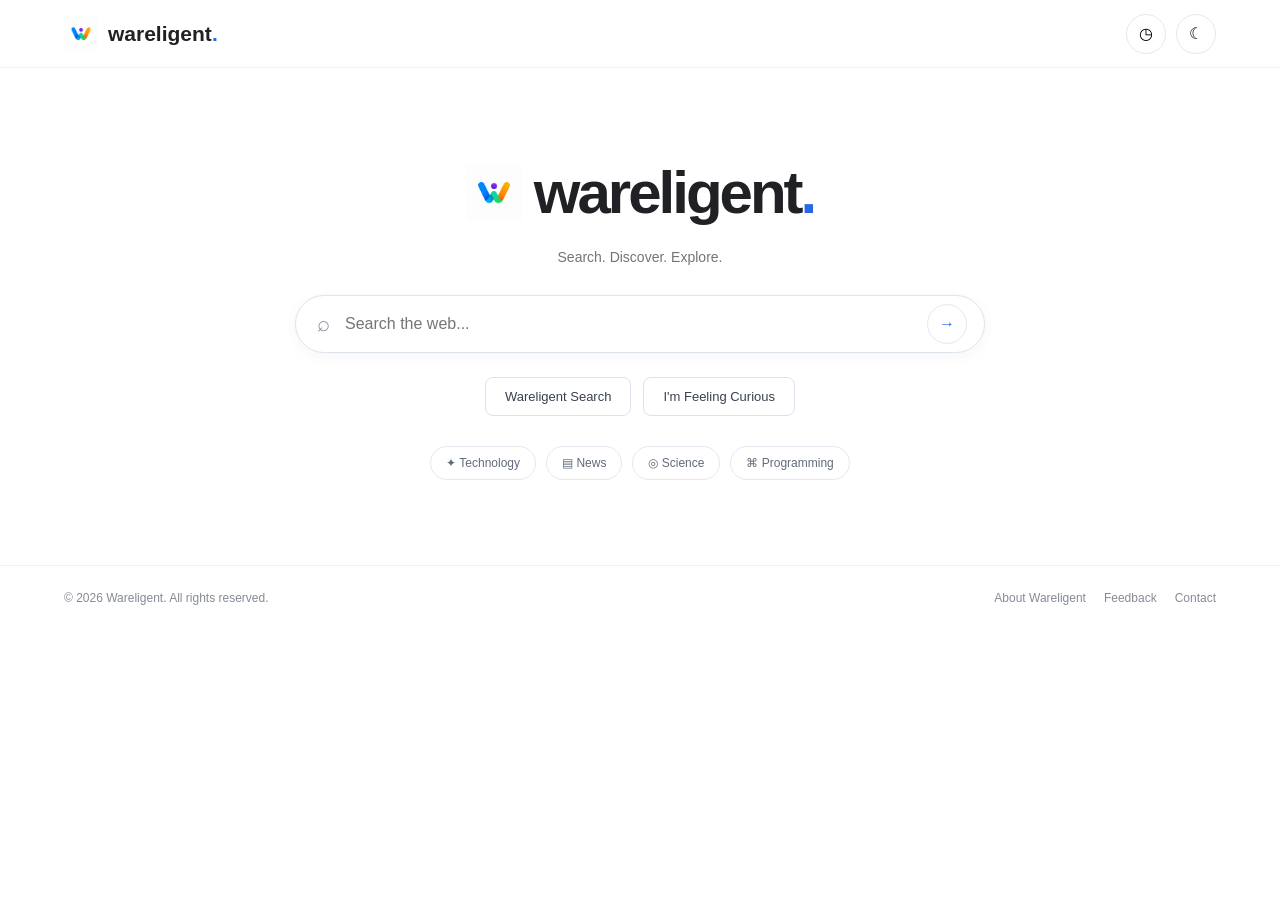
==== commit 5d8c5c62: "Update index.html" ====
--- a/index.html
+++ b/index.html
@@ -1,1762 +1,393 @@
-
 <!DOCTYPE html>
 <html lang="en">
 <head>
 <meta charset="UTF-8">
 <meta name="viewport" content="width=device-width, initial-scale=1.0">
 <meta name="theme-color" content="#ffffff">
-
-<title>About Wareligent — Technology & Innovation</title>
-
-<meta name="description" content="Discover Wareligent, an independent technology company exploring search technology, web innovation and meaningful digital experiences.">
-<meta name="keywords" content="Wareligent, Technology, Search Engine, Web Innovation, Digital Technology">
-<meta name="author" content="Wareligent">
-
-<meta property="og:title" content="Wareligent — Building the Digital Future">
-<meta property="og:description" content="Explore Wareligent, an independent technology company.">
-<meta property="og:type" content="website">
-<meta property="og:url" content="https://about-wareligent.vercel.app">
-
-<link rel="preconnect" href="https://fonts.googleapis.com">
-<link rel="preconnect" href="https://fonts.gstatic.com" crossorigin>
-<link href="https://fonts.googleapis.com/css2?family=Inter:wght@400;500;600;700;800;900&display=swap" rel="stylesheet">
+<meta name="description" content="Wareligent Search — Discover the web.">
+<title>Wareligent Search</title>
+<link rel="icon" href="logo.png" type="image/png">
 
 <style>
-:root {
-  --black: #111827;
-  --dark: #101827;
-  --blue: #3568f5;
-  --blue-light: #eaf0ff;
-  --gray: #687386;
-  --light: #f7f9fc;
-  --border: #e8ecf3;
-  --white: #ffffff;
-  --shadow: 0 20px 60px rgba(20,40,90,.07);
-}
-
-* {
-  margin: 0;
-  padding: 0;
-  box-sizing: border-box;
-}
-
-html {
-  scroll-behavior: smooth;
-  scroll-padding-top: 85px;
-}
-
-body {
-  font-family: 'Inter', sans-serif;
-  color: var(--black);
-  background: var(--white);
-  overflow-x: hidden;
-  -webkit-font-smoothing: antialiased;
-}
-
-body.menu-open {
-  overflow: hidden;
-}
-
-a {
-  text-decoration: none;
-  color: inherit;
-}
-
-button {
-  font-family: inherit;
-}
-
-button, a {
-  -webkit-tap-highlight-color: transparent;
-}
-
-button:focus-visible,
-a:focus-visible {
-  outline: 3px solid rgba(53,104,245,.4);
-  outline-offset: 4px;
-}
-
-::selection {
-  background: #dce6ff;
-  color: #1747c5;
-}
-
-/* SCROLL PROGRESS */
-
-.progress {
-  position: fixed;
-  z-index: 2000;
-  top: 0;
-  left: 0;
-  width: 0%;
-  height: 3px;
-  background: linear-gradient(90deg,#3568f5,#80a6ff);
-}
-
-/* NAVIGATION */
-
-header {
-  position: fixed;
-  top: 0;
-  left: 0;
-  width: 100%;
-  z-index: 1000;
-  background: rgba(255,255,255,.88);
-  backdrop-filter: blur(18px);
-  -webkit-backdrop-filter: blur(18px);
-  border-bottom: 1px solid rgba(230,234,242,.8);
-  transition: .3s;
-}
-
-header.scrolled {
-  box-shadow: 0 5px 30px rgba(0,0,0,.045);
-}
-
-.navbar {
-  max-width: 1200px;
-  height: 76px;
-  padding: 0 25px;
-  margin: auto;
-  display: flex;
-  justify-content: space-between;
-  align-items: center;
-}
-
-.logo {
-  font-size: 26px;
-  font-weight: 900;
-  letter-spacing: -1.8px;
-}
-
-.logo span,
-.footer-brand span {
-  color: var(--blue);
-}
-
-.nav-links {
-  display: flex;
-  align-items: center;
-  gap: 30px;
-}
-
-.nav-links a {
-  color: #626b7a;
-  font-size: 12px;
-  font-weight: 600;
-  transition: .3s;
-}
-
-.nav-links a:hover,
-.nav-links a.active {
-  color: var(--blue);
-}
-
-.nav-links .nav-btn {
-  border: 1px solid var(--black);
-  border-radius: 30px;
-  padding: 12px 21px;
-  color: var(--black);
-}
-
-.nav-links .nav-btn:hover {
-  background: var(--black);
-  color: white;
-  transform: translateY(-2px);
-}
-
-.menu-btn {
-  display: none;
-  background: white;
-  border: 1px solid var(--border);
-  border-radius: 12px;
-  width: 43px;
-  height: 43px;
-  font-size: 20px;
-  cursor: pointer;
-  transition: .3s;
-}
-
-/* BUTTONS */
-
-.btn {
-  display: inline-flex;
-  align-items: center;
-  justify-content: center;
-  gap: 10px;
-  padding: 15px 25px;
-  border-radius: 40px;
-  font-size: 12px;
-  font-weight: 700;
-  border: 1px solid var(--black);
-  transition: .3s ease;
-  cursor: pointer;
-}
-
-.btn:hover {
-  transform: translateY(-4px);
-  box-shadow: 0 12px 28px rgba(0,0,0,.12);
-}
-
-.btn-primary {
-  background: var(--black);
-  color: white;
-}
-
-.btn-primary:hover {
-  background: var(--blue);
-  border-color: var(--blue);
-}
-
-.btn-outline {
-  background: white;
-  color: var(--black);
-}
-
-.btn-outline:hover {
-  border-color: var(--blue);
-  color: var(--blue);
-}
-
-.arrow {
-  transition: transform .3s;
-}
-
-.btn:hover .arrow {
-  transform: translateX(4px);
-}
-
-/* HERO */
-
-.hero {
-  min-height: 760px;
-  padding: 160px 25px 115px;
-  display: flex;
-  justify-content: center;
-  align-items: center;
-  text-align: center;
-  position: relative;
-  overflow: hidden;
-}
-
-.hero::before {
-  content: "";
-  position: absolute;
-  width: 700px;
-  height: 700px;
-  top: -100px;
-  left: 50%;
-  transform: translateX(-50%);
-  background: radial-gradient(circle,rgba(53,104,245,.12),transparent 68%);
-  pointer-events: none;
-  animation: heroGlow 7s ease-in-out infinite alternate;
-}
-
-@keyframes heroGlow {
-  from { opacity: .5; transform: translateX(-50%) scale(.85); }
-  to { opacity: 1; transform: translateX(-50%) scale(1.15); }
-}
-
-.hero-content {
-  max-width: 900px;
-  position: relative;
-  z-index: 2;
-}
-
-.tag {
-  display: inline-flex;
-  align-items: center;
-  gap: 10px;
-  padding: 10px 17px;
-  border: 1px solid var(--border);
-  border-radius: 40px;
-  background: rgba(255,255,255,.75);
-  color: #536078;
-  font-size: 10px;
-  letter-spacing: 1.7px;
-  font-weight: 800;
-  margin-bottom: 35px;
-}
-
-.dot {
-  height: 7px;
-  width: 7px;
-  background: var(--blue);
-  border-radius: 50%;
-  box-shadow: 0 0 12px var(--blue);
-}
-
-.hero h1 {
-  font-size: clamp(48px,8vw,94px);
-  font-weight: 900;
-  letter-spacing: -6px;
-  line-height: 1.04;
-  margin-bottom: 28px;
-}
-
-.hero h1 span {
-  background: linear-gradient(100deg,#3268f5,#83a5ff,#3268f5);
-  background-size: 200%;
-  -webkit-background-clip: text;
-  background-clip: text;
-  color: transparent;
-  animation: gradient 6s linear infinite;
-}
-
-@keyframes gradient {
-  to { background-position: 200%; }
-}
-
-.hero p {
-  max-width: 630px;
-  margin: auto;
-  font-size: 15px;
-  line-height: 2;
-  color: var(--gray);
-}
-
-.hero-buttons {
-  display: flex;
-  justify-content: center;
-  flex-wrap: wrap;
-  gap: 13px;
-  margin-top: 37px;
-}
-
-.hero-bottom {
-  display: flex;
-  justify-content: center;
-  align-items: center;
-  gap: 9px;
-  margin-top: 65px;
-  color: #8993a3;
-  font-size: 10px;
-  letter-spacing: 1.5px;
-  font-weight: 700;
-}
-
-.scroll-line {
-  width: 30px;
-  height: 1px;
-  background: #b9c6dc;
-}
-
-/* COMMON SECTIONS */
-
-section {
-  padding: 110px 25px;
-}
-
-.container {
-  max-width: 1100px;
-  margin: auto;
-}
-
-.section-label {
-  color: var(--blue);
-  font-size: 10px;
-  font-weight: 900;
-  letter-spacing: 2.7px;
-  margin-bottom: 20px;
-}
-
-.section-title {
-  font-size: clamp(33px,5vw,54px);
-  letter-spacing: -2.8px;
-  line-height: 1.15;
-  font-weight: 800;
-  margin-bottom: 20px;
-}
-
-.section-desc {
-  color: var(--gray);
-  font-size: 14px;
-  line-height: 1.95;
-  max-width: 640px;
-}
-
-/* ABOUT */
-
-.about {
-  background: var(--light);
-}
-
-.about-grid {
-  display: grid;
-  grid-template-columns: 1.05fr .95fr;
-  align-items: center;
-  gap: 65px;
-}
-
-.about-text {
-  color: var(--gray);
-  font-size: 13px;
-  line-height: 2.1;
-  margin-top: 18px;
-}
-
-.about-visual {
-  min-height: 380px;
-  border-radius: 25px;
-  background: linear-gradient(145deg,#101827,#1b315a);
-  display: flex;
-  align-items: center;
-  justify-content: center;
-  position: relative;
-  overflow: hidden;
-  isolation: isolate;
-}
-
-.about-visual::before,
-.about-visual::after {
-  content: "";
-  position: absolute;
-  border: 1px solid rgba(255,255,255,.13);
-  border-radius: 50%;
-  width: 270px;
-  height: 270px;
-  animation: rotate 25s linear infinite;
-}
-
-.about-visual::after {
-  width: 390px;
-  height: 390px;
-  animation-direction: reverse;
-}
-
-.visual-glow {
-  position: absolute;
-  width: 200px;
-  height: 200px;
-  background: rgba(53,104,245,.3);
-  filter: blur(75px);
-  border-radius: 50%;
-}
-
-.visual-logo {
-  color: white;
-  font-size: clamp(35px,5vw,53px);
-  font-weight: 900;
-  letter-spacing: -3px;
-  position: relative;
-  z-index: 2;
-}
-
-.visual-logo span {
-  color: #83a8ff;
-}
-
-.visual-caption {
-  position: absolute;
-  bottom: 25px;
-  color: #aabbd9;
-  font-size: 9px;
-  letter-spacing: 2px;
-  font-weight: 700;
-}
-
-@keyframes rotate {
-  to { transform: rotate(360deg); }
-}
-
-/* PRINCIPLES */
-
-.principles {
-  padding-top: 100px;
-}
-
-.principles-heading {
-  text-align: center;
-}
-
-.principles-heading .section-desc {
-  margin: auto;
-}
-
-.mission-grid {
-  display: grid;
-  grid-template-columns: repeat(2,1fr);
-  gap: 20px;
-  margin-top: 45px;
-}
-
-.info-card {
-  padding: 38px;
-  border: 1px solid var(--border);
-  border-radius: 20px;
-  background: white;
-  transition: .35s;
-}
-
-.info-card:hover {
-  transform: translateY(-7px);
-  border-color: #b9cbff;
-  box-shadow: var(--shadow);
-}
-
-.card-icon {
-  width: 49px;
-  height: 49px;
-  display: grid;
-  place-items: center;
-  border-radius: 15px;
-  background: var(--blue-light);
-  color: var(--blue);
-  font-size: 24px;
-  margin-bottom: 25px;
-}
-
-.info-card h3 {
-  font-size: 19px;
-  margin-bottom: 13px;
-}
-
-.info-card p {
-  color: var(--gray);
-  font-size: 12px;
-  line-height: 2;
-}
-
-/* PRINCIPLES EXTRA */
-
-.values-grid {
-  display: grid;
-  grid-template-columns: repeat(3,1fr);
-  gap: 16px;
-  margin-top: 25px;
-}
-
-.value-card {
-  padding: 26px;
-  border: 1px solid var(--border);
-  border-radius: 16px;
-  background: #fff;
-  transition: .3s;
-}
-
-.value-card:hover {
-  transform: translateY(-5px);
-  border-color: #b9cbff;
-}
-
-.value-card .value-number {
-  color: var(--blue);
-  font-size: 10px;
-  font-weight: 900;
-  letter-spacing: 2px;
-  margin-bottom: 20px;
-}
-
-.value-card h3 {
-  font-size: 15px;
-  margin-bottom: 10px;
-}
-
-.value-card p {
-  color: var(--gray);
-  font-size: 11px;
-  line-height: 1.9;
-}
-
-/* TECHNOLOGY */
-
-.tech {
-  background: var(--dark);
-  color: white;
-}
-
-.tech .section-desc {
-  color: #aab5c8;
-}
-
-.tech-heading {
-  text-align: center;
-}
-
-.tech-heading .section-desc {
-  margin: auto;
-}
-
-.tech-boxes {
-  display: grid;
-  grid-template-columns: repeat(3,1fr);
-  gap: 18px;
-  margin-top: 55px;
-}
-
-.tech-card {
-  padding: 33px 28px;
-  border: 1px solid rgba(255,255,255,.12);
-  border-radius: 18px;
-  background: rgba(255,255,255,.035);
-  transition: .35s;
-}
-
-.tech-card:hover {
-  transform: translateY(-7px);
-  background: rgba(255,255,255,.075);
-  border-color: #5986ff;
-}
-
-.tech-card .number {
-  color: #82a5ff;
-  font-size: 10px;
-  font-weight: 900;
-  letter-spacing: 2px;
-  margin-bottom: 32px;
-}
-
-.tech-card h3 {
-  font-size: 18px;
-  margin-bottom: 13px;
-}
-
-.tech-card p {
-  color: #aab5c8;
-  font-size: 12px;
-  line-height: 2;
-}
-
-/* SEARCH PLATFORM */
-
-.search-section {
-  text-align: center;
-  background: #f7f9fc;
-}
-
-.search-section .section-desc {
-  margin: auto;
-}
-
-.search-card {
-  max-width: 850px;
-  margin: 45px auto 0;
-  padding: 65px 25px;
-  background: white;
-  border: 1px solid var(--border);
-  border-radius: 24px;
-  position: relative;
-  overflow: hidden;
-  box-shadow: 0 20px 60px rgba(0,0,0,.035);
-}
-
-.search-card::before {
-  content: "";
-  position: absolute;
-  width: 300px;
-  height: 300px;
-  border-radius: 50%;
-  background: rgba(53,104,245,.07);
-  top: -200px;
-  left: 50%;
-  transform: translateX(-50%);
-}
-
-.search-content {
-  position: relative;
-  z-index: 2;
-}
-
-.search-logo {
-  font-size: 43px;
-  font-weight: 900;
-  letter-spacing: -2.5px;
-  margin-bottom: 12px;
-}
-
-.search-logo span {
-  color: var(--blue);
-}
-
-.search-card p {
-  color: var(--gray);
-  font-size: 12px;
-  margin-bottom: 28px;
-}
-
-.platform-tag {
-  display: inline-block;
-  padding: 7px 12px;
-  border: 1px solid var(--border);
-  border-radius: 30px;
-  color: #71809a;
-  font-size: 9px;
-  font-weight: 800;
-  letter-spacing: 1px;
-  margin-bottom: 20px;
-}
-
-/* FOUNDER */
-
-.founder-grid {
-  display: grid;
-  grid-template-columns: .75fr 1.25fr;
-  align-items: center;
-  gap: 65px;
-}
-
-.founder-avatar {
-  min-height: 330px;
-  border-radius: 22px;
-  background: linear-gradient(145deg,#eaf0ff,#f7f9ff);
-  display: flex;
-  align-items: center;
-  justify-content: center;
-  color: var(--blue);
-  font-size: 110px;
-  font-weight: 900;
-  position: relative;
-  overflow: hidden;
-}
-
-.founder-avatar::before {
-  content: "";
-  position: absolute;
-  width: 240px;
-  height: 240px;
-  border: 1px solid rgba(53,104,245,.15);
-  border-radius: 50%;
-}
-
-.founder-avatar::after {
-  content: "";
-  position: absolute;
-  width: 180px;
-  height: 180px;
-  border: 1px solid rgba(53,104,245,.15);
-  border-radius: 50%;
-}
-
-.founder-avatar span {
-  position: relative;
-  z-index: 2;
-}
-
-.founder-role {
-  color: var(--blue);
-  font-size: 10px;
-  font-weight: 900;
-  letter-spacing: 2px;
-  margin-bottom: 12px;
-}
-
-.founder-name {
-  font-size: 38px;
-  font-weight: 900;
-  letter-spacing: -2px;
-  margin-bottom: 15px;
-}
-
-.founder-desc {
-  color: var(--gray);
-  font-size: 13px;
-  line-height: 2;
-}
-
-/* CONTACT */
-
-.contact {
-  background: #f7f9fc;
-  text-align: center;
-}
-
-.contact .section-desc {
-  margin: auto;
-}
-
-.contact-box {
-  margin-top: 35px;
-}
-
-.contact-mail {
-  display: inline-flex;
-  align-items: center;
-  gap: 10px;
-  padding: 16px 25px;
-  border: 1px solid #dbe5ff;
-  border-radius: 40px;
-  color: var(--blue);
-  background: white;
-  font-size: 14px;
-  font-weight: 700;
-  transition: .3s;
-}
-
-.contact-mail:hover {
-  transform: translateY(-4px);
-  border-color: var(--blue);
-  box-shadow: 0 10px 30px rgba(53,104,245,.1);
-}
-
-/* FOOTER */
-
-footer {
-  background: var(--dark);
-  color: white;
-  padding: 55px 25px 25px;
-}
-
-.footer-inner {
-  max-width: 1100px;
-  margin: auto;
-  display: flex;
-  justify-content: space-between;
-  gap: 35px;
-  flex-wrap: wrap;
-  padding-bottom: 40px;
-}
-
-.footer-brand {
-  font-size: 28px;
-  font-weight: 900;
-  letter-spacing: -1.5px;
-}
-
-.footer-text {
-  color: #aab5c8;
-  font-size: 11px;
-  margin-top: 12px;
-  line-height: 1.8;
-}
-
-.footer-links {
-  display: flex;
-  gap: 24px;
-  flex-wrap: wrap;
-  align-items: center;
-}
-
-.footer-links a {
-  color: #c4cede;
-  font-size: 11px;
-  transition: .3s;
-}
-
-.footer-links a:hover {
-  color: white;
-}
-
-.copyright {
-  border-top: 1px solid rgba(255,255,255,.12);
-  padding-top: 23px;
-  text-align: center;
-  color: #8591a5;
-  font-size: 10px;
-}
-
-/* BACK TO TOP */
-
-.back-top {
-  position: fixed;
-  bottom: 25px;
-  right: 22px;
-  width: 45px;
-  height: 45px;
-  display: grid;
-  place-items: center;
-  border: 1px solid #dce5f8;
-  border-radius: 50%;
-  background: white;
-  color: var(--blue);
-  font-size: 20px;
-  cursor: pointer;
-  opacity: 0;
-  visibility: hidden;
-  transform: translateY(15px);
-  transition: .3s;
-  z-index: 900;
-  box-shadow: 0 5px 25px rgba(0,0,0,.08);
-}
-
-.back-top.visible {
-  opacity: 1;
-  visibility: visible;
-  transform: translateY(0);
-}
-
-.back-top:hover {
-  background: var(--blue);
-  color: white;
-  transform: translateY(-4px);
-}
-
-/* REVEAL ANIMATION */
-
-.reveal {
-  opacity: 0;
-  transform: translateY(28px);
-  transition: opacity .8s ease, transform .8s ease;
-}
-
-.reveal.active {
-  opacity: 1;
-  transform: translateY(0);
-}
-
-/* RESPONSIVE */
-
-@media(max-width:850px) {
-  .nav-links {
-    gap: 17px;
-  }
-
-  .about-grid {
-    gap: 35px;
-  }
-
-  .founder-grid {
-    gap: 35px;
-  }
-
-  .hero h1 {
-    letter-spacing: -4px;
-  }
-}
-
-@media(max-width:768px) {
-  .navbar {
-    height: 68px;
-    padding: 0 20px;
-  }
-
-  .logo {
-    font-size: 24px;
-  }
-
-  .menu-btn {
-    display: block;
-  }
-
-  .menu-btn:active {
-    transform: scale(.9);
-  }
-
-  .nav-links {
-    display: flex;
-    position: fixed;
-    top: 68px;
-    left: 0;
-    width: 100%;
-    height: calc(100dvh - 68px);
-    background: white;
-    flex-direction: column;
-    justify-content: flex-start;
-    align-items: stretch;
-    padding: 35px 25px;
-    gap: 0;
-    border-top: 1px solid var(--border);
-    transform: translateX(100%);
-    visibility: hidden;
-    transition: transform .35s ease, visibility .35s;
-    overflow-y: auto;
-  }
-
-  .nav-links.show {
-    transform: translateX(0);
-    visibility: visible;
-  }
-
-  .nav-links a {
-    font-size: 15px;
-    padding: 20px 5px;
-    border-bottom: 1px solid var(--border);
-  }
-
-  .nav-links .nav-btn {
-    text-align: center;
-    margin-top: 22px;
-    border: 1px solid var(--black);
-    padding: 16px;
-  }
-
-  .hero {
-    min-height: 690px;
-    padding: 130px 22px 80px;
-  }
-
-  .hero h1 {
-    font-size: clamp(47px,11vw,75px);
-    letter-spacing: -3px;
-  }
-
-  .hero p {
-    font-size: 13px;
-  }
-
-  .hero-bottom {
-    margin-top: 50px;
-  }
-
-  section {
-    padding: 80px 22px;
-  }
-
-  .section-title {
-    letter-spacing: -1.8px;
-  }
-
-  .about-grid,
-  .founder-grid {
-    grid-template-columns: 1fr;
-    gap: 35px;
-  }
-
-  .about-visual {
-    min-height: 280px;
-  }
-
-  .mission-grid {
-    grid-template-columns: 1fr;
-  }
-
-  .values-grid {
-    grid-template-columns: 1fr;
-  }
-
-  .tech-boxes {
-    grid-template-columns: 1fr;
-  }
-
-  .info-card {
-    padding: 30px;
-  }
-
-  .founder-avatar {
-    min-height: 250px;
-  }
-
-  .founder-name {
-    font-size: 32px;
-  }
-
-  .search-card {
-    padding: 50px 18px;
-  }
-
-  .search-logo {
-    font-size: 36px;
-  }
-
-  .footer-inner {
-    flex-direction: column;
-  }
-
-  .footer-links {
-    gap: 18px;
-  }
-
-  .back-top {
-    right: 15px;
-    bottom: 18px;
-  }
-}
-
-@media(max-width:380px) {
-  .hero h1 {
-    font-size: 43px;
-  }
-
-  .tag {
-    font-size: 8px;
-    letter-spacing: 1px;
-  }
-
-  .btn {
-    padding: 14px 19px;
-    font-size: 11px;
-  }
-
-  .contact-mail {
-    font-size: 12px;
-  }
-}
-
-/* REDUCED MOTION */
-
-@media(prefers-reduced-motion:reduce) {
-  *,
-  *::before,
-  *::after {
-    animation-duration: .01ms !important;
-    animation-iteration-count: 1 !important;
-    transition-duration: .01ms !important;
-    scroll-behavior: auto !important;
-  }
-
-  .reveal {
-    opacity: 1;
-    transform: none;
-  }
-}
+:root{
+--blue:#2868e8;--ink:#202124;--muted:#70757a;
+--line:#e5e8ee;--bg:#fff;--soft:#f5f8ff;--card:#fff;
+}
+*{box-sizing:border-box}
+body{margin:0;background:var(--bg);color:var(--ink);font-family:Arial,sans-serif;min-height:100vh}
+button,input{font:inherit}
+a{text-decoration:none;color:inherit}
+.topbar{height:68px;display:flex;align-items:center;justify-content:space-between;padding:0 5%;border-bottom:1px solid #f0f1f4}
+.brand{display:flex;align-items:center;gap:10px;font-size:21px;font-weight:800}
+.brand img{width:34px;height:34px;object-fit:contain}
+.brand span span,.logo-word span{color:var(--blue)}
+.top-actions{display:flex;gap:10px}
+.icon-btn{width:40px;height:40px;border:1px solid var(--line);border-radius:50%;background:var(--card);cursor:pointer;transition:.25s}
+.icon-btn:hover{border-color:var(--blue);color:var(--blue);transform:translateY(-2px)}
+.main{max-width:980px;margin:auto;padding:90px 22px 55px}
+.hero{text-align:center}
+.logo-large{display:flex;align-items:center;justify-content:center;gap:12px;margin-bottom:22px}
+.logo-large img{width:56px;height:56px;object-fit:contain}
+.logo-word{font-size:clamp(38px,7vw,60px);font-weight:800;letter-spacing:-3px}
+.tagline{font-size:14px;color:var(--muted);margin-bottom:30px}
+.search-wrap{max-width:690px;margin:auto;position:relative}
+.search-box{height:58px;border:1px solid #dfe3eb;border-radius:40px;display:flex;align-items:center;padding:0 17px 0 21px;gap:13px;background:var(--card);box-shadow:0 3px 14px #1e32500b;transition:.25s}
+.search-box:focus-within{border-color:#a9c3fa;box-shadow:0 5px 24px #2868e822}
+.search-icon{color:#8b929e;font-size:22px}
+.search-box input{border:0;outline:0;flex:1;min-width:0;background:transparent;color:var(--ink);font-size:16px}
+.clear-btn{border:0;background:none;color:#8b929e;font-size:22px;cursor:pointer;display:none}
+.search-actions{display:flex;justify-content:center;gap:12px;margin:24px 0 15px}
+.outline-btn{border:1px solid #dce2ed;background:var(--card);color:#394150;padding:11px 19px;border-radius:8px;cursor:pointer;font-size:13px;transition:.25s}
+.outline-btn:hover{border-color:var(--blue);color:var(--blue);transform:translateY(-3px)}
+.quick-links{display:flex;justify-content:center;gap:10px;flex-wrap:wrap;margin:30px auto}
+.quick-link{border:1px solid var(--line);border-radius:30px;padding:9px 15px;color:#626b79;font-size:12px;cursor:pointer;background:var(--card)}
+.quick-link:hover{color:var(--blue);border-color:#b8cdf9}
+.suggestions{display:none;position:absolute;top:64px;left:0;right:0;background:var(--card);border:1px solid var(--line);border-radius:15px;box-shadow:0 12px 40px #20376417;z-index:20;padding:8px;text-align:left}
+.suggestions.show{display:block}
+.suggestion{display:flex;gap:12px;padding:11px 13px;border-radius:9px;cursor:pointer;color:var(--muted);font-size:14px}
+.suggestion:hover{background:var(--soft)}
+.results-area{display:none;max-width:850px;margin:42px auto 0}
+.results-area.show{display:block}
+.results-top{display:flex;align-items:center;justify-content:space-between;gap:10px;flex-wrap:wrap;border-bottom:1px solid var(--line);padding-bottom:15px;margin-bottom:22px}
+.result-tabs{display:flex;gap:7px;overflow-x:auto}
+.tab{border:0;background:transparent;color:var(--muted);padding:9px 13px;border-radius:22px;cursor:pointer;font-size:13px;white-space:nowrap}
+.tab.active,.tab:hover{background:#edf3ff;color:var(--blue)}
+.result-meta{font-size:12px;color:var(--muted)}
+.result{padding:15px 0 20px;max-width:690px}
+.result-url{font-size:12px;color:#5d6878;margin-bottom:7px;overflow-wrap:anywhere}
+.result h3{font-size:20px;font-weight:500;color:#1558c9;margin:0 0 7px;line-height:1.35}
+.result h3 a:hover{text-decoration:underline}
+.result p{font-size:14px;line-height:1.65;color:#5c626c;margin:0}
+.result-label{display:inline-block;margin-top:9px;color:#778196;font-size:11px;background:#f3f5f8;padding:4px 8px;border-radius:5px}
+.empty{text-align:center;padding:55px 15px;color:var(--muted)}
+.empty strong{display:block;color:var(--ink);font-size:19px;margin-bottom:9px}
+.loader{display:none;text-align:center;padding:30px;color:var(--muted);font-size:13px}
+.loader.show{display:block}
+.spinner{width:25px;height:25px;border:3px solid #e5ecfb;border-top-color:var(--blue);border-radius:50%;animation:spin .8s linear infinite;margin:0 auto 12px}
+@keyframes spin{to{transform:rotate(360deg)}}
+.pagination{display:flex;justify-content:center;gap:8px;margin:25px}
+.page-btn{border:1px solid var(--line);background:var(--card);padding:9px 14px;border-radius:8px;cursor:pointer}
+.page-btn.active{background:var(--blue);color:white}
+.footer{padding:25px 5%;border-top:1px solid #f0f1f4;color:#858b96;font-size:12px;display:flex;justify-content:space-between;gap:15px;flex-wrap:wrap}
+.footer-links{display:flex;gap:18px;flex-wrap:wrap}
+.footer a:hover{color:var(--blue)}
+.toast{position:fixed;bottom:25px;left:50%;transform:translate(-50%,20px);background:#202938;color:white;padding:11px 17px;border-radius:30px;font-size:12px;opacity:0;pointer-events:none;transition:.3s;z-index:50}
+.toast.show{opacity:1;transform:translate(-50%,0)}
+body.dark{--ink:#eef2f9;--muted:#a1aabb;--line:#303a4b;--bg:#111722;--card:#192231;--soft:#202e45}
+body.dark .topbar,body.dark .footer{border-color:#263142}
+body.dark .result h3{color:#82adff}
+body.dark .result p{color:#b2bdcc}
+body.dark .outline-btn{color:#d4dceb}
+body.dark .result-label{background:#263247;color:#aab9d0}
+body.dark .search-box{border-color:#364357}
+
+@media(max-width:600px){
+.topbar{height:60px;padding:0 17px}
+.brand{font-size:18px}
+.brand img{width:30px;height:30px}
+.main{padding:95px 17px 45px}
+.logo-large img{width:45px;height:45px}
+.logo-word{letter-spacing:-2px}
+.tagline{font-size:13px}
+.search-box{height:54px;padding:0 14px}
+.search-box input{font-size:15px}
+.search-actions{margin-top:19px}
+.outline-btn{padding:10px 15px}
+.results-area{margin-top:30px}
+.result h3{font-size:18px}
+.footer{padding:22px 18px}
+}
+
 </style>
 </head>
-
 <body>
 
-<div class="progress" id="progress"></div>
-
-<!-- NAVIGATION -->
-
-<header id="header">
-  <nav class="navbar">
-
-    <a href="#" class="logo" aria-label="Wareligent Home">
-      wareligent<span>.</span>
-    </a>
-
-    <button
-      class="menu-btn"
-      id="menuBtn"
-      aria-label="Open navigation"
-      aria-expanded="false"
-      aria-controls="navLinks">
-      ☰
-    </button>
-
-    <div class="nav-links" id="navLinks">
-
-      <a href="#about">About</a>
-      <a href="#mission">Our Vision</a>
-      <a href="#technology">Technology</a>
-      <a href="#founder">Founder</a>
-      <a href="#contact" class="nav-btn">Contact Us ↗</a>
-
-    </div>
-
-  </nav>
+<header class="topbar">
+<a class="brand" href="./">
+<img src="logo.png" alt="Wareligent logo">
+<span>wareligent<span>.</span></span>
+</a>
+<div class="top-actions">
+<button class="icon-btn" id="historyBtn" title="Recent searches">◷</button>
+<button class="icon-btn" id="themeBtn" title="Toggle theme">☾</button>
+</div>
 </header>
 
-<main>
-
-<!-- HERO -->
-
+<main class="main">
 <section class="hero" id="home">
 
-  <div class="hero-content reveal">
-
-    <div class="tag">
-      <span class="dot"></span>
-      INDEPENDENT TECHNOLOGY COMPANY
-    </div>
-
-    <h1>
-      Building the<br>
-      <span>Digital Future.</span>
-    </h1>
-
-    <p>
-      We are Wareligent — an independent technology company
-      focused on search technology, web innovation and creating
-      meaningful digital experiences.
-    </p>
-
-    <div class="hero-buttons">
-
-      <a href="#about" class="btn btn-primary">
-        Discover Wareligent <span class="arrow">↗</span>
-      </a>
-
-      <a href="https://wareligent.vercel.app"
-         target="_blank"
-         rel="noopener noreferrer"
-         class="btn btn-outline">
-        Explore Search Engine <span class="arrow">→</span>
-      </a>
-
-    </div>
-
-    <div class="hero-bottom">
-      <span class="scroll-line"></span>
-      EXPLORE OUR WORLD
-      <span class="scroll-line"></span>
-    </div>
-
-  </div>
+<div class="logo-large">
+<img src="logo.png" alt="">
+<div class="logo-word">wareligent<span>.</span></div>
+</div>
+
+<p class="tagline">Search. Discover. Explore.</p>
+
+<div class="search-wrap">
+<form class="search-box" id="searchForm" autocomplete="off">
+<span class="search-icon">⌕</span>
+<input id="searchInput" type="search" placeholder="Search the web..." aria-label="Search the web">
+<button type="button" class="clear-btn" id="clearBtn">×</button>
+<button type="submit" class="icon-btn" style="color:var(--blue)">→</button>
+</form>
+<div class="suggestions" id="suggestions"></div>
+</div>
+
+<div class="search-actions">
+<button class="outline-btn" id="searchBtn">Wareligent Search</button>
+<button class="outline-btn" id="luckyBtn">I'm Feeling Curious</button>
+</div>
+
+<div class="quick-links">
+<button class="quick-link" data-query="Latest technology news">✦ Technology</button>
+<button class="quick-link" data-query="World news today">▤ News</button>
+<button class="quick-link" data-query="Science and innovation">◎ Science</button>
+<button class="quick-link" data-query="Learn programming">⌘ Programming</button>
+</div>
 
 </section>
 
-<!-- ABOUT -->
-
-<section class="about" id="about">
-
-  <div class="container about-grid">
-
-    <div class="reveal">
-
-      <div class="section-label">01 — WHO WE ARE</div>
-
-      <h2 class="section-title">
-        Technology with<br>Purpose.
-      </h2>
-
-      <p class="about-text">
-        Wareligent is an independent technology initiative
-        built with a vision to explore the possibilities of
-        the digital world.
-
-        <br><br>
-
-        Our focus is on developing search technology,
-        exploring modern web solutions and building
-        innovative digital products that can make
-        technology more accessible and useful.
-
-        <br><br>
-
-        We believe meaningful innovation begins with
-        curiosity, experimentation and the courage to
-        turn ideas into reality.
-      </p>
-
-    </div>
-
-    <div class="about-visual reveal">
-
-      <div class="visual-glow"></div>
-
-      <div class="visual-logo">
-        wareligent<span>.</span>
-      </div>
-
-      <div class="visual-caption">
-        TECHNOLOGY • INNOVATION • FUTURE
-      </div>
-
-    </div>
-
-  </div>
-
+<section class="results-area" id="resultsArea">
+<div class="results-top">
+<div class="result-tabs">
+<button class="tab active" data-type="web">All</button>
+<button class="tab" data-type="images">Images</button>
+<button class="tab" data-type="news">News</button>
+<button class="tab" data-type="videos">Videos</button>
+<button class="tab" data-type="maps">Maps</button>
+</div>
+<div class="result-meta" id="resultMeta"></div>
+</div>
+<div class="loader" id="loader">
+<div class="spinner"></div>Searching Wareligent...
+</div>
+<div id="resultsList"></div>
+<div class="pagination" id="pagination"></div>
 </section>
-
-<!-- MISSION AND VISION -->
-
-<section id="mission" class="principles">
-
-  <div class="container">
-
-    <div class="principles-heading reveal">
-
-      <div class="section-label">02 — OUR DIRECTION</div>
-
-      <h2 class="section-title">
-        What Drives Us.
-      </h2>
-
-      <p class="section-desc">
-        Our journey is guided by curiosity, creativity
-        and a commitment to exploring new possibilities.
-      </p>
-
-    </div>
-
-    <div class="mission-grid">
-
-      <div class="info-card reveal">
-
-        <div class="card-icon">◎</div>
-
-        <h3>Our Mission</h3>
-
-        <p>
-          To explore and build useful digital technology,
-          develop better search experiences and make
-          innovation accessible to more people.
-        </p>
-
-      </div>
-
-      <div class="info-card reveal">
-
-        <div class="card-icon">✧</div>
-
-        <h3>Our Vision</h3>
-
-        <p>
-          To grow into a technology company that creates
-          meaningful products and contributes to the
-          future of the digital world.
-        </p>
-
-      </div>
-
-    </div>
-
-    <!-- COMPANY PRINCIPLES -->
-
-    <div class="values-grid">
-
-      <div class="value-card reveal">
-
-        <div class="value-number">01 / CURIOSITY</div>
-
-        <h3>Always Exploring</h3>
-
-        <p>
-          We believe learning and curiosity are essential
-          to discovering new technological possibilities.
-        </p>
-
-      </div>
-
-      <div class="value-card reveal">
-
-        <div class="value-number">02 / CREATIVITY</div>
-
-        <h3>Think Differently</h3>
-
-        <p>
-          We encourage creative thinking and fresh
-          approaches to solving digital challenges.
-        </p>
-
-      </div>
-
-      <div class="value-card reveal">
-
-        <div class="value-number">03 / PURPOSE</div>
-
-        <h3>Build with Purpose</h3>
-
-        <p>
-          We aim to create technology that is useful,
-          meaningful and accessible.
-        </p>
-
-      </div>
-
-    </div>
-
-  </div>
-
-</section>
-
-<!-- TECHNOLOGY -->
-
-<section class="tech" id="technology">
-
-  <div class="container">
-
-    <div class="tech-heading reveal">
-
-      <div class="section-label">03 — WHAT WE EXPLORE</div>
-
-      <h2 class="section-title">
-        Our Technology Focus.
-      </h2>
-
-      <p class="section-desc">
-        Exploring ideas and building the foundations
-        for tomorrow's digital experiences.
-      </p>
-
-    </div>
-
-    <div class="tech-boxes">
-
-      <div class="tech-card reveal">
-
-        <div class="number">01 / SEARCH</div>
-
-        <h3>Search Technology</h3>
-
-        <p>
-          Developing our search platform with a focus
-          on making information easier to discover
-          and explore.
-        </p>
-
-      </div>
-
-      <div class="tech-card reveal">
-
-        <div class="number">02 / WEB</div>
-
-        <h3>Web Innovation</h3>
-
-        <p>
-          Exploring modern web technologies and
-          creating useful digital experiences
-          for the connected world.
-        </p>
-
-      </div>
-
-      <div class="tech-card reveal">
-
-        <div class="number">03 / FUTURE</div>
-
-        <h3>Digital Innovation</h3>
-
-        <p>
-          Exploring new ideas, creative solutions
-          and possibilities for future technology.
-        </p>
-
-      </div>
-
-    </div>
-
-  </div>
-
-</section>
-
-<!-- SEARCH PLATFORM -->
-
-<section class="search-section" id="platform">
-
-  <div class="container reveal">
-
-    <div class="section-label">04 — OUR FIRST PLATFORM</div>
-
-    <h2 class="section-title">
-      Discover the Web.
-    </h2>
-
-    <p class="section-desc">
-      Explore our search platform and experience
-      the beginning of the Wareligent journey.
-    </p>
-
-    <div class="search-card">
-
-      <div class="search-content">
-
-        <div class="platform-tag">
-          WARELIGENT PLATFORM
-        </div>
-
-        <div class="search-logo">
-          wareligent<span>.</span>
-        </div>
-
-        <p>Search. Discover. Explore.</p>
-
-        <a href="https://wareligent.vercel.app"
-           target="_blank"
-           rel="noopener noreferrer"
-           class="btn btn-primary">
-          Visit Wareligent Search <span class="arrow">↗</span>
-        </a>
-
-      </div>
-
-    </div>
-
-  </div>
-
-</section>
-
-<!-- FOUNDER -->
-
-<section id="founder">
-
-  <div class="container founder-grid">
-
-    <div class="founder-avatar reveal">
-      <span>W</span>
-    </div>
-
-    <div class="reveal">
-
-      <div class="section-label">05 — LEADERSHIP</div>
-
-      <div class="founder-role">
-        FOUNDER & CHIEF EXECUTIVE OFFICER
-      </div>
-
-      <h2 class="founder-name">
-        Bayzid
-      </h2>
-
-      <p class="founder-desc">
-        Bayzid is the founder of Wareligent.
-        Driven by an interest in technology,
-        innovation and entrepreneurship, he
-        started Wareligent with a vision to
-        explore and build digital products.
-
-        <br><br>
-
-        His goal is to grow Wareligent into
-        an innovative technology company
-        through creativity, learning and
-        continuous development.
-
-        <br><br>
-
-        For him, every great technological journey
-        begins with an idea and the determination
-        to bring it to life.
-      </p>
-
-    </div>
-
-  </div>
-
-</section>
-
-<!-- CONTACT -->
-
-<section class="contact" id="contact">
-
-  <div class="container reveal">
-
-    <div class="section-label">06 — GET IN TOUCH</div>
-
-    <h2 class="section-title">
-      Let's Connect.
-    </h2>
-
-    <p class="section-desc">
-      Have a question, an idea or a business inquiry?
-      We would love to hear from you.
-    </p>
-
-    <div class="contact-box">
-
-      <a href="mailto:wareligent@gmail.com"
-         class="contact-mail">
-        wareligent@gmail.com <span class="arrow">↗</span>
-      </a>
-
-    </div>
-
-  </div>
-
-</section>
-
 </main>
 
-<!-- FOOTER -->
-
-<footer>
-
-  <div class="footer-inner">
-
-    <div>
-
-      <a href="#" class="footer-brand">
-        wareligent<span>.</span>
-      </a>
-
-      <p class="footer-text">
-        Exploring Technology. Building Possibilities.
-      </p>
-
-    </div>
-
-    <div class="footer-links">
-
-      <a href="#about">About</a>
-
-      <a href="#mission">Our Vision</a>
-
-      <a href="#technology">Technology</a>
-
-      <a href="#founder">Founder</a>
-
-      <a href="https://wareligent.vercel.app"
-         target="_blank"
-         rel="noopener noreferrer">
-        Search Engine ↗
-      </a>
-
-      <a href="mailto:wareligent@gmail.com">
-        Email ↗
-      </a>
-
-    </div>
-
-  </div>
-
-  <div class="copyright">
-    © <span id="year"></span> Wareligent. All rights reserved.
-  </div>
-
+<footer class="footer">
+<span>© <span id="year"></span> Wareligent. All rights reserved.</span>
+<div class="footer-links">
+<a href="https://wareligent.vercel.app" target="_blank">About Wareligent</a>
+<a href="mailto:wareligent@gmail.com">Feedback</a>
+<a href="mailto:wareligent@gmail.com">Contact</a>
+</div>
 </footer>
 
-<!-- BACK TO TOP -->
-
-<button
-  class="back-top"
-  id="backTop"
-  aria-label="Back to top"
-  title="Back to top">
-  ↑
-</button>
+<div class="toast" id="toast"></div>
 
 <script>
-
-/* ELEMENTS */
-
-const header = document.getElementById("header");
-const menuBtn = document.getElementById("menuBtn");
-const navLinks = document.getElementById("navLinks");
-const backTop = document.getElementById("backTop");
-const progress = document.getElementById("progress");
-
-/* MOBILE NAVIGATION */
-
-function closeMenu() {
-  navLinks.classList.remove("show");
-  menuBtn.textContent = "☰";
-  menuBtn.setAttribute("aria-expanded", "false");
-  menuBtn.setAttribute("aria-label", "Open navigation");
-  document.body.classList.remove("menu-open");
-}
-
-menuBtn.addEventListener("click", () => {
-
-  const isOpen = navLinks.classList.toggle("show");
-
-  menuBtn.textContent = isOpen ? "✕" : "☰";
-
-  menuBtn.setAttribute("aria-expanded", String(isOpen));
-
-  menuBtn.setAttribute(
-    "aria-label",
-    isOpen ? "Close navigation" : "Open navigation"
-  );
-
-  document.body.classList.toggle("menu-open", isOpen);
-
-});
-
-document.querySelectorAll(".nav-links a").forEach(link => {
-
-  link.addEventListener("click", closeMenu);
-
-});
-
-document.addEventListener("keydown", event => {
-
-  if (event.key === "Escape") {
-    closeMenu();
-  }
-
-});
-
-/* SCROLL EFFECTS */
-
-function handleScroll() {
-
-  const scrollTop =
-    window.scrollY || document.documentElement.scrollTop;
-
-  const scrollHeight =
-    document.documentElement.scrollHeight - window.innerHeight;
-
-  const percentage =
-    scrollHeight > 0 ? (scrollTop / scrollHeight) * 100 : 0;
-
-  progress.style.width = percentage + "%";
-
-  header.classList.toggle("scrolled", scrollTop > 30);
-
-  backTop.classList.toggle("visible", scrollTop > 450);
-
-}
-
-window.addEventListener("scroll", handleScroll, {
-  passive: true
-});
-
-handleScroll();
-
-/* BACK TO TOP */
-
-backTop.addEventListener("click", () => {
-
-  window.scrollTo({
-    top: 0,
-    behavior: "smooth"
-  });
-
-});
-
-/* SCROLL REVEAL */
-
-const revealElements =
-  document.querySelectorAll(".reveal");
-
-if ("IntersectionObserver" in window) {
-
-  const observer = new IntersectionObserver(entries => {
-
-    entries.forEach(entry => {
-
-      if (entry.isIntersecting) {
-
-        entry.target.classList.add("active");
-
-        observer.unobserve(entry.target);
-
-      }
-
-    });
-
-  }, {
-    threshold: 0.10
-  });
-
-  revealElements.forEach(element => {
-    observer.observe(element);
-  });
-
-} else {
-
-  revealElements.forEach(element => {
-    element.classList.add("active");
-  });
-
-}
-
-/* ACTIVE NAVIGATION */
-
-const sections = document.querySelectorAll(
-  "#about, #mission, #technology, #founder, #contact"
-);
-
-const navItems = document.querySelectorAll(
-  ".nav-links a[href^='#']"
-);
-
-if ("IntersectionObserver" in window) {
-
-  const sectionObserver = new IntersectionObserver(entries => {
-
-    entries.forEach(entry => {
-
-      if (entry.isIntersecting) {
-
-        navItems.forEach(link => {
-
-          link.classList.toggle(
-            "active",
-            link.getAttribute("href") === "#" + entry.target.id
-          );
-
-        });
-
-      }
-
-    });
-
-  }, {
-    rootMargin: "-30% 0px -60% 0px"
-  });
-
-  sections.forEach(section => {
-    sectionObserver.observe(section);
-  });
-
-}
-
-/* COPYRIGHT YEAR */
-
-document.getElementById("year").textContent =
-  new Date().getFullYear();
-
+/* API CONFIGURATION */
+const CONFIG={
+mode:"demo",
+apiEndpoint:"https://YOUR-BACKEND.example.com/search",
+resultsPerPage:8,
+historyLimit:8
+};
+
+const $=id=>document.getElementById(id);
+const input=$('searchInput');
+const suggestions=$('suggestions');
+const resultsArea=$('resultsArea');
+const resultsList=$('resultsList');
+const loader=$('loader');
+const meta=$('resultMeta');
+const pagination=$('pagination');
+
+let currentQuery='';
+let currentType='web';
+let currentPage=1;
+
+function demoResults(q){
+return [
+{title:q+" — Overview and Information",url:"https://en.wikipedia.org/wiki/"+encodeURIComponent(q.replace(/\s+/g,"_")),description:"Explore an overview of "+q+", including background information, useful facts and related topics.",label:"Reference"},
+{title:"Learn more about "+q,url:"https://www.google.com/search?q="+encodeURIComponent(q),description:"Discover useful resources, guides and information related to "+q+". This is a sample result.",label:"Web resource"},
+{title:q+" — Latest Updates",url:"https://www.bing.com/search?q="+encodeURIComponent(q),description:"Find recent updates, articles and discussions about "+q+" from across the web.",label:"Discover"},
+{title:"A beginner's guide to "+q,url:"https://duckduckgo.com/?q="+encodeURIComponent(q),description:"A starting point for learning about "+q+". Connect your own search provider for live results.",label:"Guide"},
+{title:q+": Resources and helpful links",url:"https://search.brave.com/search?q="+encodeURIComponent(q),description:"Browse more resources and related websites about "+q+".",label:"Resources"}
+];
+}
+
+function toast(message){
+const t=$('toast');
+t.textContent=message;
+t.classList.add('show');
+setTimeout(()=>t.classList.remove('show'),2400);
+}
+
+function getHistory(){
+try{return JSON.parse(localStorage.getItem('wareligent_history')||'[]')}
+catch(e){return []}
+}
+
+function saveHistory(q){
+let h=getHistory().filter(x=>x.toLowerCase()!==q.toLowerCase());
+h.unshift(q);
+localStorage.setItem('wareligent_history',JSON.stringify(h.slice(0,CONFIG.historyLimit)));
+}
+
+function escapeHTML(s){
+return String(s).replace(/[&<>"']/g,c=>({
+'&':'&amp;','<':'&lt;','>':'&gt;','"':'&quot;',"'":'&#39;'
+}[c]));
+}
+
+function safeURL(url){
+try{
+const u=new URL(url);
+return ['http:','https:'].includes(u.protocol)?u.href:'#';
+}catch(e){return '#'}
+}
+
+function showSuggestions(){
+let items=getHistory();
+const q=input.value.trim();
+if(q)items=[q,...items.filter(x=>x.toLowerCase().includes(q.toLowerCase()))];
+items=[...new Set(items)].slice(0,6);
+if(!items.length){suggestions.classList.remove('show');return}
+suggestions.innerHTML=items.map(x=>
+`<div class="suggestion" data-value="${escapeHTML(x)}">⌕ &nbsp; ${escapeHTML(x)}</div>`
+).join('');
+suggestions.classList.add('show');
+}
+
+async function fetchResults(q,type,page){
+if(CONFIG.mode!=="api")return demoResults(q);
+if(CONFIG.apiEndpoint.includes("YOUR-BACKEND"))throw new Error("Configure your API endpoint first.");
+const response=await fetch(CONFIG.apiEndpoint,{
+method:"POST",
+headers:{"Content-Type":"application/json"},
+body:JSON.stringify({query:q,type,page,limit:CONFIG.resultsPerPage})
+});
+if(!response.ok)throw new Error("Search API error: "+response.status);
+const data=await response.json();
+return Array.isArray(data)?data:(data.results||[]);
+}
+
+async function runSearch(q,type="web",page=1){
+q=q.trim();
+if(!q){input.focus();toast("Type something to search");return}
+currentQuery=q;
+currentType=type;
+currentPage=page;
+input.value=q;
+$('clearBtn').style.display="block";
+suggestions.classList.remove('show');
+saveHistory(q);
+resultsArea.classList.add('show');
+loader.classList.add('show');
+resultsList.innerHTML="";
+pagination.innerHTML="";
+meta.textContent="";
+document.querySelectorAll('.tab').forEach(b=>b.classList.toggle('active',b.dataset.type===type));
+
+try{
+const items=await fetchResults(q,type,page);
+renderResults(items);
+meta.textContent=CONFIG.mode==="demo"?"Demo results · API not connected":items.length+" results";
+resultsArea.scrollIntoView({behavior:"smooth",block:"start"});
+}catch(err){
+resultsList.innerHTML=`<div class="empty"><strong>Search could not be completed</strong>${escapeHTML(err.message)}</div>`;
+}finally{
+loader.classList.remove('show');
+}
+}
+
+function renderResults(items){
+if(!items.length){
+resultsList.innerHTML='<div class="empty"><strong>No results found</strong>Try different keywords.</div>';
+return;
+}
+resultsList.innerHTML=items.map(r=>{
+const title=escapeHTML(r.title||r.name||"Untitled result");
+const url=safeURL(r.url||r.link||"#");
+let host="Search result";
+try{host=new URL(url).hostname}catch(e){}
+const description=escapeHTML(r.description||r.snippet||"No description available.");
+return `<article class="result">
+<div class="result-url">🌐 ${escapeHTML(r.displayUrl||host)}</div>
+<h3><a href="${url}" target="_blank" rel="noopener noreferrer">${title}</a></h3>
+<p>${description}</p>
+${r.label?`<span class="result-label">${escapeHTML(r.label)}</span>`:""}
+</article>`;
+}).join('');
+
+if(CONFIG.mode==="demo"){
+pagination.innerHTML='<button class="page-btn active">1</button>';
+}else if(items.length>=CONFIG.resultsPerPage){
+pagination.innerHTML=`<button class="page-btn" id="prevPage">←</button><button class="page-btn active">${currentPage}</button><button class="page-btn" id="nextPage">→</button>`;
+if($('prevPage'))$('prevPage').onclick=()=>runSearch(currentQuery,currentType,currentPage-1);
+if($('nextPage'))$('nextPage').onclick=()=>runSearch(currentQuery,currentType,currentPage+1);
+}
+}
+
+$('searchForm').addEventListener('submit',e=>{
+e.preventDefault();
+runSearch(input.value);
+});
+
+$('searchBtn').onclick=()=>runSearch(input.value);
+$('luckyBtn').onclick=()=>{
+if(!input.value.trim()){toast("Enter a search first");return}
+runSearch(input.value);
+};
+
+input.addEventListener('input',()=>{
+$('clearBtn').style.display=input.value?"block":"none";
+showSuggestions();
+});
+
+input.addEventListener('focus',showSuggestions);
+
+$('clearBtn').onclick=()=>{
+input.value="";
+$('clearBtn').style.display="none";
+suggestions.classList.remove('show');
+input.focus();
+};
+
+suggestions.onclick=e=>{
+const row=e.target.closest('.suggestion');
+if(row)runSearch(row.dataset.value);
+};
+
+document.addEventListener('click',e=>{
+if(!e.target.closest('.search-wrap'))suggestions.classList.remove('show');
+});
+
+document.querySelectorAll('.quick-link').forEach(b=>{
+b.onclick=()=>runSearch(b.dataset.query);
+});
+
+document.querySelectorAll('.tab').forEach(b=>{
+b.onclick=()=>{
+if(currentQuery)runSearch(currentQuery,b.dataset.type);
+else toast("Enter a search query first");
+};
+});
+
+$('historyBtn').onclick=()=>{
+const h=getHistory();
+if(!h.length){toast("No recent searches yet");return}
+input.value=h[0];
+showSuggestions();
+input.focus();
+};
+
+$('themeBtn').onclick=()=>{
+document.body.classList.toggle('dark');
+const dark=document.body.classList.contains('dark');
+localStorage.setItem('wareligent_theme',dark?'dark':'light');
+$('themeBtn').textContent=dark?'☀':'☾';
+};
+
+if(localStorage.getItem('wareligent_theme')==='dark'){
+document.body.classList.add('dark');
+$('themeBtn').textContent='☀';
+}
+
+$('year').textContent=new Date().getFullYear();
 </script>
-
 </body>
 </html>
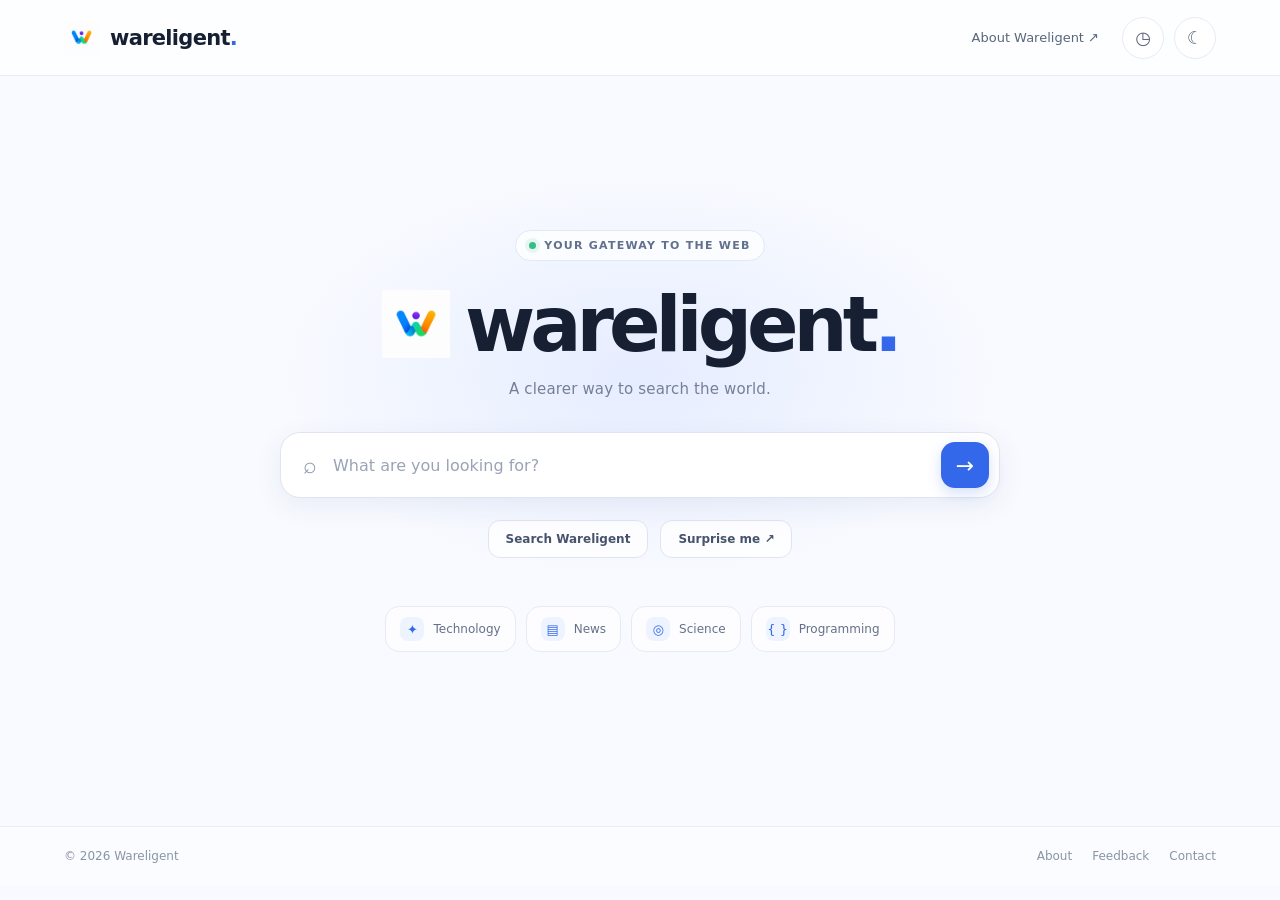
==== commit 1b3515eb: "Update index.html" ====
--- a/index.html
+++ b/index.html
@@ -3,391 +3,348 @@
 <head>
 <meta charset="UTF-8">
 <meta name="viewport" content="width=device-width, initial-scale=1.0">
-<meta name="theme-color" content="#ffffff">
-<meta name="description" content="Wareligent Search — Discover the web.">
+<meta name="theme-color" content="#f8faff">
+<meta name="description" content="Wareligent Search — a smarter way to discover the web.">
 <title>Wareligent Search</title>
 <link rel="icon" href="logo.png" type="image/png">
-
 <style>
 :root{
---blue:#2868e8;--ink:#202124;--muted:#70757a;
---line:#e5e8ee;--bg:#fff;--soft:#f5f8ff;--card:#fff;
+  --bg:#f8faff;--surface:#fff;--surface-2:#f2f5fb;--ink:#172033;
+  --muted:#758096;--line:#e6eaf2;--blue:#3268e9;--blue2:#6c91ff;
+  --shadow:0 18px 55px rgba(37,67,130,.09);--radius:22px;
 }
 *{box-sizing:border-box}
-body{margin:0;background:var(--bg);color:var(--ink);font-family:Arial,sans-serif;min-height:100vh}
+html{scroll-behavior:smooth}
+body{margin:0;background:var(--bg);color:var(--ink);font-family:Inter,ui-sans-serif,system-ui,-apple-system,"Segoe UI",sans-serif;min-height:100vh}
 button,input{font:inherit}
-a{text-decoration:none;color:inherit}
-.topbar{height:68px;display:flex;align-items:center;justify-content:space-between;padding:0 5%;border-bottom:1px solid #f0f1f4}
-.brand{display:flex;align-items:center;gap:10px;font-size:21px;font-weight:800}
-.brand img{width:34px;height:34px;object-fit:contain}
-.brand span span,.logo-word span{color:var(--blue)}
-.top-actions{display:flex;gap:10px}
-.icon-btn{width:40px;height:40px;border:1px solid var(--line);border-radius:50%;background:var(--card);cursor:pointer;transition:.25s}
-.icon-btn:hover{border-color:var(--blue);color:var(--blue);transform:translateY(-2px)}
-.main{max-width:980px;margin:auto;padding:90px 22px 55px}
-.hero{text-align:center}
-.logo-large{display:flex;align-items:center;justify-content:center;gap:12px;margin-bottom:22px}
-.logo-large img{width:56px;height:56px;object-fit:contain}
-.logo-word{font-size:clamp(38px,7vw,60px);font-weight:800;letter-spacing:-3px}
-.tagline{font-size:14px;color:var(--muted);margin-bottom:30px}
-.search-wrap{max-width:690px;margin:auto;position:relative}
-.search-box{height:58px;border:1px solid #dfe3eb;border-radius:40px;display:flex;align-items:center;padding:0 17px 0 21px;gap:13px;background:var(--card);box-shadow:0 3px 14px #1e32500b;transition:.25s}
-.search-box:focus-within{border-color:#a9c3fa;box-shadow:0 5px 24px #2868e822}
-.search-icon{color:#8b929e;font-size:22px}
-.search-box input{border:0;outline:0;flex:1;min-width:0;background:transparent;color:var(--ink);font-size:16px}
-.clear-btn{border:0;background:none;color:#8b929e;font-size:22px;cursor:pointer;display:none}
-.search-actions{display:flex;justify-content:center;gap:12px;margin:24px 0 15px}
-.outline-btn{border:1px solid #dce2ed;background:var(--card);color:#394150;padding:11px 19px;border-radius:8px;cursor:pointer;font-size:13px;transition:.25s}
-.outline-btn:hover{border-color:var(--blue);color:var(--blue);transform:translateY(-3px)}
-.quick-links{display:flex;justify-content:center;gap:10px;flex-wrap:wrap;margin:30px auto}
-.quick-link{border:1px solid var(--line);border-radius:30px;padding:9px 15px;color:#626b79;font-size:12px;cursor:pointer;background:var(--card)}
-.quick-link:hover{color:var(--blue);border-color:#b8cdf9}
-.suggestions{display:none;position:absolute;top:64px;left:0;right:0;background:var(--card);border:1px solid var(--line);border-radius:15px;box-shadow:0 12px 40px #20376417;z-index:20;padding:8px;text-align:left}
-.suggestions.show{display:block}
-.suggestion{display:flex;gap:12px;padding:11px 13px;border-radius:9px;cursor:pointer;color:var(--muted);font-size:14px}
-.suggestion:hover{background:var(--soft)}
-.results-area{display:none;max-width:850px;margin:42px auto 0}
-.results-area.show{display:block}
-.results-top{display:flex;align-items:center;justify-content:space-between;gap:10px;flex-wrap:wrap;border-bottom:1px solid var(--line);padding-bottom:15px;margin-bottom:22px}
-.result-tabs{display:flex;gap:7px;overflow-x:auto}
-.tab{border:0;background:transparent;color:var(--muted);padding:9px 13px;border-radius:22px;cursor:pointer;font-size:13px;white-space:nowrap}
-.tab.active,.tab:hover{background:#edf3ff;color:var(--blue)}
-.result-meta{font-size:12px;color:var(--muted)}
-.result{padding:15px 0 20px;max-width:690px}
-.result-url{font-size:12px;color:#5d6878;margin-bottom:7px;overflow-wrap:anywhere}
-.result h3{font-size:20px;font-weight:500;color:#1558c9;margin:0 0 7px;line-height:1.35}
-.result h3 a:hover{text-decoration:underline}
-.result p{font-size:14px;line-height:1.65;color:#5c626c;margin:0}
-.result-label{display:inline-block;margin-top:9px;color:#778196;font-size:11px;background:#f3f5f8;padding:4px 8px;border-radius:5px}
-.empty{text-align:center;padding:55px 15px;color:var(--muted)}
-.empty strong{display:block;color:var(--ink);font-size:19px;margin-bottom:9px}
-.loader{display:none;text-align:center;padding:30px;color:var(--muted);font-size:13px}
-.loader.show{display:block}
-.spinner{width:25px;height:25px;border:3px solid #e5ecfb;border-top-color:var(--blue);border-radius:50%;animation:spin .8s linear infinite;margin:0 auto 12px}
+button,a{-webkit-tap-highlight-color:transparent}
+a{color:inherit;text-decoration:none}
+button{cursor:pointer}
+.topbar{height:76px;padding:0 clamp(18px,5vw,70px);display:flex;align-items:center;justify-content:space-between;border-bottom:1px solid rgba(224,230,241,.75);background:rgba(255,255,255,.72);backdrop-filter:blur(18px);position:relative;z-index:5}
+.brand{display:flex;align-items:center;gap:11px;font-weight:800;letter-spacing:-.7px;font-size:21px}
+.brand img{width:35px;height:35px;object-fit:contain}
+.brand-name span{color:var(--blue)}
+.top-right{display:flex;align-items:center;gap:10px}
+.top-link{font-size:13px;color:#59657b;padding:10px 13px;border-radius:12px;transition:.2s}
+.top-link:hover{background:#eef3ff;color:var(--blue)}
+.round-btn{width:42px;height:42px;border:1px solid var(--line);border-radius:50%;background:white;color:#58647a;font-size:18px;transition:.2s}
+.round-btn:hover{border-color:#b9cafa;color:var(--blue);transform:translateY(-2px)}
+main{width:min(100% - 36px,1050px);margin:auto}
+.home{min-height:calc(100svh - 150px);display:flex;flex-direction:column;align-items:center;justify-content:center;padding:55px 0 75px;position:relative}
+.home:before{content:"";position:absolute;width:min(750px,95vw);height:420px;top:12%;left:50%;transform:translateX(-50%);background:radial-gradient(ellipse,rgba(80,128,255,.11),rgba(80,128,255,0) 68%);pointer-events:none;z-index:-1}
+.hero{text-align:center;width:100%;position:relative}
+.eyebrow{display:inline-flex;align-items:center;gap:8px;padding:8px 13px;border:1px solid #e1e8f8;border-radius:99px;background:rgba(255,255,255,.75);color:#61708c;font-size:11px;font-weight:700;letter-spacing:1.25px;text-transform:uppercase;margin-bottom:24px}
+.live-dot{width:7px;height:7px;background:#35bd83;border-radius:50%;box-shadow:0 0 0 4px #35bd831b}
+.hero-logo{display:flex;align-items:center;justify-content:center;gap:15px;margin-bottom:10px}
+.hero-logo img{width:clamp(48px,7vw,68px);height:clamp(48px,7vw,68px);object-fit:contain}
+.wordmark{font-size:clamp(43px,8vw,76px);font-weight:850;letter-spacing:-5px;line-height:1.05}
+.wordmark span{color:var(--blue)}
+.tagline{font-size:15px;color:var(--muted);margin:16px 0 34px;letter-spacing:.15px}
+.search-shell{width:min(100%,720px);margin:0 auto;position:relative}
+.searchbox{height:66px;display:flex;align-items:center;gap:14px;padding:0 10px 0 22px;border:1px solid #dfe5f0;border-radius:20px;background:var(--surface);box-shadow:0 8px 28px rgba(35,62,115,.07);transition:border .2s,box-shadow .2s,transform .2s}
+.searchbox:focus-within{border-color:#a9c1fb;box-shadow:0 12px 36px rgba(50,104,233,.14);transform:translateY(-1px)}
+.search-symbol{font-size:23px;color:#8b96aa;line-height:1}
+.searchbox input{flex:1;min-width:0;border:0;outline:0;background:transparent;color:var(--ink);font-size:16px}
+.searchbox input::placeholder{color:#9aa4b6}
+.clear{border:0;background:transparent;color:#8a94a6;font-size:22px;padding:7px;display:none}
+.submit{height:46px;width:48px;border:0;border-radius:14px;background:var(--blue);color:white;font-size:22px;box-shadow:0 5px 14px #3268e936;transition:.2s}
+.submit:hover{background:#2458d2;transform:translateY(-2px);box-shadow:0 8px 18px #3268e94a}
+.suggestions{display:none;position:absolute;top:74px;left:0;right:0;background:white;border:1px solid var(--line);border-radius:17px;padding:8px;box-shadow:var(--shadow);z-index:10;text-align:left}
+.suggestions.open{display:block}
+.suggestion{padding:12px 14px;border-radius:10px;color:#647087;font-size:14px;cursor:pointer;display:flex;gap:12px;align-items:center}
+.suggestion:hover{background:#f2f6ff;color:var(--blue)}
+.actions{display:flex;justify-content:center;gap:12px;margin:22px 0 0}
+.action-btn{border:1px solid #dfe5ef;background:rgba(255,255,255,.8);color:#46536b;border-radius:12px;padding:11px 17px;font-size:12px;font-weight:650;transition:.2s}
+.action-btn:hover{border-color:#b7cafa;color:var(--blue);background:#fff;transform:translateY(-2px)}
+.shortcuts{display:flex;align-items:center;justify-content:center;gap:10px;flex-wrap:wrap;margin-top:48px}
+.shortcut{display:flex;align-items:center;gap:9px;border:1px solid #e6eaf2;background:rgba(255,255,255,.72);padding:10px 14px;border-radius:14px;color:#65718a;font-size:12px;transition:.2s}
+.shortcut:hover{border-color:#c2d2f7;background:#fff;color:var(--blue);transform:translateY(-3px)}
+.shortcut i{font-style:normal;width:24px;height:24px;display:grid;place-items:center;border-radius:8px;background:#edf3ff;color:var(--blue);font-size:13px}
+.results{display:none;width:min(100%,850px);margin:0 auto 70px}
+.results.show{display:block;animation:appear .35s ease}
+@keyframes appear{from{opacity:0;transform:translateY(12px)}to{opacity:1;transform:none}}
+.result-head{display:flex;align-items:center;justify-content:space-between;gap:15px;flex-wrap:wrap;border-bottom:1px solid var(--line);padding:0 0 15px;margin-bottom:15px}
+.tabs{display:flex;gap:5px;overflow-x:auto}
+.tab{border:0;background:transparent;color:#7a8497;border-radius:10px;padding:10px 13px;font-size:13px;white-space:nowrap}
+.tab.active{background:#eaf0ff;color:var(--blue);font-weight:700}
+.meta{font-size:12px;color:#8993a5}
+.result-item{padding:17px 0 20px;max-width:690px;border-bottom:1px solid #edf0f5}
+.result-url{font-size:12px;color:#738098;margin-bottom:8px;overflow-wrap:anywhere}
+.result-title{font-size:20px;line-height:1.35;font-weight:600;color:#205acb;margin:0 0 7px}
+.result-title a:hover{text-decoration:underline}
+.result-desc{font-size:14px;line-height:1.7;color:#626e82;margin:0}
+.result-label{display:inline-block;margin-top:10px;background:#f0f4fb;color:#748099;padding:5px 9px;border-radius:7px;font-size:11px}
+.loading,.empty{padding:48px 15px;text-align:center;color:var(--muted)}
+.spinner{width:27px;height:27px;border:3px solid #e6edfc;border-top-color:var(--blue);border-radius:50%;animation:spin .8s linear infinite;margin:0 auto 12px}
 @keyframes spin{to{transform:rotate(360deg)}}
-.pagination{display:flex;justify-content:center;gap:8px;margin:25px}
-.page-btn{border:1px solid var(--line);background:var(--card);padding:9px 14px;border-radius:8px;cursor:pointer}
-.page-btn.active{background:var(--blue);color:white}
-.footer{padding:25px 5%;border-top:1px solid #f0f1f4;color:#858b96;font-size:12px;display:flex;justify-content:space-between;gap:15px;flex-wrap:wrap}
-.footer-links{display:flex;gap:18px;flex-wrap:wrap}
+.empty strong{display:block;color:var(--ink);font-size:18px;margin-bottom:8px}
+.pages{display:flex;justify-content:center;gap:8px;padding:25px}
+.page{border:1px solid var(--line);background:white;border-radius:10px;padding:9px 14px;color:#647087}
+.page.active{background:var(--blue);border-color:var(--blue);color:white}
+.footer{border-top:1px solid #e9edf4;padding:22px clamp(18px,5vw,70px);display:flex;justify-content:space-between;gap:15px;flex-wrap:wrap;color:#8a94a6;font-size:12px;background:rgba(255,255,255,.5)}
+.footer-links{display:flex;gap:20px;flex-wrap:wrap}
 .footer a:hover{color:var(--blue)}
-.toast{position:fixed;bottom:25px;left:50%;transform:translate(-50%,20px);background:#202938;color:white;padding:11px 17px;border-radius:30px;font-size:12px;opacity:0;pointer-events:none;transition:.3s;z-index:50}
+.toast{position:fixed;left:50%;bottom:25px;transform:translate(-50%,15px);background:#172033;color:white;padding:12px 18px;border-radius:30px;font-size:12px;opacity:0;pointer-events:none;transition:.25s;z-index:30;max-width:90vw;text-align:center}
 .toast.show{opacity:1;transform:translate(-50%,0)}
-body.dark{--ink:#eef2f9;--muted:#a1aabb;--line:#303a4b;--bg:#111722;--card:#192231;--soft:#202e45}
-body.dark .topbar,body.dark .footer{border-color:#263142}
-body.dark .result h3{color:#82adff}
-body.dark .result p{color:#b2bdcc}
-body.dark .outline-btn{color:#d4dceb}
-body.dark .result-label{background:#263247;color:#aab9d0}
-body.dark .search-box{border-color:#364357}
-
+body.dark{--bg:#101725;--surface:#192437;--surface-2:#202d43;--ink:#eef3ff;--muted:#a4b0c5;--line:#303d52;--shadow:0 18px 55px #0005}
+body.dark .topbar,body.dark .footer{background:rgba(16,23,37,.85);border-color:#273348}
+body.dark .top-link,body.dark .round-btn,body.dark .action-btn,body.dark .shortcut{color:#bdc9dd;background:#192437;border-color:#303d52}
+body.dark .searchbox,body.dark .suggestions{background:#192437;border-color:#34435b}
+body.dark .suggestion:hover{background:#243651}
+body.dark .result-item{border-color:#29364a}
+body.dark .result-title{color:#91b5ff}
+body.dark .result-desc{color:#b5c1d3}
+body.dark .result-label{background:#26354b;color:#bfcee3}
+body.dark .page{background:#192437;color:#c7d2e4;border-color:#303d52}
+body.dark .page.active{background:var(--blue);color:#fff}
 @media(max-width:600px){
-.topbar{height:60px;padding:0 17px}
-.brand{font-size:18px}
-.brand img{width:30px;height:30px}
-.main{padding:95px 17px 45px}
-.logo-large img{width:45px;height:45px}
-.logo-word{letter-spacing:-2px}
-.tagline{font-size:13px}
-.search-box{height:54px;padding:0 14px}
-.search-box input{font-size:15px}
-.search-actions{margin-top:19px}
-.outline-btn{padding:10px 15px}
-.results-area{margin-top:30px}
-.result h3{font-size:18px}
-.footer{padding:22px 18px}
-}
-
+ .topbar{height:65px;padding:0 17px}.brand{font-size:18px}.brand img{width:31px;height:31px}
+ .top-link{display:none}.round-btn{width:39px;height:39px}
+ main{width:calc(100% - 30px)}.home{min-height:calc(100svh - 130px);padding:38px 0 55px}
+ .wordmark{letter-spacing:-3px}.tagline{font-size:13px;margin-bottom:28px}
+ .searchbox{height:60px;border-radius:17px;padding-left:16px;gap:9px}
+ .searchbox input{font-size:15px}.submit{height:43px;width:44px}
+ .shortcuts{margin-top:37px;gap:8px}.shortcut{padding:9px 11px}
+ .actions{gap:8px}.action-btn{padding:10px 12px}
+ .result-title{font-size:18px}.footer{padding:20px 17px}
+}
+@media(prefers-reduced-motion:reduce){*,*::before,*::after{animation-duration:.01ms!important;transition-duration:.01ms!important;scroll-behavior:auto!important}}
 </style>
 </head>
 <body>
-
 <header class="topbar">
-<a class="brand" href="./">
-<img src="logo.png" alt="Wareligent logo">
-<span>wareligent<span>.</span></span>
-</a>
-<div class="top-actions">
-<button class="icon-btn" id="historyBtn" title="Recent searches">◷</button>
-<button class="icon-btn" id="themeBtn" title="Toggle theme">☾</button>
-</div>
+  <a class="brand" href="./" aria-label="Wareligent home">
+    <img src="logo.png" alt="Wareligent">
+    <span class="brand-name">wareligent<span>.</span></span>
+  </a>
+  <div class="top-right">
+    <a class="top-link" href="https://wareligent.vercel.app" target="_blank" rel="noopener">About Wareligent ↗</a>
+    <button class="round-btn" id="historyBtn" aria-label="Search history" title="Search history">◷</button>
+    <button class="round-btn" id="themeBtn" aria-label="Toggle theme" title="Toggle theme">☾</button>
+  </div>
 </header>
 
-<main class="main">
-<section class="hero" id="home">
-
-<div class="logo-large">
-<img src="logo.png" alt="">
-<div class="logo-word">wareligent<span>.</span></div>
-</div>
-
-<p class="tagline">Search. Discover. Explore.</p>
-
-<div class="search-wrap">
-<form class="search-box" id="searchForm" autocomplete="off">
-<span class="search-icon">⌕</span>
-<input id="searchInput" type="search" placeholder="Search the web..." aria-label="Search the web">
-<button type="button" class="clear-btn" id="clearBtn">×</button>
-<button type="submit" class="icon-btn" style="color:var(--blue)">→</button>
-</form>
-<div class="suggestions" id="suggestions"></div>
-</div>
-
-<div class="search-actions">
-<button class="outline-btn" id="searchBtn">Wareligent Search</button>
-<button class="outline-btn" id="luckyBtn">I'm Feeling Curious</button>
-</div>
-
-<div class="quick-links">
-<button class="quick-link" data-query="Latest technology news">✦ Technology</button>
-<button class="quick-link" data-query="World news today">▤ News</button>
-<button class="quick-link" data-query="Science and innovation">◎ Science</button>
-<button class="quick-link" data-query="Learn programming">⌘ Programming</button>
-</div>
-
+<main>
+<section class="home" id="home">
+  <div class="hero">
+    <div class="eyebrow"><span class="live-dot"></span> YOUR GATEWAY TO THE WEB</div>
+    <div class="hero-logo">
+      <img src="logo.png" alt="">
+      <div class="wordmark">wareligent<span>.</span></div>
+    </div>
+    <p class="tagline">A clearer way to search the world.</p>
+
+    <div class="search-shell">
+      <form class="searchbox" id="searchForm" autocomplete="off">
+        <span class="search-symbol">⌕</span>
+        <input id="searchInput" type="search" placeholder="What are you looking for?" aria-label="Search the web">
+        <button class="clear" id="clearBtn" type="button" aria-label="Clear search">×</button>
+        <button class="submit" type="submit" aria-label="Search">→</button>
+      </form>
+      <div class="suggestions" id="suggestions"></div>
+    </div>
+
+    <div class="actions">
+      <button class="action-btn" id="searchBtn">Search Wareligent</button>
+      <button class="action-btn" id="luckyBtn">Surprise me ↗</button>
+    </div>
+
+    <div class="shortcuts">
+      <button class="shortcut" data-query="Technology"><i>✦</i>Technology</button>
+      <button class="shortcut" data-query="World news"><i>▤</i>News</button>
+      <button class="shortcut" data-query="Science"><i>◎</i>Science</button>
+      <button class="shortcut" data-query="Learn programming"><i>{ }</i>Programming</button>
+    </div>
+  </div>
 </section>
 
-<section class="results-area" id="resultsArea">
-<div class="results-top">
-<div class="result-tabs">
-<button class="tab active" data-type="web">All</button>
-<button class="tab" data-type="images">Images</button>
-<button class="tab" data-type="news">News</button>
-<button class="tab" data-type="videos">Videos</button>
-<button class="tab" data-type="maps">Maps</button>
-</div>
-<div class="result-meta" id="resultMeta"></div>
-</div>
-<div class="loader" id="loader">
-<div class="spinner"></div>Searching Wareligent...
-</div>
-<div id="resultsList"></div>
-<div class="pagination" id="pagination"></div>
+<section class="results" id="results">
+  <div class="result-head">
+    <div class="tabs">
+      <button class="tab active" data-type="web">All</button>
+      <button class="tab" data-type="images">Images</button>
+      <button class="tab" data-type="news">News</button>
+      <button class="tab" data-type="videos">Videos</button>
+      <button class="tab" data-type="maps">Maps</button>
+      <button class="tab" data-type="shopping">Shopping</button>
+    </div>
+    <span class="meta" id="meta"></span>
+  </div>
+  <div class="loading" id="loading"><div class="spinner"></div>Searching the web...</div>
+  <div id="resultList"></div>
+  <div class="pages" id="pages"></div>
 </section>
 </main>
 
 <footer class="footer">
-<span>© <span id="year"></span> Wareligent. All rights reserved.</span>
-<div class="footer-links">
-<a href="https://wareligent.vercel.app" target="_blank">About Wareligent</a>
-<a href="mailto:wareligent@gmail.com">Feedback</a>
-<a href="mailto:wareligent@gmail.com">Contact</a>
-</div>
+  <span>© <span id="year"></span> Wareligent</span>
+  <div class="footer-links">
+    <a href="https://wareligent.vercel.app" target="_blank" rel="noopener">About</a>
+    <a href="mailto:wareligent@gmail.com">Feedback</a>
+    <a href="mailto:wareligent@gmail.com">Contact</a>
+  </div>
 </footer>
-
 <div class="toast" id="toast"></div>
 
 <script>
-/* API CONFIGURATION */
-const CONFIG={
-mode:"demo",
-apiEndpoint:"https://YOUR-BACKEND.example.com/search",
-resultsPerPage:8,
-historyLimit:8
+/* =========================================================
+   WARELIGENT SEARCH CONFIG
+   Set mode to "api" after connecting your own backend.
+   Never put private API keys in this frontend file.
+========================================================= */
+const CONFIG = {
+  mode: "demo",
+  apiEndpoint: "https://YOUR-BACKEND.example.com/search",
+  resultsPerPage: 8,
+  historyLimit: 8
 };
 
-const $=id=>document.getElementById(id);
-const input=$('searchInput');
-const suggestions=$('suggestions');
-const resultsArea=$('resultsArea');
-const resultsList=$('resultsList');
-const loader=$('loader');
-const meta=$('resultMeta');
-const pagination=$('pagination');
-
-let currentQuery='';
-let currentType='web';
-let currentPage=1;
-
-function demoResults(q){
-return [
-{title:q+" — Overview and Information",url:"https://en.wikipedia.org/wiki/"+encodeURIComponent(q.replace(/\s+/g,"_")),description:"Explore an overview of "+q+", including background information, useful facts and related topics.",label:"Reference"},
-{title:"Learn more about "+q,url:"https://www.google.com/search?q="+encodeURIComponent(q),description:"Discover useful resources, guides and information related to "+q+". This is a sample result.",label:"Web resource"},
-{title:q+" — Latest Updates",url:"https://www.bing.com/search?q="+encodeURIComponent(q),description:"Find recent updates, articles and discussions about "+q+" from across the web.",label:"Discover"},
-{title:"A beginner's guide to "+q,url:"https://duckduckgo.com/?q="+encodeURIComponent(q),description:"A starting point for learning about "+q+". Connect your own search provider for live results.",label:"Guide"},
-{title:q+": Resources and helpful links",url:"https://search.brave.com/search?q="+encodeURIComponent(q),description:"Browse more resources and related websites about "+q+".",label:"Resources"}
-];
-}
-
-function toast(message){
-const t=$('toast');
-t.textContent=message;
-t.classList.add('show');
-setTimeout(()=>t.classList.remove('show'),2400);
-}
-
-function getHistory(){
-try{return JSON.parse(localStorage.getItem('wareligent_history')||'[]')}
-catch(e){return []}
-}
-
-function saveHistory(q){
-let h=getHistory().filter(x=>x.toLowerCase()!==q.toLowerCase());
-h.unshift(q);
-localStorage.setItem('wareligent_history',JSON.stringify(h.slice(0,CONFIG.historyLimit)));
-}
-
-function escapeHTML(s){
-return String(s).replace(/[&<>"']/g,c=>({
-'&':'&amp;','<':'&lt;','>':'&gt;','"':'&quot;',"'":'&#39;'
-}[c]));
-}
-
-function safeURL(url){
-try{
-const u=new URL(url);
-return ['http:','https:'].includes(u.protocol)?u.href:'#';
-}catch(e){return '#'}
-}
-
-function showSuggestions(){
-let items=getHistory();
-const q=input.value.trim();
-if(q)items=[q,...items.filter(x=>x.toLowerCase().includes(q.toLowerCase()))];
-items=[...new Set(items)].slice(0,6);
-if(!items.length){suggestions.classList.remove('show');return}
-suggestions.innerHTML=items.map(x=>
-`<div class="suggestion" data-value="${escapeHTML(x)}">⌕ &nbsp; ${escapeHTML(x)}</div>`
-).join('');
-suggestions.classList.add('show');
-}
-
-async function fetchResults(q,type,page){
-if(CONFIG.mode!=="api")return demoResults(q);
-if(CONFIG.apiEndpoint.includes("YOUR-BACKEND"))throw new Error("Configure your API endpoint first.");
-const response=await fetch(CONFIG.apiEndpoint,{
-method:"POST",
-headers:{"Content-Type":"application/json"},
-body:JSON.stringify({query:q,type,page,limit:CONFIG.resultsPerPage})
+const $ = id => document.getElementById(id);
+const input = $("searchInput");
+let currentQuery = "";
+let currentType = "web";
+let currentPage = 1;
+
+function notify(message) {
+  const toast = $("toast");
+  toast.textContent = message;
+  toast.classList.add("show");
+  setTimeout(() => toast.classList.remove("show"), 2400);
+}
+function escapeHTML(value) {
+  return String(value ?? "").replace(/[&<>"']/g, c => ({
+    "&":"&amp;","<":"&lt;",">":"&gt;",'"':"&quot;","'":"&#39;"
+  })[c]);
+}
+function safeURL(value) {
+  try {
+    const u = new URL(value);
+    return ["http:","https:"].includes(u.protocol) ? u.href : "#";
+  } catch { return "#"; }
+}
+function getHistory() {
+  try { return JSON.parse(localStorage.getItem("wareligent_history") || "[]"); }
+  catch { return []; }
+}
+function saveHistory(query) {
+  const list = getHistory().filter(x => x.toLowerCase() !== query.toLowerCase());
+  list.unshift(query);
+  localStorage.setItem("wareligent_history", JSON.stringify(list.slice(0, CONFIG.historyLimit)));
+}
+function demoResults(query) {
+  const q = encodeURIComponent(query);
+  return [
+    {title:`${query} — Overview`,url:`https://en.wikipedia.org/wiki/${q}`,description:`Explore background information, useful facts and related topics about ${query}.`,label:"Reference"},
+    {title:`Search the web for ${query}`,url:`https://www.google.com/search?q=${q}`,description:`Discover websites, guides and resources related to ${query}. Demo preview — connect a search API for real results.`,label:"Web"},
+    {title:`${query} — Latest information`,url:`https://www.bing.com/search?q=${q}`,description:`Explore more information and current resources about ${query}.`,label:"Explore"},
+    {title:`Learn about ${query}`,url:`https://duckduckgo.com/?q=${q}`,description:`Find helpful learning resources and related websites.`,label:"Learning"}
+  ];
+}
+async function getResults(query, type, page) {
+  if (CONFIG.mode === "demo") return demoResults(query);
+  if (CONFIG.apiEndpoint.includes("YOUR-BACKEND")) throw new Error("Add your backend API URL in CONFIG first.");
+  const response = await fetch(CONFIG.apiEndpoint, {
+    method:"POST",
+    headers:{"Content-Type":"application/json"},
+    body:JSON.stringify({query,type,page,limit:CONFIG.resultsPerPage})
+  });
+  if (!response.ok) throw new Error(`API error (${response.status})`);
+  const data = await response.json();
+  return Array.isArray(data) ? data : (data.results || []);
+}
+function renderResults(items) {
+  const list = $("resultList");
+  if (!items.length) {
+    list.innerHTML = '<div class="empty"><strong>No results found</strong>Try another search phrase.</div>';
+    return;
+  }
+  list.innerHTML = items.map(item => {
+    const url = safeURL(item.url || item.link || "#");
+    let host = "Website";
+    try { host = new URL(url).hostname; } catch {}
+    return `<article class="result-item">
+      <div class="result-url">◉ &nbsp;${escapeHTML(item.displayUrl || host)}</div>
+      <h2 class="result-title"><a href="${url}" target="_blank" rel="noopener noreferrer">${escapeHTML(item.title || "Untitled result")}</a></h2>
+      <p class="result-desc">${escapeHTML(item.description || item.snippet || "No description available.")}</p>
+      ${item.label ? `<span class="result-label">${escapeHTML(item.label)}</span>` : ""}
+    </article>`;
+  }).join("");
+  $("pages").innerHTML = CONFIG.mode === "demo"
+    ? '<button class="page active">1</button>'
+    : `<button class="page" id="prevPage" ${currentPage<=1?"disabled":""}>←</button><button class="page active">${currentPage}</button><button class="page" id="nextPage">→</button>`;
+  if ($("prevPage")) $("prevPage").onclick = () => search(currentQuery,currentType,currentPage-1);
+  if ($("nextPage")) $("nextPage").onclick = () => search(currentQuery,currentType,currentPage+1);
+}
+async function search(query, type="web", page=1) {
+  query = query.trim();
+  if (!query) { input.focus(); notify("Type something to search"); return; }
+  currentQuery=query; currentType=type; currentPage=page;
+  input.value=query;
+  $("clearBtn").style.display="block";
+  $("suggestions").classList.remove("open");
+  saveHistory(query);
+  $("results").classList.add("show");
+  $("loading").style.display="block";
+  $("resultList").innerHTML="";
+  $("pages").innerHTML="";
+  $("meta").textContent="";
+  document.querySelectorAll(".tab").forEach(tab => tab.classList.toggle("active",tab.dataset.type===type));
+  try {
+    const items=await getResults(query,type,page);
+    renderResults(items);
+    $("meta").textContent=CONFIG.mode==="demo" ? "Demo preview · Not live search results" : `${items.length} results`;
+    $("results").scrollIntoView({behavior:"smooth",block:"start"});
+  } catch(error) {
+    $("resultList").innerHTML=`<div class="empty"><strong>Search unavailable</strong>${escapeHTML(error.message)}</div>`;
+  } finally {
+    $("loading").style.display="none";
+  }
+}
+function showSuggestions() {
+  const query=input.value.trim().toLowerCase();
+  let values=getHistory();
+  if(query) values=[input.value.trim(),...values.filter(x=>x.toLowerCase().includes(query))];
+  values=[...new Set(values)].slice(0,6);
+  const box=$("suggestions");
+  if(!values.length){box.classList.remove("open");return;}
+  box.innerHTML=values.map(value=>`<div class="suggestion" data-query="${escapeHTML(value)}">⌕ <span>${escapeHTML(value)}</span></div>`).join("");
+  box.classList.add("open");
+}
+$("searchForm").addEventListener("submit",e=>{e.preventDefault();search(input.value);});
+$("searchBtn").onclick=()=>search(input.value);
+$("luckyBtn").onclick=()=>input.value.trim()?search(input.value):notify("Enter a search first");
+input.addEventListener("input",()=>{
+  $("clearBtn").style.display=input.value?"block":"none";
+  showSuggestions();
 });
-if(!response.ok)throw new Error("Search API error: "+response.status);
-const data=await response.json();
-return Array.isArray(data)?data:(data.results||[]);
-}
-
-async function runSearch(q,type="web",page=1){
-q=q.trim();
-if(!q){input.focus();toast("Type something to search");return}
-currentQuery=q;
-currentType=type;
-currentPage=page;
-input.value=q;
-$('clearBtn').style.display="block";
-suggestions.classList.remove('show');
-saveHistory(q);
-resultsArea.classList.add('show');
-loader.classList.add('show');
-resultsList.innerHTML="";
-pagination.innerHTML="";
-meta.textContent="";
-document.querySelectorAll('.tab').forEach(b=>b.classList.toggle('active',b.dataset.type===type));
-
-try{
-const items=await fetchResults(q,type,page);
-renderResults(items);
-meta.textContent=CONFIG.mode==="demo"?"Demo results · API not connected":items.length+" results";
-resultsArea.scrollIntoView({behavior:"smooth",block:"start"});
-}catch(err){
-resultsList.innerHTML=`<div class="empty"><strong>Search could not be completed</strong>${escapeHTML(err.message)}</div>`;
-}finally{
-loader.classList.remove('show');
-}
-}
-
-function renderResults(items){
-if(!items.length){
-resultsList.innerHTML='<div class="empty"><strong>No results found</strong>Try different keywords.</div>';
-return;
-}
-resultsList.innerHTML=items.map(r=>{
-const title=escapeHTML(r.title||r.name||"Untitled result");
-const url=safeURL(r.url||r.link||"#");
-let host="Search result";
-try{host=new URL(url).hostname}catch(e){}
-const description=escapeHTML(r.description||r.snippet||"No description available.");
-return `<article class="result">
-<div class="result-url">🌐 ${escapeHTML(r.displayUrl||host)}</div>
-<h3><a href="${url}" target="_blank" rel="noopener noreferrer">${title}</a></h3>
-<p>${description}</p>
-${r.label?`<span class="result-label">${escapeHTML(r.label)}</span>`:""}
-</article>`;
-}).join('');
-
-if(CONFIG.mode==="demo"){
-pagination.innerHTML='<button class="page-btn active">1</button>';
-}else if(items.length>=CONFIG.resultsPerPage){
-pagination.innerHTML=`<button class="page-btn" id="prevPage">←</button><button class="page-btn active">${currentPage}</button><button class="page-btn" id="nextPage">→</button>`;
-if($('prevPage'))$('prevPage').onclick=()=>runSearch(currentQuery,currentType,currentPage-1);
-if($('nextPage'))$('nextPage').onclick=()=>runSearch(currentQuery,currentType,currentPage+1);
-}
-}
-
-$('searchForm').addEventListener('submit',e=>{
-e.preventDefault();
-runSearch(input.value);
+input.addEventListener("focus",showSuggestions);
+$("clearBtn").onclick=()=>{input.value="";$("clearBtn").style.display="none";$("suggestions").classList.remove("open");input.focus();};
+$("suggestions").onclick=e=>{
+  const row=e.target.closest(".suggestion");
+  if(row)search(row.dataset.query);
+};
+document.addEventListener("click",e=>{
+  if(!e.target.closest(".search-shell"))$("suggestions").classList.remove("open");
 });
-
-$('searchBtn').onclick=()=>runSearch(input.value);
-$('luckyBtn').onclick=()=>{
-if(!input.value.trim()){toast("Enter a search first");return}
-runSearch(input.value);
+document.querySelectorAll(".shortcut").forEach(button=>{
+  button.onclick=()=>search(button.dataset.query);
+});
+document.querySelectorAll(".tab").forEach(button=>{
+  button.onclick=()=>currentQuery?search(currentQuery,button.dataset.type):notify("Search something first");
+});
+$("historyBtn").onclick=()=>{
+  const history=getHistory();
+  if(!history.length){notify("No recent searches yet");return;}
+  input.value=history[0];showSuggestions();input.focus();
 };
-
-input.addEventListener('input',()=>{
-$('clearBtn').style.display=input.value?"block":"none";
-showSuggestions();
-});
-
-input.addEventListener('focus',showSuggestions);
-
-$('clearBtn').onclick=()=>{
-input.value="";
-$('clearBtn').style.display="none";
-suggestions.classList.remove('show');
-input.focus();
-};
-
-suggestions.onclick=e=>{
-const row=e.target.closest('.suggestion');
-if(row)runSearch(row.dataset.value);
-};
-
-document.addEventListener('click',e=>{
-if(!e.target.closest('.search-wrap'))suggestions.classList.remove('show');
-});
-
-document.querySelectorAll('.quick-link').forEach(b=>{
-b.onclick=()=>runSearch(b.dataset.query);
-});
-
-document.querySelectorAll('.tab').forEach(b=>{
-b.onclick=()=>{
-if(currentQuery)runSearch(currentQuery,b.dataset.type);
-else toast("Enter a search query first");
-};
-});
-
-$('historyBtn').onclick=()=>{
-const h=getHistory();
-if(!h.length){toast("No recent searches yet");return}
-input.value=h[0];
-showSuggestions();
-input.focus();
-};
-
-$('themeBtn').onclick=()=>{
-document.body.classList.toggle('dark');
-const dark=document.body.classList.contains('dark');
-localStorage.setItem('wareligent_theme',dark?'dark':'light');
-$('themeBtn').textContent=dark?'☀':'☾';
-};
-
-if(localStorage.getItem('wareligent_theme')==='dark'){
-document.body.classList.add('dark');
-$('themeBtn').textContent='☀';
-}
-
-$('year').textContent=new Date().getFullYear();
+function applyTheme(dark) {
+  document.body.classList.toggle("dark",dark);
+  $("themeBtn").textContent=dark?"☀":"☾";
+  localStorage.setItem("wareligent_theme",dark?"dark":"light");
+}
+$("themeBtn").onclick=()=>applyTheme(!document.body.classList.contains("dark"));
+applyTheme(localStorage.getItem("wareligent_theme")==="dark");
+$("year").textContent=new Date().getFullYear();
 </script>
 </body>
 </html>
